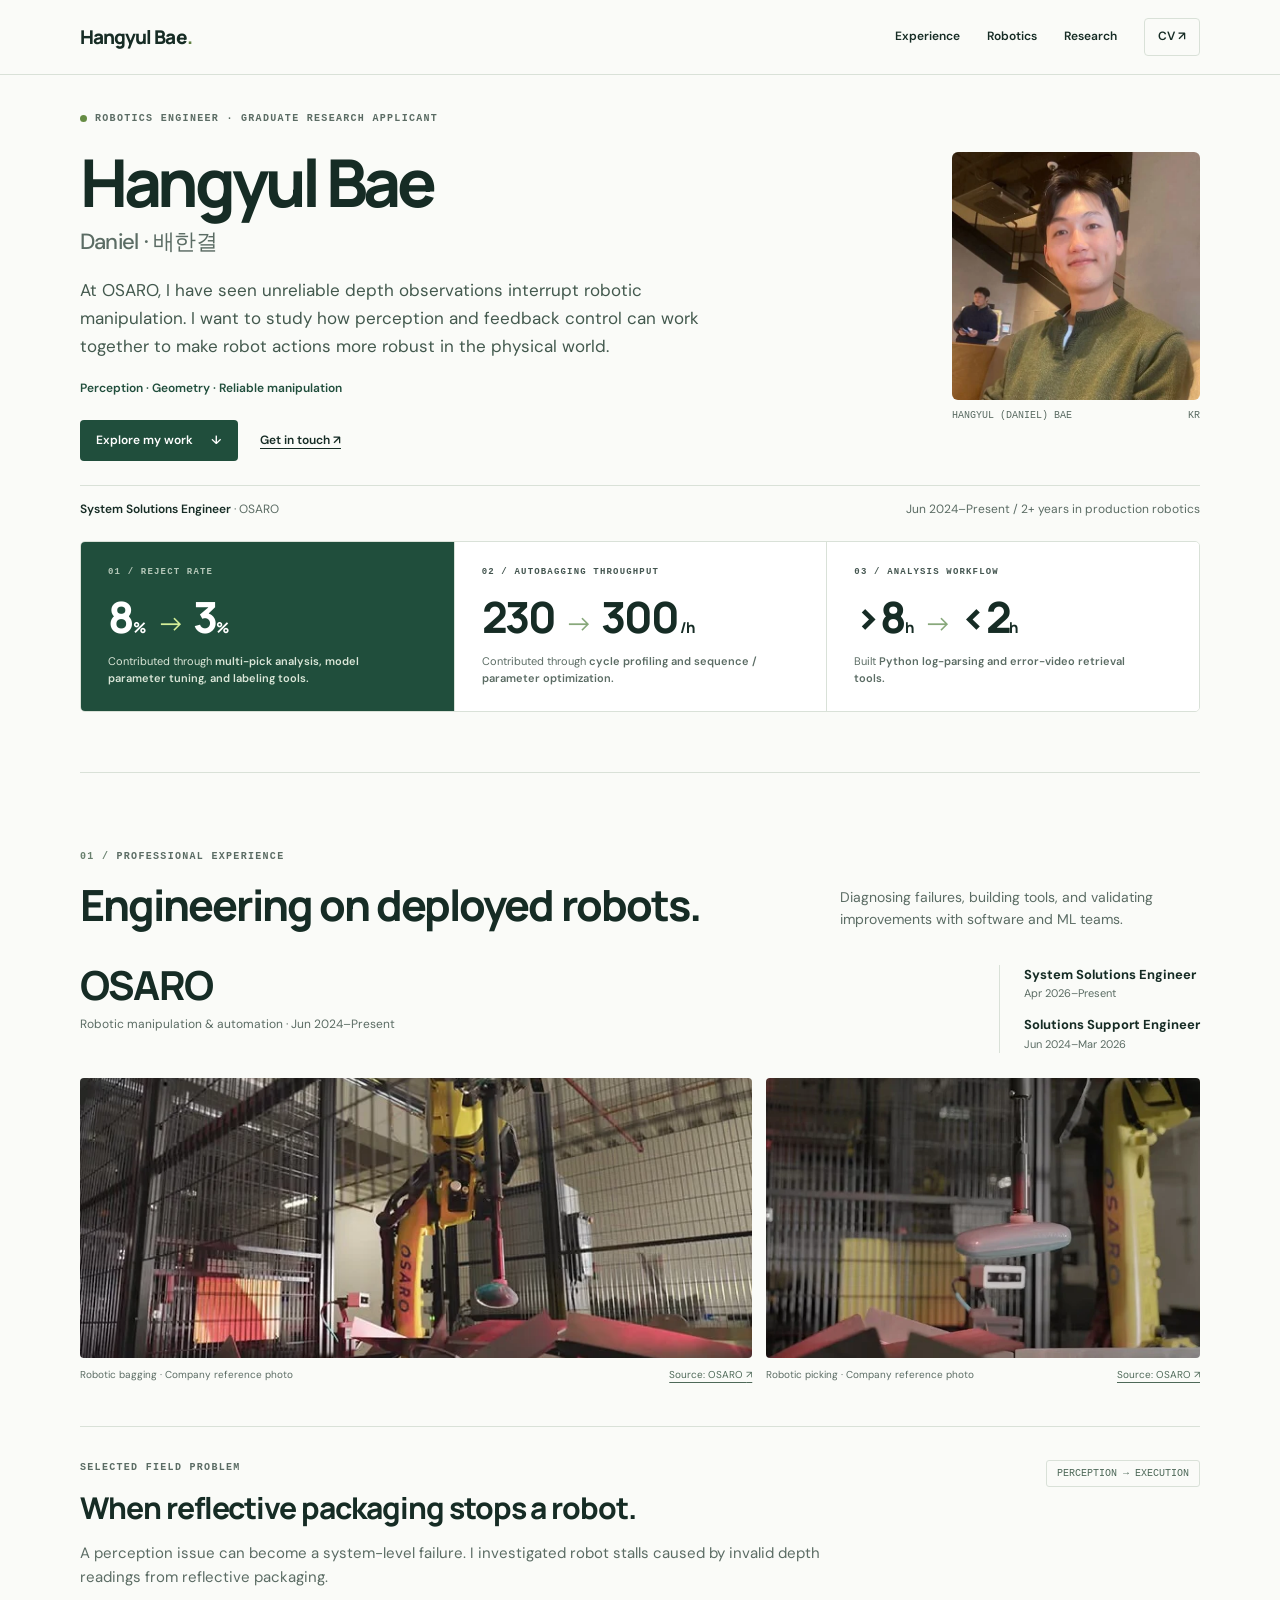
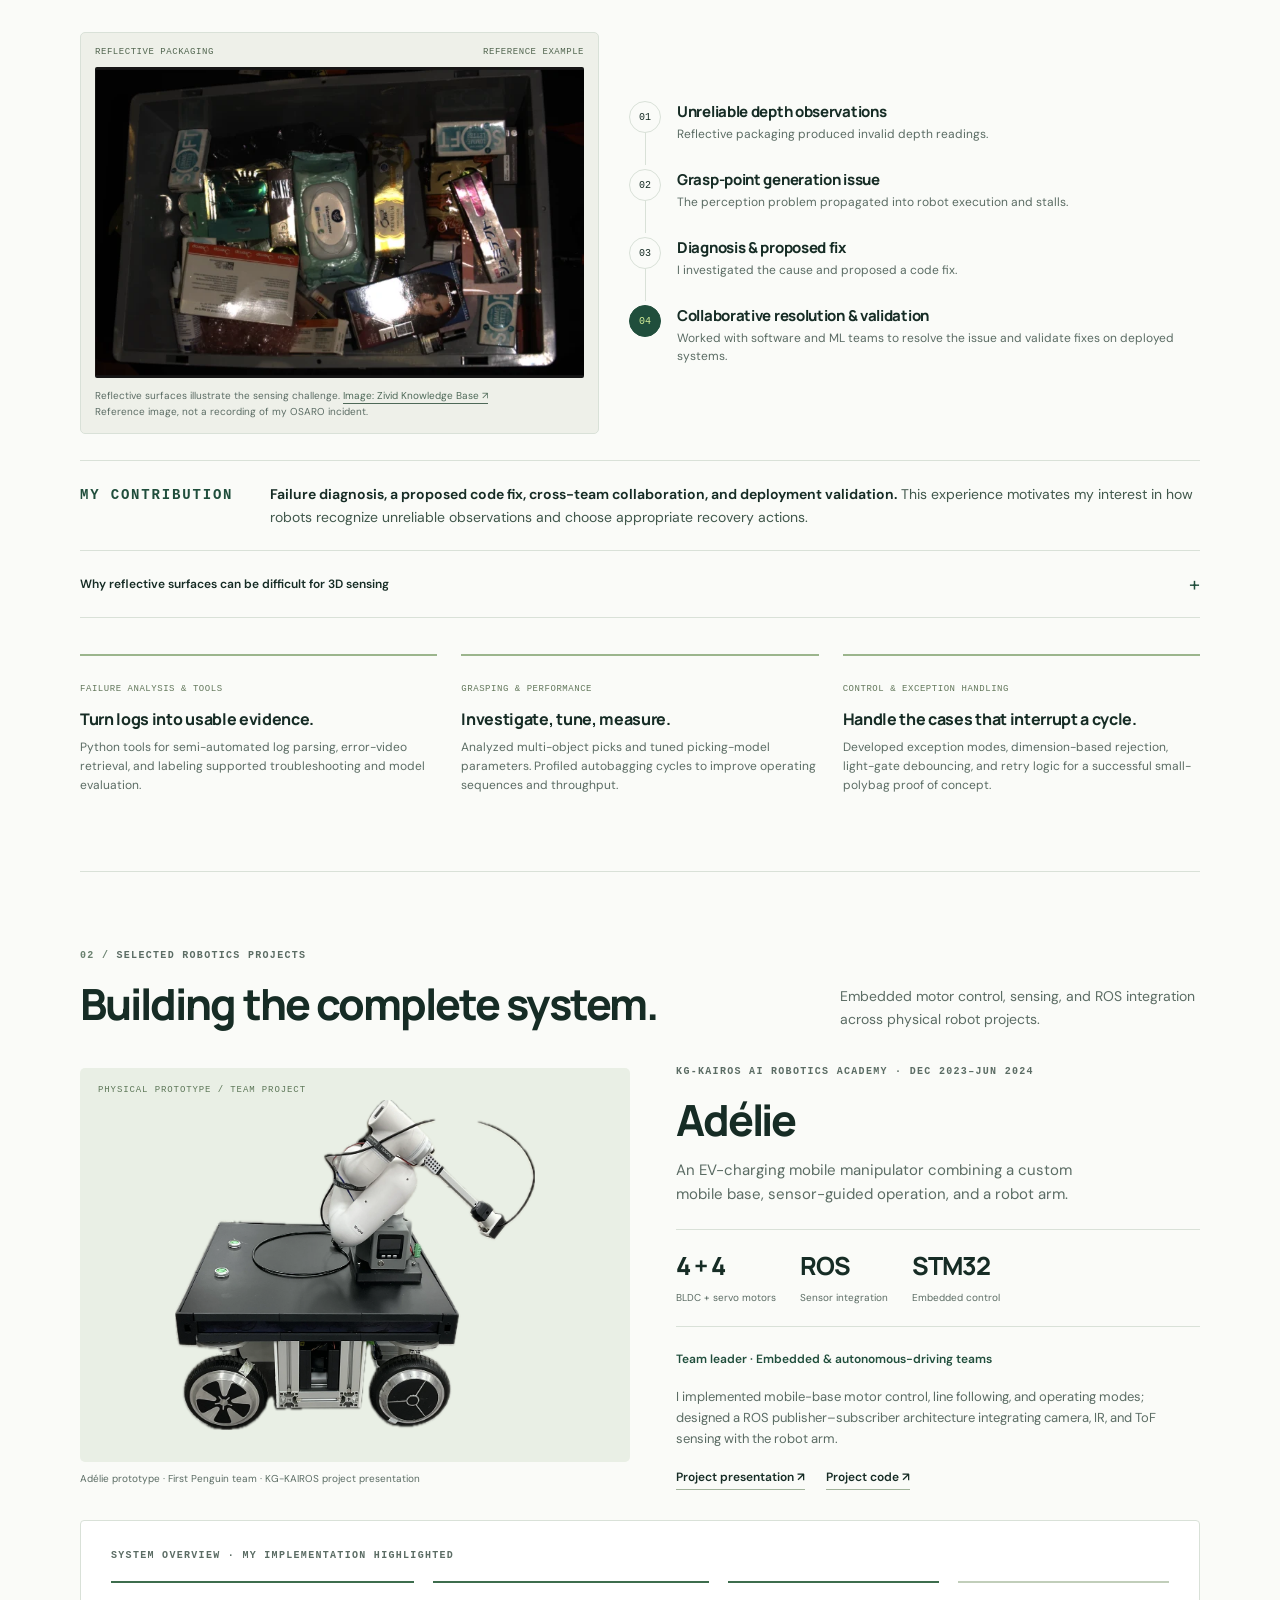
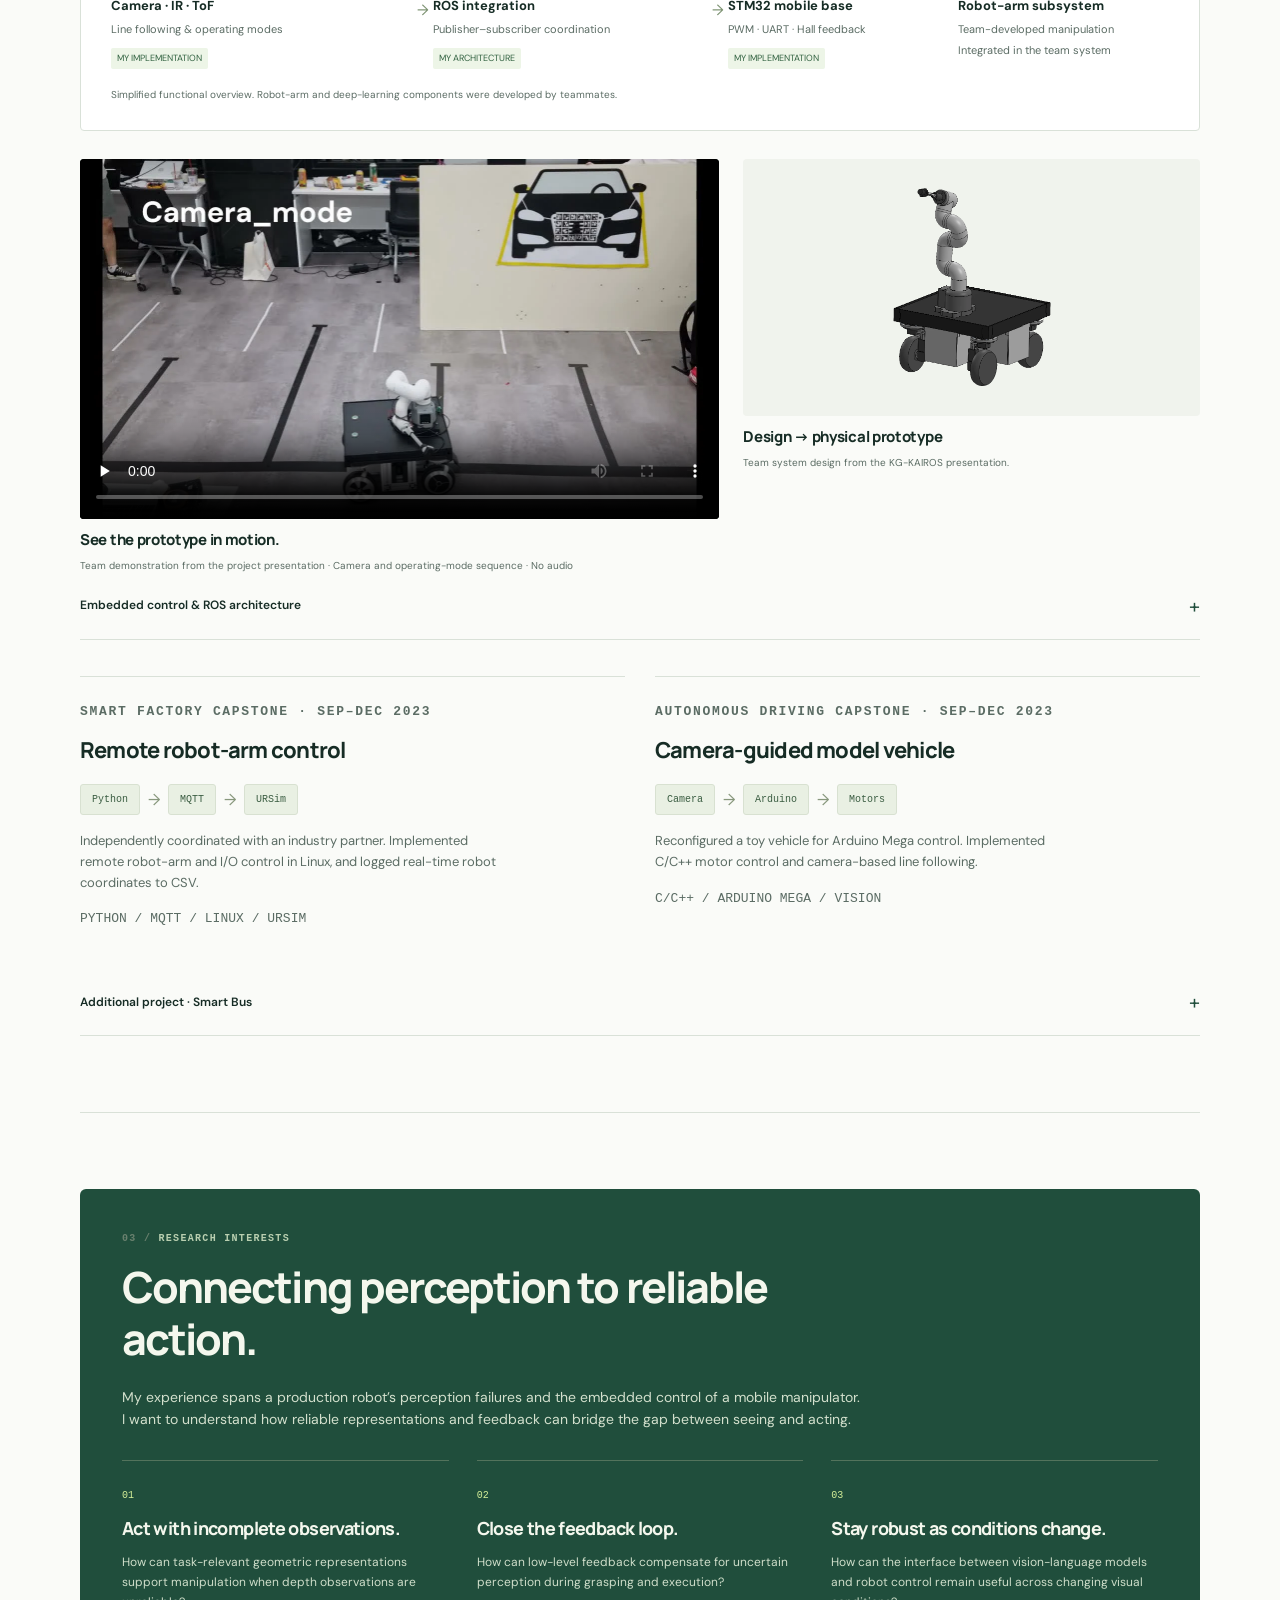
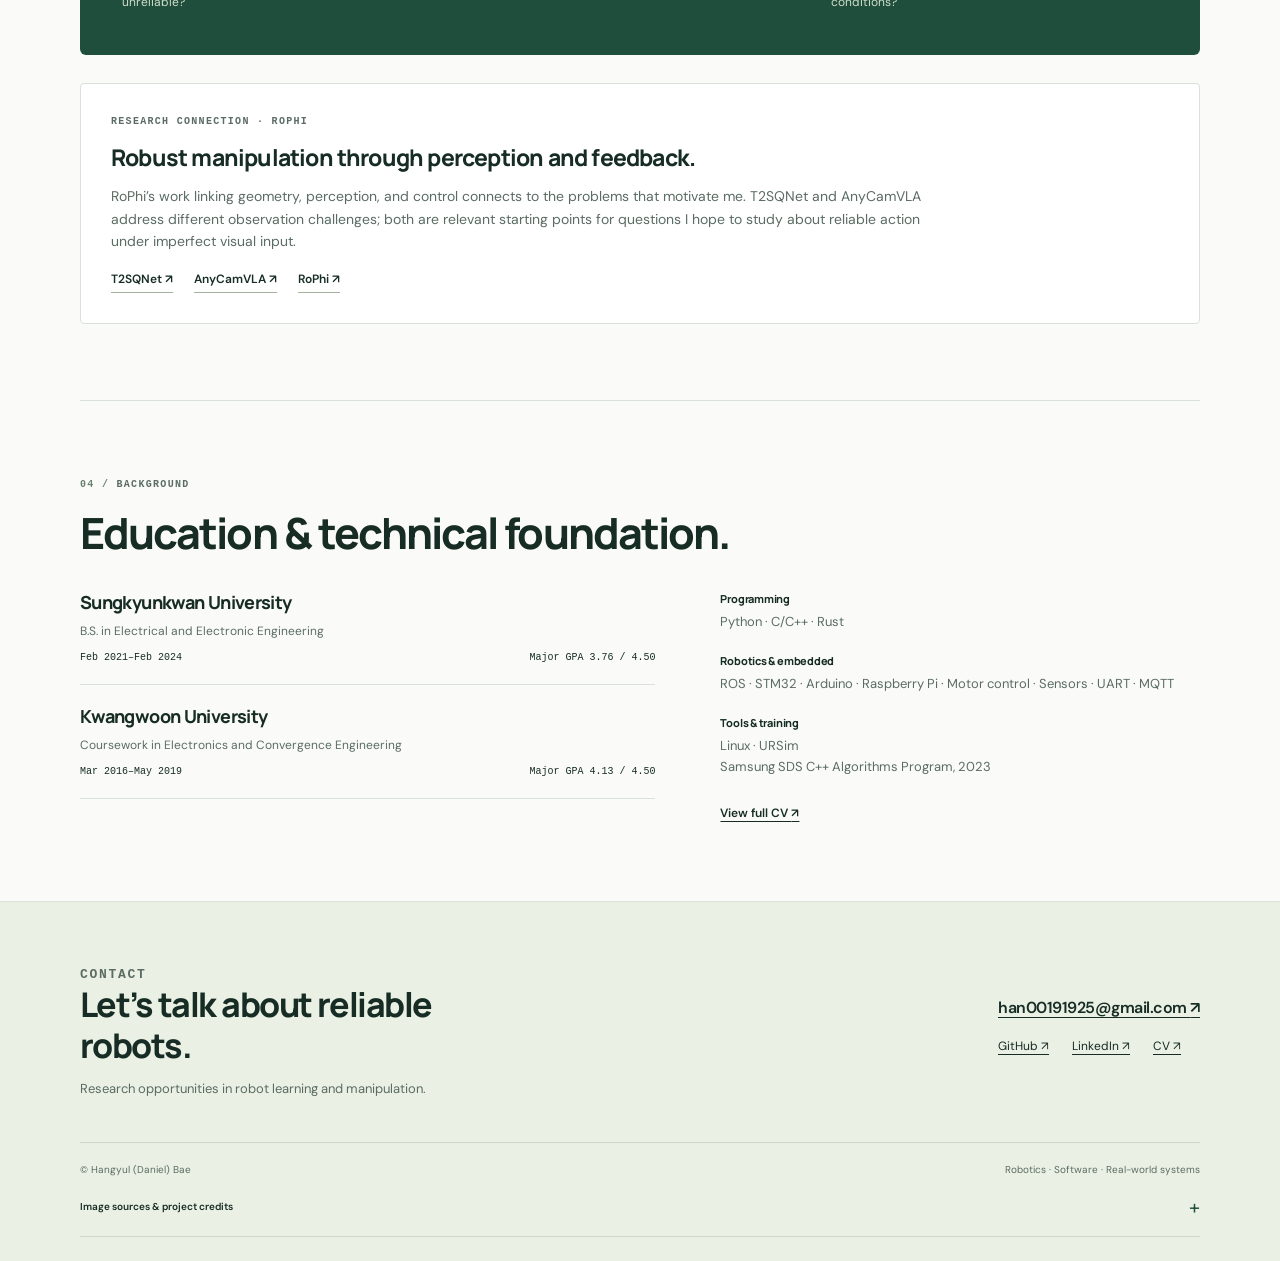
==== rophi/index.html @ 6e96961e "Present robotics experience visually with tailored SRL and RoPhi portfolios" ====
<!doctype html>
<html lang="en">
<head><meta charset="utf-8"><meta name="viewport" content="width=device-width, initial-scale=1">
<title>Hangyul (Daniel) Bae | Robotics &amp; Robot Learning</title>
<meta name="description" content="Robotics engineer at OSARO with experience in deployed manipulation, failure analysis, and embedded robotics. Research interests: Perception · Geometry · Reliable manipulation.">
<meta name="robots" content="noindex, nofollow"><link rel="canonical" href="https://daniel-bhg.github.io/rophi/">
<meta property="og:type" content="website"><meta property="og:title" content="Hangyul (Daniel) Bae — Robotics &amp; Robot Learning"><meta property="og:description" content="Production robotics experience. Measured engineering contributions. Research interests in reliable robot learning."><meta property="og:image" content="https://daniel-bhg.github.io/assets/portrait.webp"><meta property="og:url" content="https://daniel-bhg.github.io/rophi/">
<link rel="icon" href="../assets/favicon.svg" type="image/svg+xml"><link rel="stylesheet" href="../assets/style.css"><script defer src="../assets/main.js"></script></head>
<body><a class="skip" href="#main">Skip to content</a>
<header class="site-header"><nav class="wrap nav" aria-label="Main navigation"><a class="brand" href="#top">Hangyul Bae<span>.</span></a><div class="nav-links"><a href="#experience">Experience</a><a href="#projects">Robotics</a><a class="nav-research" href="#research">Research</a><a class="nav-cv" href="https://docs.google.com/document/d/1Lsef22eMFOwnUH5nZ8FyAiufPJwDx0nM/edit" target="_blank" rel="noopener noreferrer">CV <span aria-hidden="true">↗</span></a></div></nav></header>
<main id="main"><div class="wrap" id="top"><section class="hero" aria-labelledby="name"><div class="hero-main"><p class="kicker"><span class="status-dot" aria-hidden="true"></span>Robotics engineer · Graduate research applicant</p><h1 id="name">Hangyul Bae</h1><p class="name-note">Daniel · 배한결</p><p class="hero-intro">At OSARO, I have seen unreliable depth observations interrupt robotic manipulation. I want to study how perception and feedback control can work together to make robot actions more robust in the physical world.</p><p class="focus-line">Perception · Geometry · Reliable manipulation</p><div class="hero-actions"><a class="button" href="#experience">Explore my work <span aria-hidden="true">↓</span></a><a href="mailto:han00191925@gmail.com">Get in touch <span aria-hidden="true">↗</span></a></div></div><figure class="profile"><img class="profile-photo" src="../assets/portrait.webp" alt="Portrait of Hangyul (Daniel) Bae" width="512" height="512" fetchpriority="high"><figcaption><span>HANGYUL (DANIEL) BAE</span><span>KR</span></figcaption></figure></section>
<div class="hero-subline"><span><strong>System Solutions Engineer</strong> · OSARO</span><span>Jun 2024–Present <span aria-hidden="true">/</span> 2+ years in production robotics</span></div>
<section class="metrics" aria-label="Selected engineering contributions at OSARO"><article class="metric"><p class="kicker">01 / Reject rate</p><div class="metric-value" aria-label="Reject rate: eight percent to three percent">8<span class="unit">%</span> <span class="arrow" aria-hidden="true">→</span> 3<span class="unit">%</span></div><p>Contributed through <strong>multi-pick analysis, model parameter tuning, and labeling tools.</strong></p></article><article class="metric"><p class="kicker">02 / Autobagging throughput</p><div class="metric-value" aria-label="Throughput: 230 to 300 units per hour">230 <span class="arrow" aria-hidden="true">→</span> 300<span class="unit"> /h</span></div><p>Contributed through <strong>cycle profiling and sequence / parameter optimization.</strong></p></article><article class="metric"><p class="kicker">03 / Analysis workflow</p><div class="metric-value" aria-label="Analysis time: over eight hours to under two hours">&gt;8<span class="unit">h</span> <span class="arrow" aria-hidden="true">→</span> &lt;2<span class="unit">h</span></div><p>Built <strong>Python log-parsing and error-video retrieval tools.</strong></p></article></section>

<section class="section" id="experience"><div class="section-head"><div><p class="kicker"><span class="section-num">01 /</span> Professional experience</p><h2>Engineering on deployed robots.</h2></div><p>Diagnosing failures, building tools, and validating improvements with software and ML teams.</p></div>
<div class="company-top"><div><h3 class="company-name">OSARO</h3><p class="company-meta">Robotic manipulation &amp; automation · Jun 2024–Present</p></div><div class="roles"><p><strong>System Solutions Engineer</strong><span>Apr 2026–Present</span></p><p><strong>Solutions Support Engineer</strong><span>Jun 2024–Mar 2026</span></p></div></div>
<div class="company-photos"><figure><img src="../assets/osaro-zenni-bagging.webp" alt="OSARO robotic bagging system in a production cell at Zenni Optical" width="720" height="404" loading="lazy"><figcaption class="caption"><span>Robotic bagging · Company reference photo</span><a href="https://www.osaro.com/blog/how-do-robotic-bagging-systems-work" target="_blank" rel="noopener noreferrer">Source: OSARO <span aria-hidden="true">↗</span></a></figcaption></figure><figure><img src="../assets/osaro-zenni-picking.webp" alt="Close-up of an OSARO robot using suction to pick an item" width="720" height="407" loading="lazy"><figcaption class="caption"><span>Robotic picking · Company reference photo</span><a href="https://www.osaro.com/blog/what-to-look-for-in-flexible-robotic-picking-systems" target="_blank" rel="noopener noreferrer">Source: OSARO <span aria-hidden="true">↗</span></a></figcaption></figure></div>

<article class="case"><div class="case-title"><div><p class="kicker">Selected field problem</p><h3>When reflective packaging stops a robot.</h3><p class="case-intro">A perception issue can become a system-level failure. I investigated robot stalls caused by invalid depth readings from reflective packaging.</p></div><span class="case-tag">PERCEPTION → EXECUTION</span></div>
<div class="failure-layout"><figure class="reference-photo"><div class="reference-label"><span>REFLECTIVE PACKAGING</span><span>REFERENCE EXAMPLE</span></div><img src="../assets/zivid-reflective-packaging.webp" alt="Manufacturer reference showing glossy and reflective packages in a picking tote" width="709" height="452" loading="lazy"><figcaption class="caption">Reflective surfaces illustrate the sensing challenge. <a href="https://support.zivid.com/en/latest/camera/academy/applications/piece-picking/application-requirements.html" target="_blank" rel="noopener noreferrer">Image: Zivid Knowledge Base <span aria-hidden="true">↗</span></a><br>Reference image, not a recording of my OSARO incident.</figcaption></figure>
<div class="flow" aria-label="Failure mechanism and engineering response"><div class="flow-step"><span class="flow-n">01</span><div><h4>Unreliable depth observations</h4><p>Reflective packaging produced invalid depth readings.</p></div></div><div class="flow-step"><span class="flow-n">02</span><div><h4>Grasp-point generation issue</h4><p>The perception problem propagated into robot execution and stalls.</p></div></div><div class="flow-step"><span class="flow-n">03</span><div><h4>Diagnosis &amp; proposed fix</h4><p>I investigated the cause and proposed a code fix.</p></div></div><div class="flow-step"><span class="flow-n">04</span><div><h4>Collaborative resolution &amp; validation</h4><p>Worked with software and ML teams to resolve the issue and validate fixes on deployed systems.</p></div></div></div></div>
<div class="contribution"><p class="kicker">My contribution</p><p><strong>Failure diagnosis, a proposed code fix, cross-team collaboration, and deployment validation.</strong> This experience motivates my interest in how robots recognize unreliable observations and choose appropriate recovery actions.</p></div>
<details><summary>Why reflective surfaces can be difficult for 3D sensing</summary><div class="detail-body"><p>Reflections and bright spots can create incomplete or distorted 3D observations. This manufacturer example illustrates one sensing failure mechanism; it is not diagnostic data from the incident described above.</p><figure class="depth-reference"><img src="../assets/zivid-blooming-missing-depth.webp" alt="Zivid reference demonstration with a bright scene above and a point cloud containing missing depth data below" width="371" height="458" loading="lazy"><figcaption><h4>Missing observations, visible in the point cloud.</h4><p>The lower panel has a missing-data region in a separate manufacturer demonstration of blooming.</p><p class="caption"><a href="https://support.zivid.com/en/2026.09/camera/support/how-to-deal-with-blooming-bright-spots-in-the-point-cloud.html" target="_blank" rel="noopener noreferrer">Reference image and explanation: Zivid Knowledge Base <span aria-hidden="true">↗</span></a></p></figcaption></figure></div></details>
</article>
<div class="work-strip"><article><span class="small-label">Failure analysis &amp; tools</span><h4>Turn logs into usable evidence.</h4><p>Python tools for semi-automated log parsing, error-video retrieval, and labeling supported troubleshooting and model evaluation.</p></article><article><span class="small-label">Grasping &amp; performance</span><h4>Investigate, tune, measure.</h4><p>Analyzed multi-object picks and tuned picking-model parameters. Profiled autobagging cycles to improve operating sequences and throughput.</p></article><article><span class="small-label">Control &amp; exception handling</span><h4>Handle the cases that interrupt a cycle.</h4><p>Developed exception modes, dimension-based rejection, light-gate debouncing, and retry logic for a successful small-polybag proof of concept.</p></article></div></section>

<section class="section" id="projects"><div class="section-head"><div><p class="kicker"><span class="section-num">02 /</span> Selected robotics projects</p><h2>Building the complete system.</h2></div><p>Embedded motor control, sensing, and ROS integration across physical robot projects.</p></div>
<article><div class="project-hero"><figure><div class="project-image"><span class="image-corner">PHYSICAL PROTOTYPE / TEAM PROJECT</span><img src="../assets/adelie-robot.webp" alt="Adélie mobile robot prototype with a four-wheel mobile base and a robot arm for an EV-charging project" width="986" height="905" loading="lazy"></div><figcaption class="caption">Adélie prototype · First Penguin team · KG-KAIROS project presentation</figcaption></figure><div class="project-info"><p class="kicker">KG-KAIROS AI Robotics Academy · Dec 2023–Jun 2024</p><h3>Adélie</h3><p class="project-deck">An EV-charging mobile manipulator combining a custom mobile base, sensor-guided operation, and a robot arm.</p><div class="project-facts"><div><strong>4 + 4</strong><span>BLDC + servo motors</span></div><div><strong>ROS</strong><span>Sensor integration</span></div><div><strong>STM32</strong><span>Embedded control</span></div></div><p class="role-label">Team leader · Embedded &amp; autonomous-driving teams</p><p class="role-copy">I implemented mobile-base motor control, line following, and operating modes; designed a ROS publisher–subscriber architecture integrating camera, IR, and ToF sensing with the robot arm.</p><div class="text-links"><a href="https://docs.google.com/presentation/d/1Fp82x6R9tXRKJ5_VaKNEOsnwjA10qX60/edit" target="_blank" rel="noopener noreferrer">Project presentation <span aria-hidden="true">↗</span></a><a href="https://github.com/Daniel-BHG/KG-Kairos_1st" target="_blank" rel="noopener noreferrer">Project code <span aria-hidden="true">↗</span></a></div></div></div>
<div class="robot-system"><p class="kicker">System overview · My implementation highlighted</p><div class="system-row"><div class="system-node mine"><strong>Camera · IR · ToF</strong><span>Line following &amp; operating modes</span><span class="owned">MY IMPLEMENTATION</span></div><div class="system-node mine"><strong>ROS integration</strong><span>Publisher–subscriber coordination</span><span class="owned">MY ARCHITECTURE</span></div><div class="system-outputs"><div class="system-node mine"><strong>STM32 mobile base</strong><span>PWM · UART · Hall feedback</span><span class="owned">MY IMPLEMENTATION</span></div><div class="system-node"><strong>Robot-arm subsystem</strong><span>Team-developed manipulation</span><span>Integrated in the team system</span></div></div></div><p class="system-note">Simplified functional overview. Robot-arm and deep-learning components were developed by teammates.</p></div>
<div class="project-media"><figure><div class="video-shell"><video controls playsinline preload="none" poster="../assets/adelie-demo-poster.webp" aria-label="Adélie team demonstration of sensor-guided driving and operating modes"><source src="../assets/adelie-demo.mp4" type="video/mp4">Your browser does not support embedded video. <a href="../assets/adelie-demo.mp4">Open the project demonstration</a>.</video></div><h4>See the prototype in motion.</h4><figcaption class="caption">Team demonstration from the project presentation · Camera and operating-mode sequence · No audio</figcaption></figure><figure><div class="media-side"><img src="../assets/adelie-design.webp" alt="CAD design of the Adélie mobile manipulator" width="620" height="777" loading="lazy"></div><h4>Design → physical prototype</h4><figcaption class="caption">Team system design from the KG-KAIROS presentation.</figcaption></figure></div>
<details><summary>Embedded control &amp; ROS architecture</summary><div class="detail-body"><p><strong>Motor control:</strong> Four BLDC and four servo motors, using PWM, UART interrupts, Hall-sensor feedback, and proportional speed control for mobile-base maneuvers.</p><p><strong>Operating sequence:</strong> Camera → IR → zero-turn → ToF → robot-arm mode. The architecture coordinates separate operating modes.</p><figure class="architecture"><img src="../assets/adelie-ros.webp" alt="Original ROS architecture diagram from the Adélie project presentation, with the autonomous-driving components shown in blue" width="2110" height="1028" loading="lazy"><figcaption class="caption">Original team architecture diagram · Korean annotations retained from the project presentation.</figcaption></figure></div></details></article>
<div class="other-projects"><article class="other-project"><p class="kicker">Smart Factory Capstone · Sep–Dec 2023</p><h3>Remote robot-arm control</h3><div class="mini-flow" aria-label="System overview: Python commands through MQTT to URSim"><span>Python</span><i aria-hidden="true">→</i><span>MQTT</span><i aria-hidden="true">→</i><span>URSim</span></div><p>Independently coordinated with an industry partner. Implemented remote robot-arm and I/O control in Linux, and logged real-time robot coordinates to CSV.</p><p class="tech-line">PYTHON / MQTT / LINUX / URSIM</p></article><article class="other-project"><p class="kicker">Autonomous Driving Capstone · Sep–Dec 2023</p><h3>Camera-guided model vehicle</h3><div class="mini-flow" aria-label="System overview: camera input through Arduino to motor control"><span>Camera</span><i aria-hidden="true">→</i><span>Arduino</span><i aria-hidden="true">→</i><span>Motors</span></div><p>Reconfigured a toy vehicle for Arduino Mega control. Implemented C/C++ motor control and camera-based line following.</p><p class="tech-line">C/C++ / ARDUINO MEGA / VISION</p></article></div>
<details><summary>Additional project · Smart Bus</summary><div class="detail-body">Engineering Design Project · Mar–Jun 2023. Used a Raspberry Pi for face recognition and boarding records, and implemented automated email fare notifications.</div></details></section>

<section class="section" id="research"><div class="research"><p class="kicker"><span class="section-num">03 /</span> Research interests</p><h2>Connecting perception to reliable action.</h2><p class="research-intro">My experience spans a production robot’s perception failures and the embedded control of a mobile manipulator. I want to understand how reliable representations and feedback can bridge the gap between seeing and acting.</p><div class="research-questions"><article><span class="question-n">01</span><h3>Act with incomplete observations.</h3><p>How can task-relevant geometric representations support manipulation when depth observations are unreliable?</p></article><article><span class="question-n">02</span><h3>Close the feedback loop.</h3><p>How can low-level feedback compensate for uncertain perception during grasping and execution?</p></article><article><span class="question-n">03</span><h3>Stay robust as conditions change.</h3><p>How can the interface between vision-language models and robot control remain useful across changing visual conditions?</p></article></div></div><div class="fit"><p class="kicker">Research connection · RoPhi</p><h3>Robust manipulation through perception and feedback.</h3><p>RoPhi’s work linking geometry, perception, and control connects to the problems that motivate me. T2SQNet and AnyCamVLA address different observation challenges; both are relevant starting points for questions I hope to study about reliable action under imperfect visual input.</p><div class="text-links"><a href="https://t2sqnet.github.io/" target="_blank" rel="noopener noreferrer">T2SQNet <span aria-hidden="true">↗</span></a><a href="https://heo0224.github.io/AnyCamVLA/" target="_blank" rel="noopener noreferrer">AnyCamVLA <span aria-hidden="true">↗</span></a><a href="https://rophi-lab.github.io/research.html" target="_blank" rel="noopener noreferrer">RoPhi <span aria-hidden="true">↗</span></a></div></div></section>

<section class="section" id="education"><div class="section-head"><div><p class="kicker"><span class="section-num">04 /</span> Background</p><h2>Education &amp; technical foundation.</h2></div></div><div class="background-grid"><div><article class="education-item"><h3>Sungkyunkwan University</h3><p>B.S. in Electrical and Electronic Engineering</p><div class="school-meta"><span>Feb 2021–Feb 2024</span><span>Major GPA 3.76 / 4.50</span></div></article><article class="education-item"><h3>Kwangwoon University</h3><p>Coursework in Electronics and Convergence Engineering</p><div class="school-meta"><span>Mar 2016–May 2019</span><span>Major GPA 4.13 / 4.50</span></div></article></div><div><div class="skill-group"><h4>Programming</h4><p>Python · C/C++ · Rust</p></div><div class="skill-group"><h4>Robotics &amp; embedded</h4><p>ROS · STM32 · Arduino · Raspberry Pi · Motor control · Sensors · UART · MQTT</p></div><div class="skill-group"><h4>Tools &amp; training</h4><p>Linux · URSim<br>Samsung SDS C++ Algorithms Program, 2023</p></div><a class="text-link" style="font-size:12px;font-weight:600" href="https://docs.google.com/document/d/1Lsef22eMFOwnUH5nZ8FyAiufPJwDx0nM/edit" target="_blank" rel="noopener noreferrer">View full CV <span aria-hidden="true">↗</span></a></div></div></section></div></main>

<footer class="contact-section" id="contact"><div class="wrap"><div class="contact-row"><div><p class="kicker">Contact</p><h2>Let’s talk about reliable robots.</h2><p>Research opportunities in robot learning and manipulation.</p></div><div class="contact-info"><a class="contact-email" href="mailto:han00191925@gmail.com">han00191925@gmail.com <span aria-hidden="true">↗</span></a><div class="contact-links"><a href="https://github.com/Daniel-BHG" target="_blank" rel="noopener noreferrer">GitHub <span aria-hidden="true">↗</span></a><a href="https://www.linkedin.com/in/daniel-bae-68aa1a230/" target="_blank" rel="noopener noreferrer">LinkedIn <span aria-hidden="true">↗</span></a><a href="https://docs.google.com/document/d/1Lsef22eMFOwnUH5nZ8FyAiufPJwDx0nM/edit" target="_blank" rel="noopener noreferrer">CV <span aria-hidden="true">↗</span></a></div></div></div><div class="footer"><span>© Hangyul (Daniel) Bae</span><span>Robotics · Software · Real-world systems</span></div><details><summary class="credits-summary">Image sources &amp; project credits</summary><div class="credits-body"><ul><li>Profile photograph supplied by Hangyul Bae.</li><li>OSARO company reference photographs: <a href="https://www.osaro.com/blog/how-do-robotic-bagging-systems-work" target="_blank" rel="noopener noreferrer">robotic bagging</a> and <a href="https://www.osaro.com/blog/what-to-look-for-in-flexible-robotic-picking-systems" target="_blank" rel="noopener noreferrer">robotic picking</a>. These illustrate the company’s systems and are not presented as photographs of my specific deployment.</li><li>Reflective-packaging and missing-depth reference images: <a href="https://support.zivid.com/en/latest/camera/academy/applications/piece-picking/application-requirements.html" target="_blank" rel="noopener noreferrer">Zivid Knowledge Base</a> and <a href="https://support.zivid.com/en/2026.09/camera/support/how-to-deal-with-blooming-bright-spots-in-the-point-cloud.html" target="_blank" rel="noopener noreferrer">blooming demonstration</a>. © Zivid AS. Separate manufacturer examples, not incident data.</li><li>Adélie prototype, CAD, ROS diagram, and team video: First Penguin / KG-KAIROS <a href="https://docs.google.com/presentation/d/1Fp82x6R9tXRKJ5_VaKNEOsnwjA10qX60/edit" target="_blank" rel="noopener noreferrer">project presentation</a>. Team components and personal contributions are identified separately.</li></ul></div></details></div></footer></body></html>
---- assets/style.css ----
@import url('https://fonts.googleapis.com/css2?family=DM+Sans:wght@400;450;500;550;600;650;700&family=Manrope:wght@400;500;600;650;700;750;800&display=swap');
:root{--paper:#fafbf8;--white:#fff;--ink:#162c25;--muted:#5b6c64;--green:#204e3c;--lime:#d4ee98;--line:#d9e1d8;--soft:#edf2e9;--mono:ui-monospace,SFMono-Regular,Consolas,monospace;--title:'Manrope',Arial,sans-serif}
*{box-sizing:border-box}html{scroll-behavior:smooth;scroll-padding-top:100px}body{margin:0;background:var(--paper);color:var(--ink);font-family:'DM Sans',Arial,sans-serif;font-size:16px;line-height:1.6}a{color:inherit;text-underline-offset:4px}button,summary,a{-webkit-tap-highlight-color:transparent}a:focus-visible,button:focus-visible,summary:focus-visible{outline:3px solid #6e963e;outline-offset:5px}img{max-width:100%;display:block}button{font:inherit}figure{margin:0}p{margin:0 0 18px}h1,h2,h3,h4{font-family:var(--title);line-height:1.2;margin:0;font-weight:750}h2{font-size:clamp(30px,3.7vw,43px);letter-spacing:-.045em}h3{font-size:23px;letter-spacing:-.035em}h4{font-size:17px;letter-spacing:-.02em}.wrap{max-width:1120px;width:calc(100% - 80px);margin:auto}.kicker{font:600 10px/1.5 var(--mono);text-transform:uppercase;letter-spacing:.13em;color:var(--muted);margin:0 0 15px}.section{padding:76px 0;border-top:1px solid var(--line)}.section-head{display:flex;justify-content:space-between;gap:36px;align-items:end;margin-bottom:34px}.section-head>p{color:var(--muted);max-width:360px;font-size:14px;margin:0}.section-num{color:#69806e}.muted{color:var(--muted)}.skip{position:absolute;left:12px;top:-80px;background:white;padding:12px;z-index:100}.skip:focus{top:12px}
.site-header{position:sticky;top:0;background:rgba(250,251,248,.96);backdrop-filter:blur(12px);border-bottom:1px solid var(--line);z-index:20}.nav{height:74px;display:flex;align-items:center;justify-content:space-between;gap:24px}.brand{font:800 19px var(--title);letter-spacing:-.05em;text-decoration:none}.brand span{color:#608143}.nav-links{display:flex;align-items:center;gap:27px}.nav-links a{font-size:12px;font-weight:600;text-decoration:none}.nav-links a:hover{color:#538330}.nav-cv{border:1px solid var(--line);padding:8px 13px;border-radius:4px}.hero{padding:36px 0 24px;display:grid;grid-template-columns:minmax(0,1fr) 248px;gap:64px;align-items:center}.hero .kicker{display:flex;align-items:center;gap:8px;margin-bottom:20px}.status-dot{width:7px;height:7px;border-radius:50%;background:#658c43}.hero h1{font-size:clamp(42px,5.4vw,66px);letter-spacing:-.065em;line-height:1.1}.name-note{font-size:22px;font-weight:500;letter-spacing:-.035em;color:var(--muted);margin:5px 0 17px}.hero-intro{font-size:17px;line-height:1.65;max-width:670px;color:#43594e;margin:0}.focus-line{font-size:12px;color:var(--green);font-weight:600;margin:19px 0 0}.hero-actions{display:flex;gap:22px;margin-top:22px;align-items:center;font-size:12px;font-weight:600}.button{display:inline-flex;align-items:center;justify-content:center;gap:18px;padding:11px 16px;background:var(--green);color:white;border-radius:4px;text-decoration:none;border:0}.button:hover{background:#2f654f}.profile-photo{aspect-ratio:1;object-fit:cover;width:248px;height:auto;border-radius:6px}.profile figcaption{font:10px var(--mono);display:flex;justify-content:space-between;color:var(--muted);margin-top:10px}.hero-subline{border-top:1px solid var(--line);padding:14px 0 22px;display:flex;justify-content:space-between;gap:20px;font-size:12px;color:var(--muted)}.hero-subline strong{color:var(--ink);font-weight:600}
.metrics{display:grid;grid-template-columns:repeat(3,1fr);border:1px solid var(--line);border-radius:5px;overflow:hidden;margin:0 0 60px}.metric{padding:24px 27px;background:white}.metric+.metric{border-left:1px solid var(--line)}.metric:nth-child(1){background:var(--green);color:white}.metric .kicker{margin:0 0 12px;color:inherit;opacity:.8;font-size:9px}.metric-value{font:750 clamp(30px,3.5vw,43px)/1.15 var(--title);letter-spacing:-.055em;white-space:nowrap}.metric-value .arrow{font-weight:400;color:#88a87b;font-size:.65em;margin:0 4px}.metric:first-child .arrow{color:var(--lime)}.metric .unit{font-size:15px;letter-spacing:-.03em}.metric p{font-size:11px;line-height:1.55;margin:11px 0 0;max-width:280px;color:var(--muted)}.metric:first-child p{color:#dae6d8}.metric p strong{font-weight:600;color:inherit}
.company-top{display:grid;grid-template-columns:1fr auto;gap:30px;align-items:start;margin-bottom:25px}.company-name{font-size:40px;letter-spacing:-.045em;line-height:1;margin-bottom:10px}.company-meta{font-size:12px;color:var(--muted);margin:0}.roles{border-left:1px solid var(--line);padding-left:24px;font-size:12px}.roles p{margin:0 0 12px}.roles p:last-child{margin:0}.roles strong{display:block;font-size:13px;color:var(--ink)}.roles span{display:block;font-size:11px;color:var(--muted)}.company-photos{display:grid;grid-template-columns:1.55fr 1fr;gap:14px}.company-photos figure{min-width:0}.company-photos img{width:100%;height:280px;object-fit:cover;border-radius:4px}.caption{font-size:10px;line-height:1.55;color:var(--muted);margin-top:9px}.caption a{color:#4e6958}.company-photos .caption{display:flex;justify-content:space-between;gap:10px}.case{margin-top:43px;border-top:1px solid var(--line);padding-top:33px}.case-title{display:grid;grid-template-columns:1fr auto;gap:25px;align-items:start;margin-bottom:25px}.case-title h3{font-size:30px;max-width:670px}.case-tag{font:10px var(--mono);padding:7px 10px;border:1px solid var(--line);border-radius:3px;white-space:nowrap;color:#4d6858}.case-intro{max-width:760px;font-size:15px;color:var(--muted);margin-top:15px}.failure-layout{display:grid;grid-template-columns:1fr 1.1fr;gap:30px;align-items:stretch}.reference-photo{background:#eef0e9;padding:14px;border:1px solid var(--line);border-radius:5px}.reference-photo img{width:100%;height:auto;aspect-ratio:1.57;object-fit:cover;border-radius:2px}.reference-label{font:9px var(--mono);letter-spacing:.06em;color:#526650;margin-bottom:10px;display:flex;justify-content:space-between}.reference-photo .caption{margin:10px 0 0}.flow{display:flex;flex-direction:column;justify-content:center;gap:0}.flow-step{position:relative;display:grid;grid-template-columns:34px 1fr;gap:14px;padding:13px 0}.flow-step:not(:last-child):after{content:'';position:absolute;left:16px;top:44px;bottom:-9px;width:1px;background:var(--line)}.flow-n{height:32px;width:32px;display:flex;align-items:center;justify-content:center;border:1px solid var(--line);border-radius:50%;font:10px var(--mono);background:var(--paper);z-index:1}.flow-step:last-child .flow-n{background:var(--green);color:var(--lime);border-color:var(--green)}.flow-step h4{font-size:15px;margin-top:2px}.flow-step p{font-size:12px;color:var(--muted);margin:4px 0 0;line-height:1.5}.contribution{margin-top:26px;display:grid;grid-template-columns:170px 1fr;gap:20px;padding:22px 0;border-top:1px solid var(--line);border-bottom:1px solid var(--line)}.contribution .kicker{margin:2px 0 0;color:var(--green)}.contribution p{margin:0;font-size:14px;color:#40574b}.contribution strong{font-weight:650;color:var(--ink)}details{border-bottom:1px solid var(--line)}summary{cursor:pointer;list-style:none;padding:17px 0;font-size:12px;font-weight:600;display:flex;gap:25px;align-items:center;justify-content:space-between}summary::-webkit-details-marker{display:none}summary:after{content:'+';font-size:20px;color:var(--green);font-weight:400}details[open]>summary:after{content:'−'}.detail-body{padding:5px 0 25px;color:var(--muted);font-size:13px;max-width:900px}.detail-body p:last-child{margin:0}.depth-reference{display:grid;grid-template-columns:200px 1fr;gap:25px;align-items:center;background:var(--soft);padding:20px;margin-top:17px}.depth-reference img{width:200px;max-height:260px;object-fit:contain}.depth-reference h4{margin-bottom:10px}.depth-reference p{font-size:12px}.work-strip{display:grid;grid-template-columns:repeat(3,1fr);gap:24px;margin-top:36px}.work-strip article{border-top:2px solid #9bb58d;padding-top:17px}.work-strip h4{margin:11px 0 9px;font-size:16px}.work-strip p{font-size:12px;color:var(--muted);margin:0}.small-label{font:9px var(--mono);color:#63785c;text-transform:uppercase;letter-spacing:.06em}
.project-hero{display:grid;grid-template-columns:1.05fr 1fr;gap:46px;align-items:center}.project-image{position:relative;background:#e9efe5;border-radius:5px;padding:32px;min-height:390px;display:flex;align-items:center;justify-content:center}.project-image img{width:100%;height:330px;object-fit:contain}.image-corner{position:absolute;top:17px;left:18px;font:9px var(--mono);color:#5d7758;letter-spacing:.1em}.project-info h3{font-size:43px;letter-spacing:-.05em;margin:12px 0}.project-deck{color:var(--muted);font-size:15px;max-width:440px}.project-facts{display:flex;gap:24px;margin:23px 0;padding:18px 0;border-top:1px solid var(--line);border-bottom:1px solid var(--line)}.project-facts strong{font:750 25px var(--title);display:block;letter-spacing:-.04em}.project-facts span{font-size:10px;color:var(--muted)}.project-info .role-label{font-size:12px;font-weight:600;color:var(--green);margin-top:19px}.project-info .role-copy{font-size:13px;color:var(--muted)}.text-links{display:flex;gap:21px;flex-wrap:wrap;font-size:12px;font-weight:600}.text-links a{text-decoration:none;border-bottom:1px solid #a1b39a;padding-bottom:2px}.robot-system{margin-top:30px;padding:27px 30px;background:white;border:1px solid var(--line);border-radius:4px}.system-row{display:grid;grid-template-columns:1.1fr 1fr 1.6fr;gap:19px;margin-top:18px}.system-node{border-top:2px solid #c1ceba;padding-top:13px;position:relative}.system-node:not(:last-child):after{content:'→';position:absolute;right:-15px;top:15px;font-size:15px;color:#7c9271}.system-outputs{display:grid;grid-template-columns:1fr 1fr;gap:19px}.system-outputs .system-node:after{content:none}.system-node.mine{border-color:#3d6d4d}.system-node strong{font-size:13px;display:block}.system-node span{font-size:11px;color:var(--muted);display:block;margin-top:4px}.system-note{font-size:10px;color:var(--muted);margin-top:18px;margin-bottom:0}.owned{font-size:9px!important;display:inline-block!important;color:#336342!important;margin-top:10px!important;background:#edf5e7;padding:3px 6px;border-radius:2px}.project-media{display:grid;grid-template-columns:1.4fr 1fr;gap:24px;margin-top:28px;align-items:start}.video-shell{position:relative;background:#19271f;border-radius:4px;overflow:hidden;aspect-ratio:16/9}.video-shell video{width:100%;height:100%;display:block;object-fit:contain}.project-media h4{font-size:15px;margin:12px 0 0}.media-side{background:#f0f3ed;aspect-ratio:16/9;border-radius:4px;display:flex;justify-content:center;align-items:center;padding:20px}.media-side img{height:100%;max-height:198px;object-fit:contain}.architecture{padding:20px;background:white;border:1px solid var(--line);border-radius:4px;margin-top:10px}.architecture img{width:100%;height:auto}.other-projects{display:grid;grid-template-columns:1fr 1fr;gap:30px;margin-top:36px}.other-project{padding:25px 0;border-top:1px solid var(--line)}.other-project h3{font-size:22px;margin:11px 0}.other-project>p{font-size:13px;color:var(--muted);max-width:420px}.mini-flow{display:flex;gap:8px;align-items:center;margin:21px 0 16px}.mini-flow span{background:#e9f0e3;border:1px solid #d8e1d1;border-radius:3px;padding:9px 11px;font:10px var(--mono);color:#3b5d42}.mini-flow i{font-style:normal;color:#87977c}.tech-line{font:10px var(--mono);color:#607552}.research{background:var(--green);color:#f4f7ed;border-radius:6px;padding:42px}.research .kicker{color:#b9cfb0}.research h2{max-width:650px}.research-intro{max-width:740px;font-size:14px;color:#d3e0cd;margin:21px 0 30px}.research-questions{display:grid;grid-template-columns:repeat(3,1fr);gap:28px}.research-questions article{border-top:1px solid #53735c;padding-top:19px}.research-questions .question-n{font:10px var(--mono);color:var(--lime)}.research-questions h3{font-size:18px;margin:12px 0}.research-questions p{font-size:12px;color:#cfdeca;line-height:1.7;margin:0}.fit{margin-top:28px;padding:30px;border:1px solid var(--line);background:white;border-radius:4px}.fit h3{margin-bottom:14px}.fit>p:not(.kicker){font-size:14px;max-width:810px;color:var(--muted)}.background-grid{display:grid;grid-template-columns:1.2fr 1fr;gap:65px}.education-item{padding:21px 0;border-bottom:1px solid var(--line)}.education-item:first-child{padding-top:0}.education-item h3{font-size:18px}.education-item p{font-size:12px;color:var(--muted);margin:8px 0 0}.education-item .school-meta{display:flex;justify-content:space-between;gap:10px;font:10px var(--mono);margin-top:11px}.skill-group{margin-bottom:21px}.skill-group h4{font-size:11px;margin-bottom:7px}.skill-group p{font-size:13px;color:var(--muted);margin:0}.contact-section{background:#eaf0e3;border-top:1px solid var(--line);padding:50px 0 24px}.contact-row{display:flex;gap:40px;justify-content:space-between;align-items:center}.contact-row h2{font-size:34px;max-width:460px}.contact-row p{font-size:13px;color:var(--muted);margin:13px 0 0}.contact-email{font-size:16px;font-weight:600;letter-spacing:-.03em}.contact-links{display:flex;gap:23px;margin-top:17px;font-size:12px}.footer{display:flex;justify-content:space-between;gap:30px;border-top:1px solid #cdd9c6;margin-top:43px;padding-top:19px;font-size:10px;color:var(--muted)}.footer a{color:inherit}.credits-body{font-size:11px;line-height:1.8;padding-bottom:15px;max-width:800px}.credits-body ul{padding-left:18px;margin:0}.credits-summary{font-size:10px;padding:13px 0}.contact-section details{border-color:#cdd9c6}
@media(min-width:1600px){.hero{padding-top:65px;padding-bottom:52px}.hero h1{font-size:76px}}
@media(max-width:900px){.wrap{width:calc(100% - 48px)}.hero{gap:32px;grid-template-columns:1fr 210px}.profile-photo{width:210px}.hero h1{font-size:48px}.hero-intro{font-size:15px}.nav-links{gap:18px}.metric{padding:22px 20px}.metric-value{font-size:34px}.company-photos img{height:230px}.project-hero{gap:25px}.project-image{min-height:330px;padding:22px}.project-image img{height:290px}.project-info h3{font-size:36px}.system-row{gap:14px}.robot-system{padding:23px}.project-facts{gap:17px}.research{padding:32px}.research-questions{gap:20px}.background-grid{gap:35px}.failure-layout{gap:22px}.flow-step{padding:11px 0}.flow-step p{font-size:11px}.flow-step h4{font-size:14px}}
@media(max-width:650px){html{scroll-padding-top:90px}.wrap{width:calc(100% - 36px)}.nav{height:66px;gap:14px}.brand{font-size:17px}.nav-links{gap:15px}.nav-links a{font-size:10px}.nav-links .nav-research{display:none}.nav-cv{padding:6px 9px}.hero{position:relative;grid-template-columns:1fr 92px;gap:14px;align-items:start;padding:34px 0 25px}.hero-main{display:contents}.hero .kicker{grid-column:1;display:block;font-size:8px;letter-spacing:.06em;margin:0 0 14px;padding-right:0}.status-dot{display:none}.hero h1{grid-column:1;font-size:clamp(29px,9.2vw,36px);letter-spacing:-.065em;padding-right:0}.name-note{grid-column:1;font-size:16px;margin:0 0 7px}.profile{position:absolute;top:35px;right:0;width:90px}.profile-photo{width:90px;border-radius:4px}.profile figcaption{display:none}.hero-intro{grid-column:1/-1;font-size:14px;margin-top:6px;line-height:1.65}.focus-line{grid-column:1/-1;font-size:10px;margin:0}.hero-actions{grid-column:1/-1;margin-top:3px;gap:20px;font-size:11px}.button{padding:10px 14px}.hero-subline{display:block;font-size:10px;padding:12px 0 19px}.hero-subline>span{display:block}.hero-subline>span+span{margin-top:4px}.metrics{grid-template-columns:1fr;margin-bottom:38px}.metric{padding:17px 20px;display:grid;grid-template-columns:1fr 1fr;gap:4px 15px;align-items:center}.metric+.metric{border-left:0;border-top:1px solid var(--line)}.metric .kicker{grid-column:1;font-size:8px;margin:0}.metric-value{grid-column:1;font-size:31px;margin-top:4px}.metric p{grid-column:2;grid-row:1/3;font-size:10px;line-height:1.6;margin:0}.metric .unit{font-size:13px}.section{padding:45px 0}.section-head{display:block;margin-bottom:26px}.section-head>p{margin-top:16px;font-size:13px;max-width:100%}.kicker{font-size:9px;margin-bottom:11px}h2{font-size:31px}.company-top{grid-template-columns:1fr;gap:20px}.company-name{font-size:35px}.roles{display:grid;grid-template-columns:1fr 1fr;gap:14px;padding-left:14px}.roles p{margin:0}.roles strong{font-size:11px}.roles span{font-size:10px}.company-photos{gap:10px;grid-template-columns:1.25fr 1fr}.company-photos img{height:145px}.company-photos .caption{display:block;font-size:8px}.company-photos .caption>a{display:block}.case{margin-top:30px;padding-top:24px}.case-title{display:block;margin-bottom:20px}.case-title h3{font-size:26px}.case-tag{display:inline-block;margin-top:15px;font-size:8px}.case-intro{font-size:13px}.failure-layout{grid-template-columns:1fr;gap:15px}.reference-photo{padding:12px}.reference-label{font-size:8px}.flow-step h4{font-size:15px}.flow-step p{font-size:12px}.flow-step{padding:12px 0}.contribution{grid-template-columns:1fr;gap:12px;padding:20px 0;margin-top:18px}.contribution p{font-size:13px}.depth-reference{grid-template-columns:1fr;gap:15px;padding:15px}.depth-reference img{height:230px;margin:auto}.work-strip{grid-template-columns:1fr;gap:22px;margin-top:28px}.work-strip h4{margin:7px 0;font-size:17px}.work-strip p{font-size:13px}.project-hero{grid-template-columns:1fr;gap:24px}.project-image{min-height:0;padding:28px 25px 20px}.project-image img{height:295px}.project-info h3{font-size:39px}.project-deck{font-size:14px}.project-facts{justify-content:space-between}.project-facts strong{font-size:26px}.project-info .role-copy{font-size:13px}.robot-system{padding:21px;margin-top:25px}.system-row{grid-template-columns:1fr;gap:14px}.system-node{padding-top:12px;padding-bottom:6px}.system-node:not(:last-child):after{content:'↓';top:auto;bottom:-14px;right:6px}.system-node strong{font-size:13px}.system-node span{font-size:11px}.owned{margin-top:7px!important}.project-media{grid-template-columns:1fr;gap:24px}.media-side{aspect-ratio:1.7}.media-side img{max-height:190px}.other-projects{grid-template-columns:1fr;gap:0;margin-top:25px}.other-project{padding:24px 0 8px}.other-project h3{font-size:22px}.mini-flow{gap:7px}.mini-flow span{padding:9px;font-size:9px}.research{padding:27px 23px}.research h2{font-size:29px}.research-intro{font-size:13px;margin:20px 0 26px}.research-questions{grid-template-columns:1fr;gap:24px}.research-questions h3{font-size:19px;margin:10px 0}.research-questions p{font-size:13px}.fit{padding:23px}.fit h3{font-size:23px}.fit>p:not(.kicker){font-size:13px}.background-grid{grid-template-columns:1fr;gap:30px}.education-item h3{font-size:17px}.contact-row{display:block}.contact-row h2{font-size:31px}.contact-info{margin-top:27px}.contact-email{font-size:18px}.footer{margin-top:30px;font-size:9px;gap:20px}.contact-section{padding-top:35px}.credits-body{font-size:10px}.text-links{font-size:11px;gap:18px}}
@media(prefers-reduced-motion:reduce){html{scroll-behavior:auto}*{animation:none!important;transition:none!important}}
@media print{.site-header{position:static}.nav-links,.hero-actions,.contact-section details,video{display:none}.wrap{width:100%}.section{padding:25px 0}.hero{padding:20px 0}.metrics{margin-bottom:25px}.research{background:#eee;color:#111}.research p,.research .kicker,.research-questions p{color:#333}body{font-size:11px}a{text-decoration:none}.section,.case,.project-hero{break-inside:avoid}}
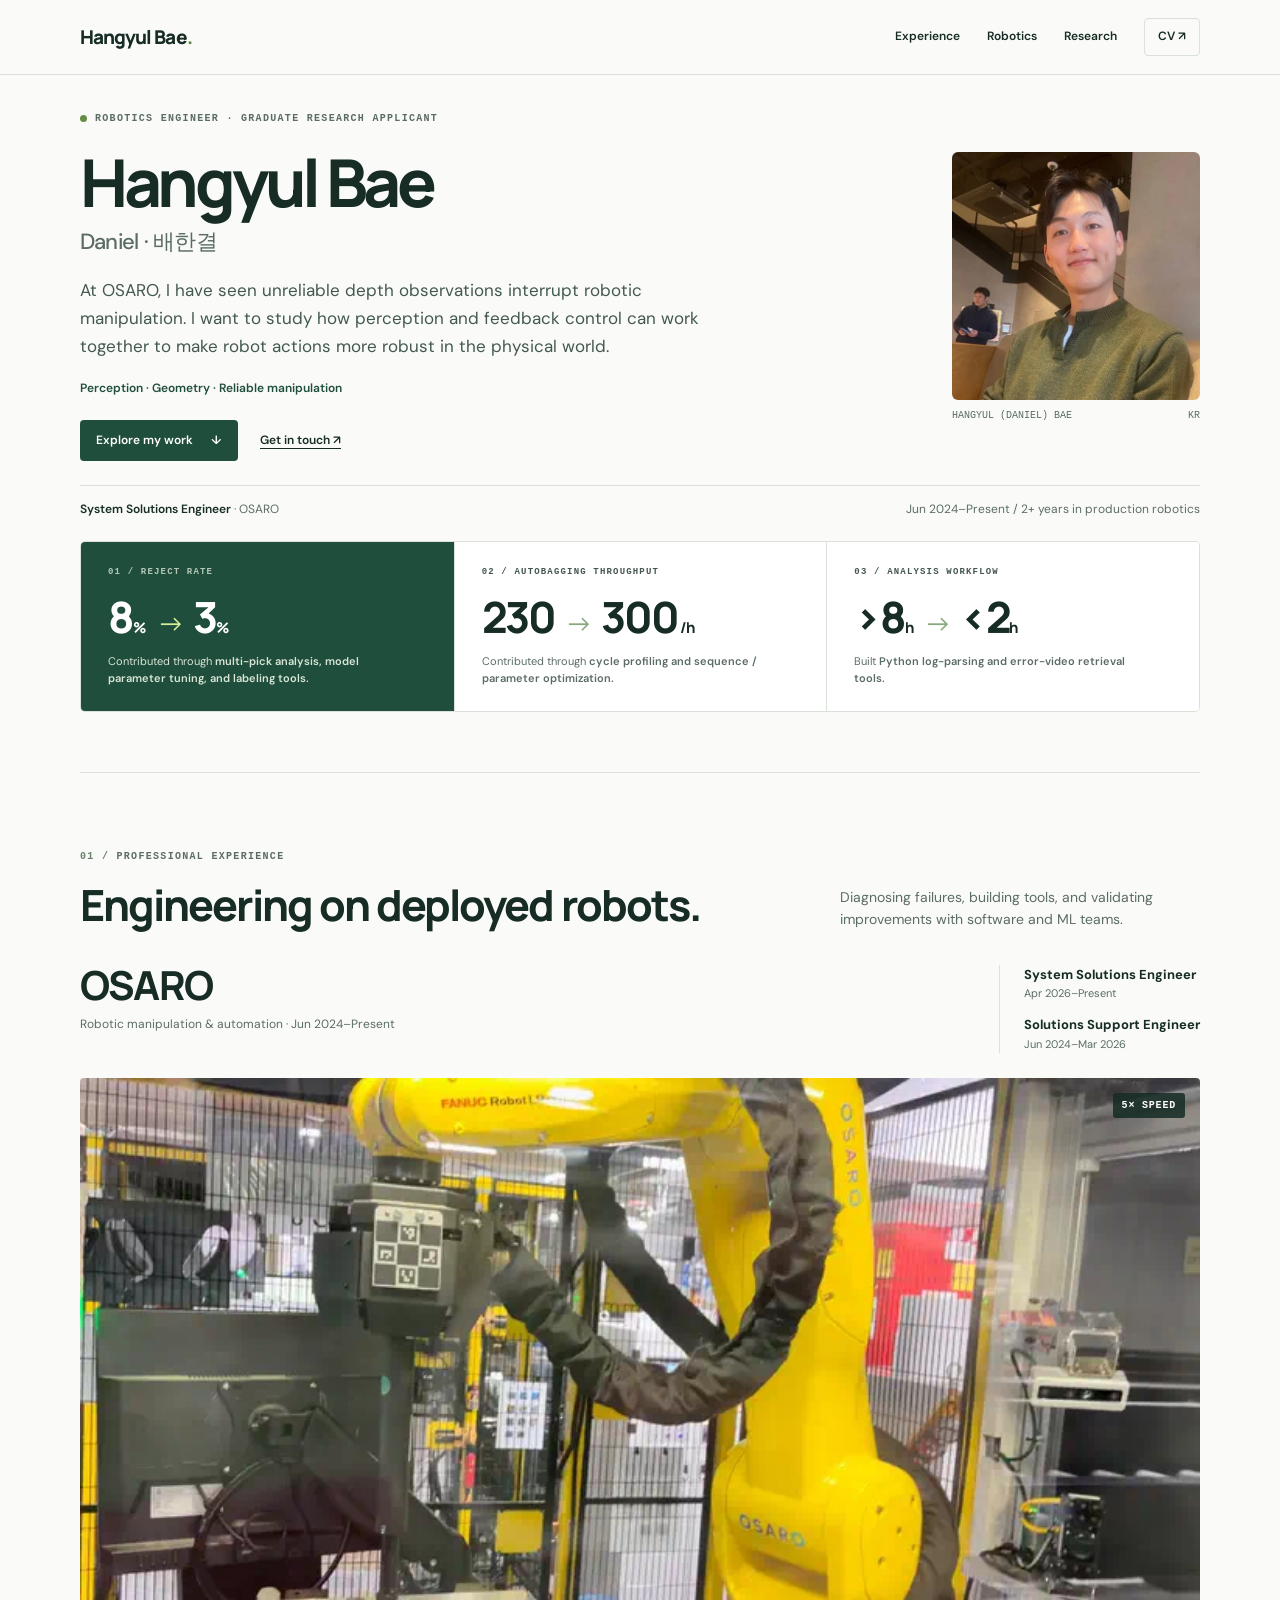
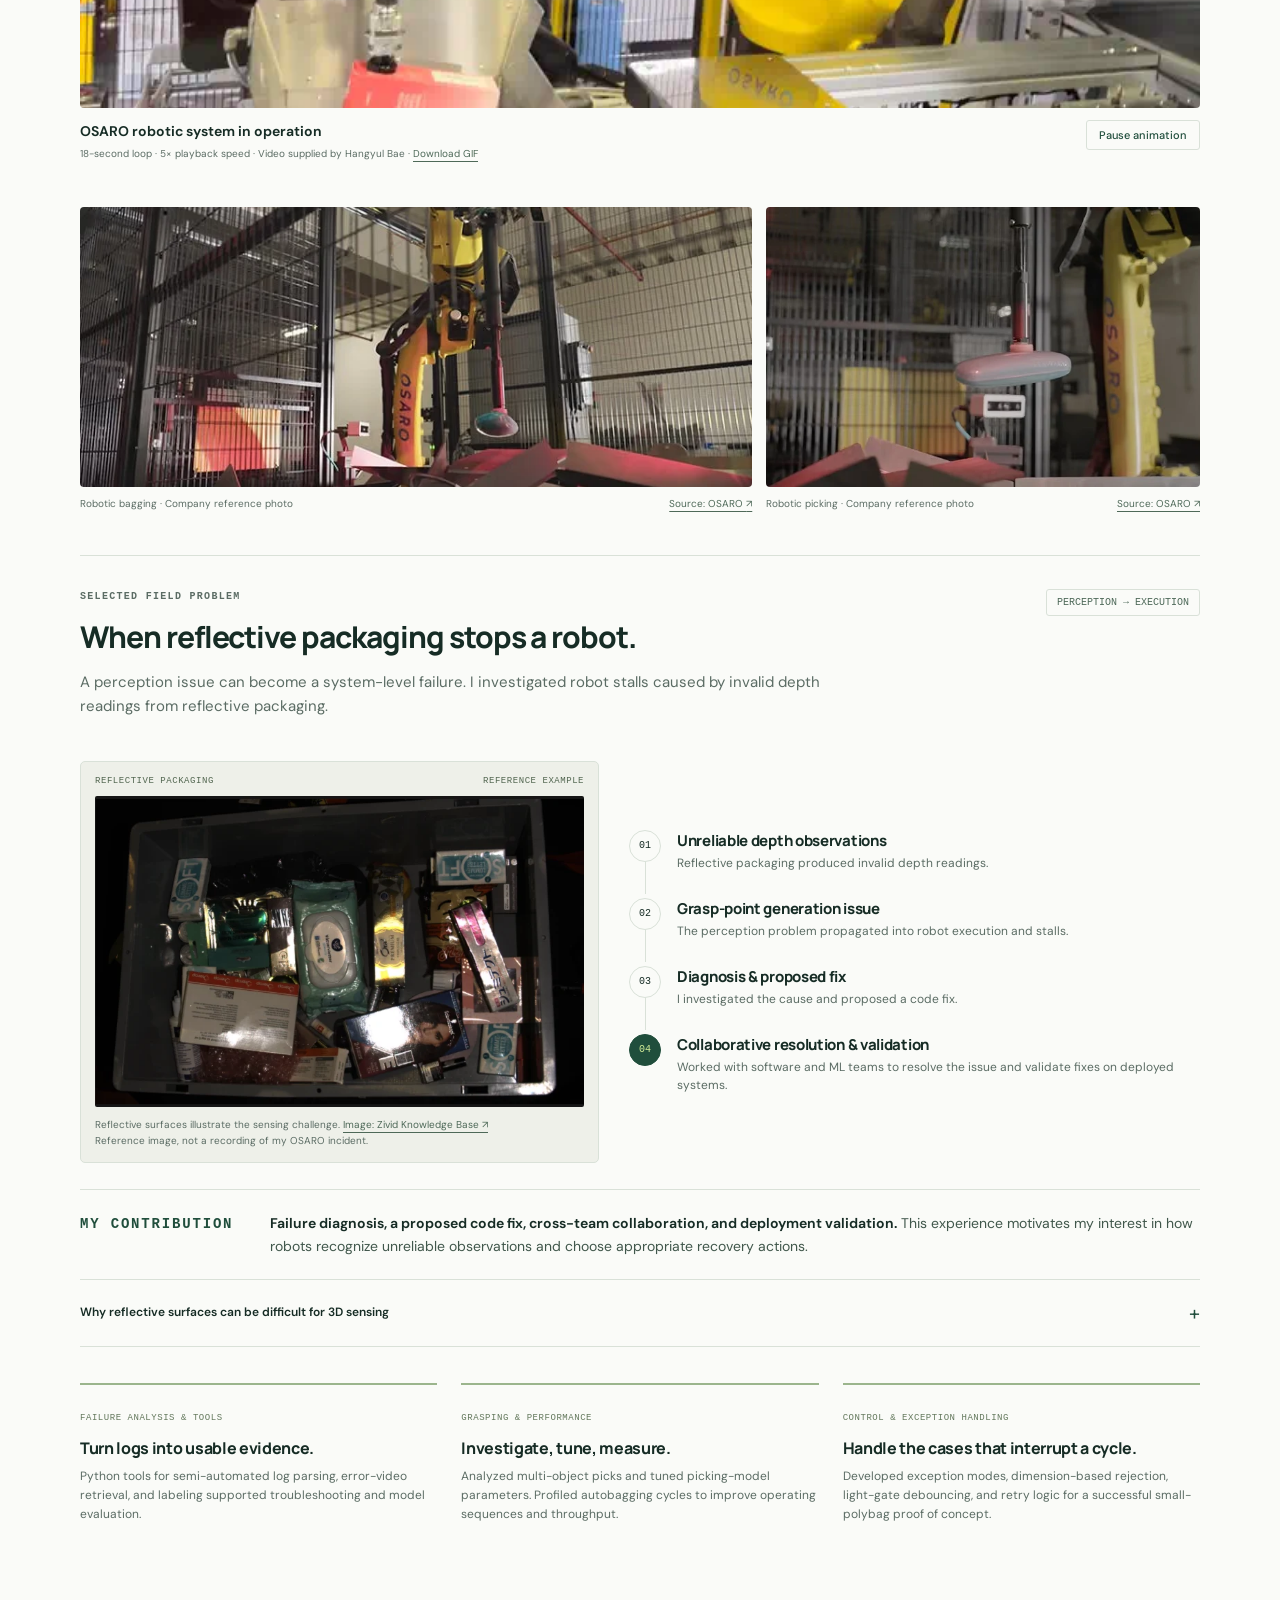
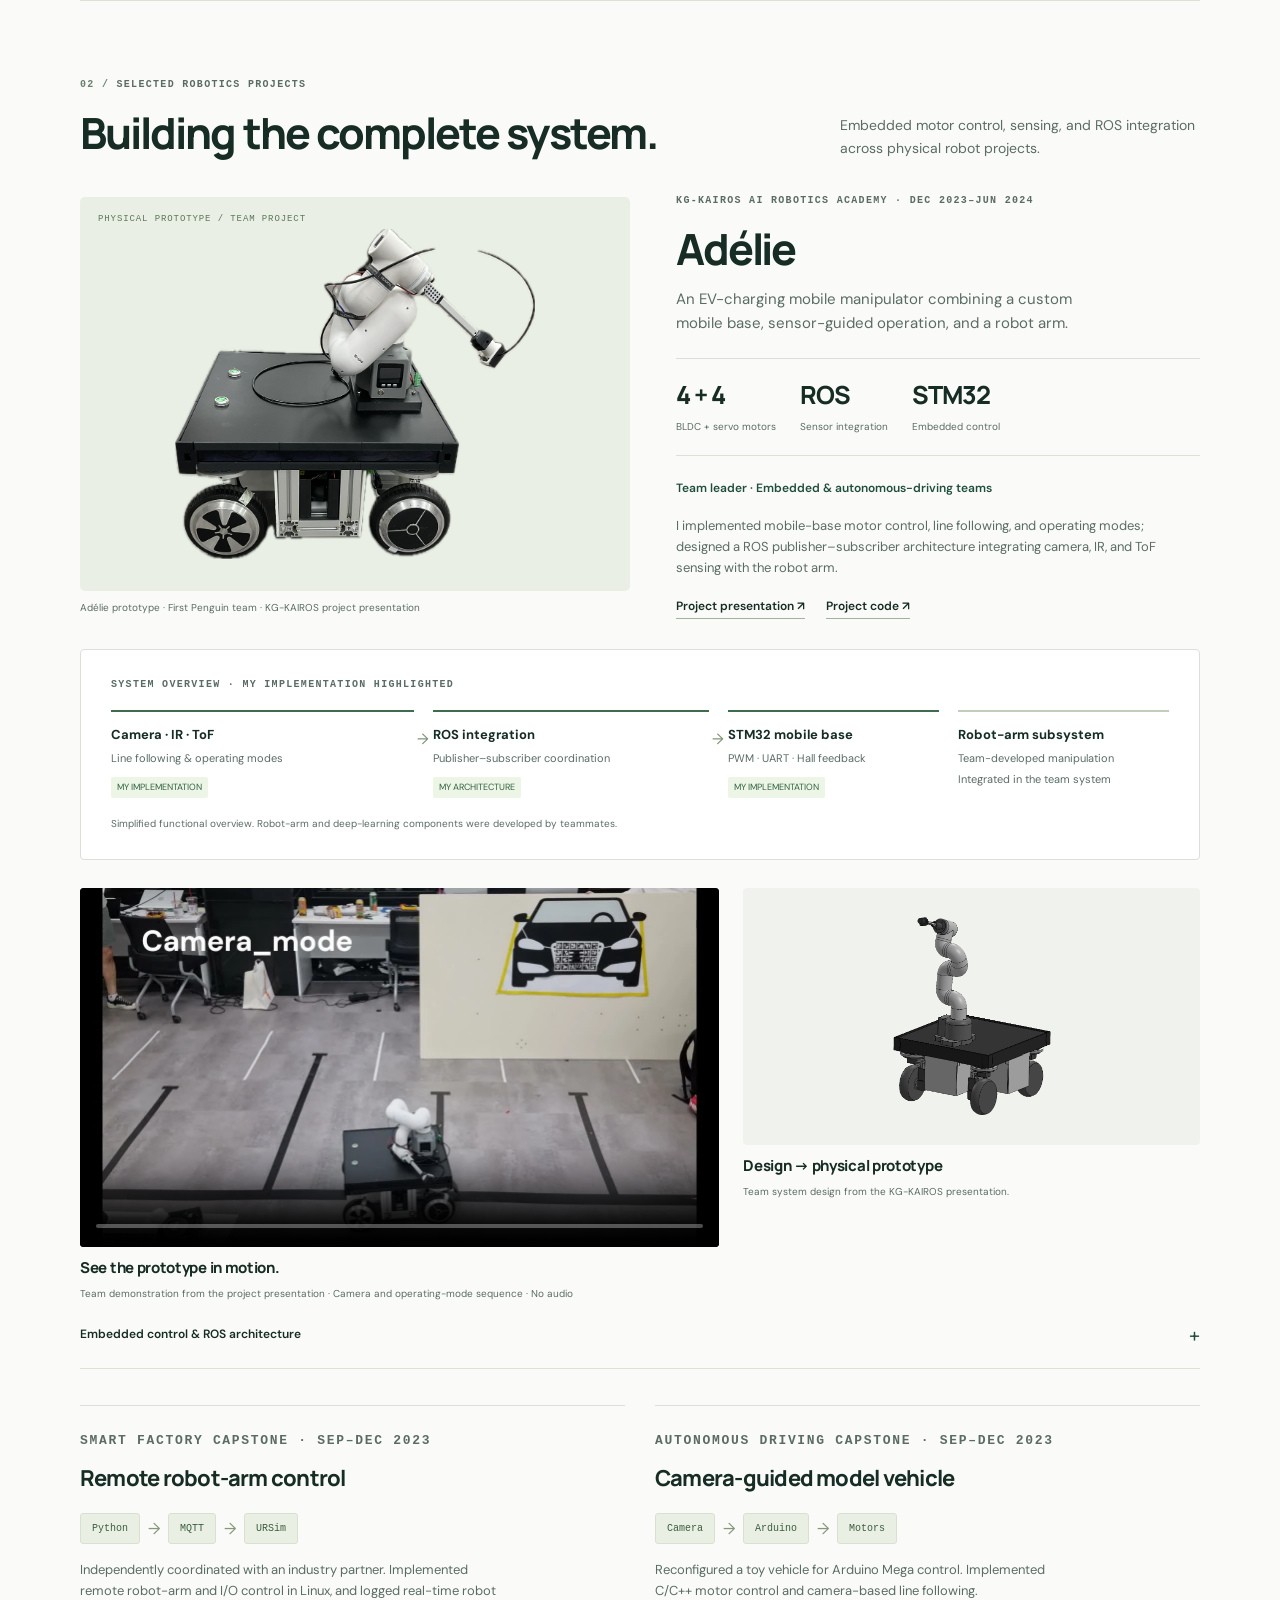
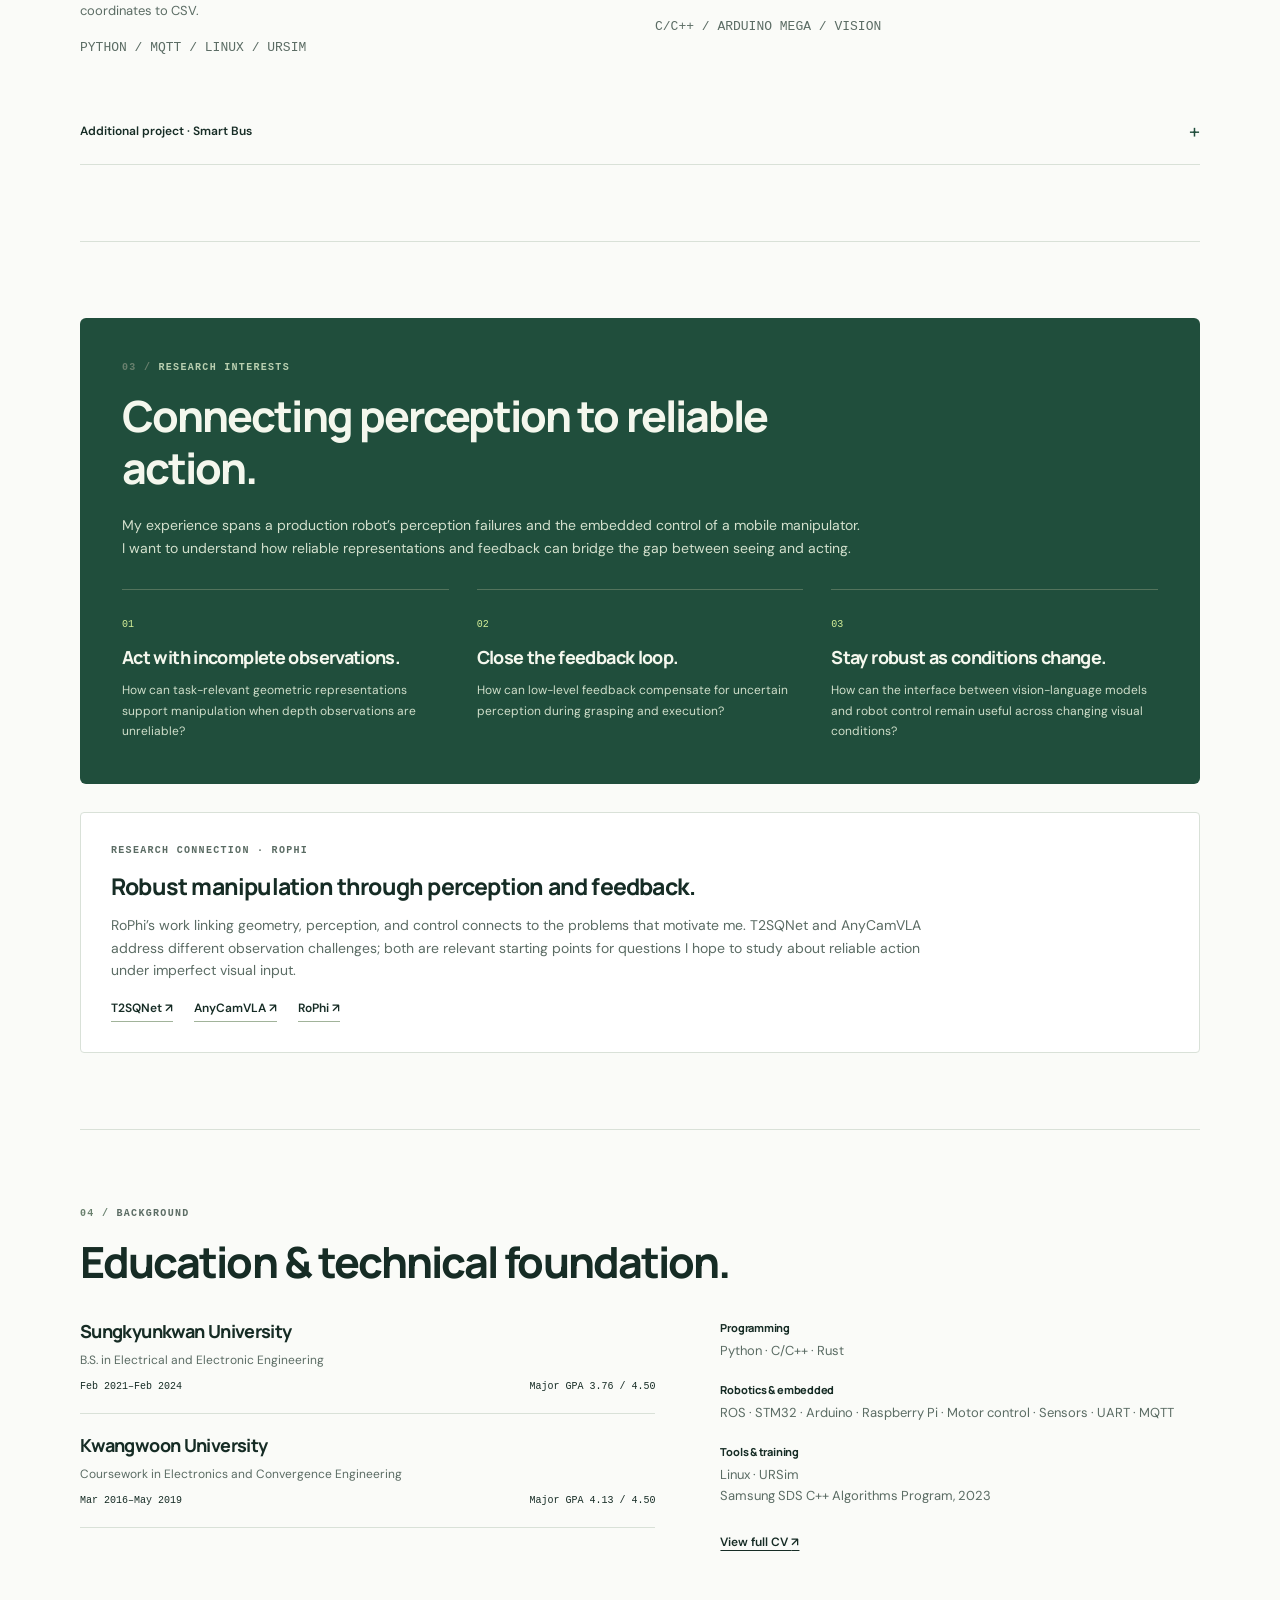
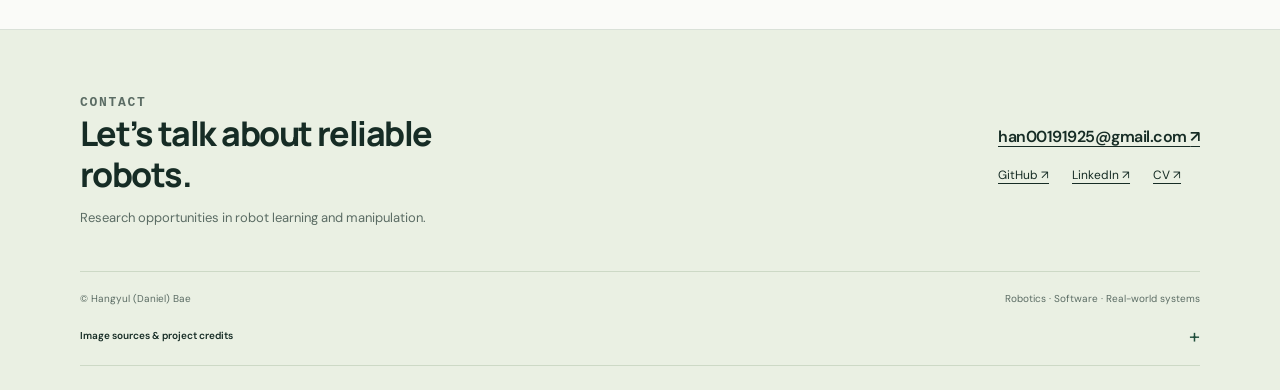
==== commit 5138d491: "Add 18-second OSARO introduction animation with playback controls" ====
--- a/rophi/index.html
+++ b/rophi/index.html
@@ -14,6 +14,7 @@
 
 <section class="section" id="experience"><div class="section-head"><div><p class="kicker"><span class="section-num">01 /</span> Professional experience</p><h2>Engineering on deployed robots.</h2></div><p>Diagnosing failures, building tools, and validating improvements with software and ML teams.</p></div>
 <div class="company-top"><div><h3 class="company-name">OSARO</h3><p class="company-meta">Robotic manipulation &amp; automation · Jun 2024–Present</p></div><div class="roles"><p><strong>System Solutions Engineer</strong><span>Apr 2026–Present</span></p><p><strong>Solutions Support Engineer</strong><span>Jun 2024–Mar 2026</span></p></div></div>
+<figure class="osaro-intro" data-gif-intro><div class="osaro-intro-visual"><picture><source type="image/webp" srcset="../assets/osaro-intro-poster.webp" data-animated-src="../assets/osaro-intro.webp"><img src="../assets/osaro-intro-poster.webp" data-animated-src="../assets/osaro-intro.gif" alt="OSARO robotic system repeatedly picking and transferring items inside an automated production cell" width="720" height="406" loading="lazy"></picture><span class="intro-speed">5× SPEED</span></div><figcaption class="osaro-intro-meta"><div><p class="intro-heading">OSARO robotic system in operation</p><p class="caption">18-second loop · 5× playback speed · Video supplied by Hangyul Bae · <a href="../assets/osaro-intro.gif" download>Download GIF</a></p></div><button class="intro-toggle" type="button" aria-pressed="false" hidden>Play animation</button></figcaption></figure>
 <div class="company-photos"><figure><img src="../assets/osaro-zenni-bagging.webp" alt="OSARO robotic bagging system in a production cell at Zenni Optical" width="720" height="404" loading="lazy"><figcaption class="caption"><span>Robotic bagging · Company reference photo</span><a href="https://www.osaro.com/blog/how-do-robotic-bagging-systems-work" target="_blank" rel="noopener noreferrer">Source: OSARO <span aria-hidden="true">↗</span></a></figcaption></figure><figure><img src="../assets/osaro-zenni-picking.webp" alt="Close-up of an OSARO robot using suction to pick an item" width="720" height="407" loading="lazy"><figcaption class="caption"><span>Robotic picking · Company reference photo</span><a href="https://www.osaro.com/blog/what-to-look-for-in-flexible-robotic-picking-systems" target="_blank" rel="noopener noreferrer">Source: OSARO <span aria-hidden="true">↗</span></a></figcaption></figure></div>
 
 <article class="case"><div class="case-title"><div><p class="kicker">Selected field problem</p><h3>When reflective packaging stops a robot.</h3><p class="case-intro">A perception issue can become a system-level failure. I investigated robot stalls caused by invalid depth readings from reflective packaging.</p></div><span class="case-tag">PERCEPTION → EXECUTION</span></div>
@@ -36,4 +37,4 @@
 
 <section class="section" id="education"><div class="section-head"><div><p class="kicker"><span class="section-num">04 /</span> Background</p><h2>Education &amp; technical foundation.</h2></div></div><div class="background-grid"><div><article class="education-item"><h3>Sungkyunkwan University</h3><p>B.S. in Electrical and Electronic Engineering</p><div class="school-meta"><span>Feb 2021–Feb 2024</span><span>Major GPA 3.76 / 4.50</span></div></article><article class="education-item"><h3>Kwangwoon University</h3><p>Coursework in Electronics and Convergence Engineering</p><div class="school-meta"><span>Mar 2016–May 2019</span><span>Major GPA 4.13 / 4.50</span></div></article></div><div><div class="skill-group"><h4>Programming</h4><p>Python · C/C++ · Rust</p></div><div class="skill-group"><h4>Robotics &amp; embedded</h4><p>ROS · STM32 · Arduino · Raspberry Pi · Motor control · Sensors · UART · MQTT</p></div><div class="skill-group"><h4>Tools &amp; training</h4><p>Linux · URSim<br>Samsung SDS C++ Algorithms Program, 2023</p></div><a class="text-link" style="font-size:12px;font-weight:600" href="https://docs.google.com/document/d/1Lsef22eMFOwnUH5nZ8FyAiufPJwDx0nM/edit" target="_blank" rel="noopener noreferrer">View full CV <span aria-hidden="true">↗</span></a></div></div></section></div></main>
 
-<footer class="contact-section" id="contact"><div class="wrap"><div class="contact-row"><div><p class="kicker">Contact</p><h2>Let’s talk about reliable robots.</h2><p>Research opportunities in robot learning and manipulation.</p></div><div class="contact-info"><a class="contact-email" href="mailto:han00191925@gmail.com">han00191925@gmail.com <span aria-hidden="true">↗</span></a><div class="contact-links"><a href="https://github.com/Daniel-BHG" target="_blank" rel="noopener noreferrer">GitHub <span aria-hidden="true">↗</span></a><a href="https://www.linkedin.com/in/daniel-bae-68aa1a230/" target="_blank" rel="noopener noreferrer">LinkedIn <span aria-hidden="true">↗</span></a><a href="https://docs.google.com/document/d/1Lsef22eMFOwnUH5nZ8FyAiufPJwDx0nM/edit" target="_blank" rel="noopener noreferrer">CV <span aria-hidden="true">↗</span></a></div></div></div><div class="footer"><span>© Hangyul (Daniel) Bae</span><span>Robotics · Software · Real-world systems</span></div><details><summary class="credits-summary">Image sources &amp; project credits</summary><div class="credits-body"><ul><li>Profile photograph supplied by Hangyul Bae.</li><li>OSARO company reference photographs: <a href="https://www.osaro.com/blog/how-do-robotic-bagging-systems-work" target="_blank" rel="noopener noreferrer">robotic bagging</a> and <a href="https://www.osaro.com/blog/what-to-look-for-in-flexible-robotic-picking-systems" target="_blank" rel="noopener noreferrer">robotic picking</a>. These illustrate the company’s systems and are not presented as photographs of my specific deployment.</li><li>Reflective-packaging and missing-depth reference images: <a href="https://support.zivid.com/en/latest/camera/academy/applications/piece-picking/application-requirements.html" target="_blank" rel="noopener noreferrer">Zivid Knowledge Base</a> and <a href="https://support.zivid.com/en/2026.09/camera/support/how-to-deal-with-blooming-bright-spots-in-the-point-cloud.html" target="_blank" rel="noopener noreferrer">blooming demonstration</a>. © Zivid AS. Separate manufacturer examples, not incident data.</li><li>Adélie prototype, CAD, ROS diagram, and team video: First Penguin / KG-KAIROS <a href="https://docs.google.com/presentation/d/1Fp82x6R9tXRKJ5_VaKNEOsnwjA10qX60/edit" target="_blank" rel="noopener noreferrer">project presentation</a>. Team components and personal contributions are identified separately.</li></ul></div></details></div></footer></body></html>+<footer class="contact-section" id="contact"><div class="wrap"><div class="contact-row"><div><p class="kicker">Contact</p><h2>Let’s talk about reliable robots.</h2><p>Research opportunities in robot learning and manipulation.</p></div><div class="contact-info"><a class="contact-email" href="mailto:han00191925@gmail.com">han00191925@gmail.com <span aria-hidden="true">↗</span></a><div class="contact-links"><a href="https://github.com/Daniel-BHG" target="_blank" rel="noopener noreferrer">GitHub <span aria-hidden="true">↗</span></a><a href="https://www.linkedin.com/in/daniel-bae-68aa1a230/" target="_blank" rel="noopener noreferrer">LinkedIn <span aria-hidden="true">↗</span></a><a href="https://docs.google.com/document/d/1Lsef22eMFOwnUH5nZ8FyAiufPJwDx0nM/edit" target="_blank" rel="noopener noreferrer">CV <span aria-hidden="true">↗</span></a></div></div></div><div class="footer"><span>© Hangyul (Daniel) Bae</span><span>Robotics · Software · Real-world systems</span></div><details><summary class="credits-summary">Image sources &amp; project credits</summary><div class="credits-body"><ul><li>Profile photograph supplied by Hangyul Bae.</li><li>OSARO introduction animation: video supplied by Hangyul Bae, accelerated to 5× speed for an approximately 18-second loop.</li><li>OSARO company reference photographs: <a href="https://www.osaro.com/blog/how-do-robotic-bagging-systems-work" target="_blank" rel="noopener noreferrer">robotic bagging</a> and <a href="https://www.osaro.com/blog/what-to-look-for-in-flexible-robotic-picking-systems" target="_blank" rel="noopener noreferrer">robotic picking</a>. These illustrate the company’s systems and are not presented as photographs of my specific deployment.</li><li>Reflective-packaging and missing-depth reference images: <a href="https://support.zivid.com/en/latest/camera/academy/applications/piece-picking/application-requirements.html" target="_blank" rel="noopener noreferrer">Zivid Knowledge Base</a> and <a href="https://support.zivid.com/en/2026.09/camera/support/how-to-deal-with-blooming-bright-spots-in-the-point-cloud.html" target="_blank" rel="noopener noreferrer">blooming demonstration</a>. © Zivid AS. Separate manufacturer examples, not incident data.</li><li>Adélie prototype, CAD, ROS diagram, and team video: First Penguin / KG-KAIROS <a href="https://docs.google.com/presentation/d/1Fp82x6R9tXRKJ5_VaKNEOsnwjA10qX60/edit" target="_blank" rel="noopener noreferrer">project presentation</a>. Team components and personal contributions are identified separately.</li></ul></div></details></div></footer></body></html>
--- a/assets/style.css
+++ b/assets/style.css
@@ -11,3 +11,4 @@
 @media(max-width:650px){html{scroll-padding-top:90px}.wrap{width:calc(100% - 36px)}.nav{height:66px;gap:14px}.brand{font-size:17px}.nav-links{gap:15px}.nav-links a{font-size:10px}.nav-links .nav-research{display:none}.nav-cv{padding:6px 9px}.hero{position:relative;grid-template-columns:1fr 92px;gap:14px;align-items:start;padding:34px 0 25px}.hero-main{display:contents}.hero .kicker{grid-column:1;display:block;font-size:8px;letter-spacing:.06em;margin:0 0 14px;padding-right:0}.status-dot{display:none}.hero h1{grid-column:1;font-size:clamp(29px,9.2vw,36px);letter-spacing:-.065em;padding-right:0}.name-note{grid-column:1;font-size:16px;margin:0 0 7px}.profile{position:absolute;top:35px;right:0;width:90px}.profile-photo{width:90px;border-radius:4px}.profile figcaption{display:none}.hero-intro{grid-column:1/-1;font-size:14px;margin-top:6px;line-height:1.65}.focus-line{grid-column:1/-1;font-size:10px;margin:0}.hero-actions{grid-column:1/-1;margin-top:3px;gap:20px;font-size:11px}.button{padding:10px 14px}.hero-subline{display:block;font-size:10px;padding:12px 0 19px}.hero-subline>span{display:block}.hero-subline>span+span{margin-top:4px}.metrics{grid-template-columns:1fr;margin-bottom:38px}.metric{padding:17px 20px;display:grid;grid-template-columns:1fr 1fr;gap:4px 15px;align-items:center}.metric+.metric{border-left:0;border-top:1px solid var(--line)}.metric .kicker{grid-column:1;font-size:8px;margin:0}.metric-value{grid-column:1;font-size:31px;margin-top:4px}.metric p{grid-column:2;grid-row:1/3;font-size:10px;line-height:1.6;margin:0}.metric .unit{font-size:13px}.section{padding:45px 0}.section-head{display:block;margin-bottom:26px}.section-head>p{margin-top:16px;font-size:13px;max-width:100%}.kicker{font-size:9px;margin-bottom:11px}h2{font-size:31px}.company-top{grid-template-columns:1fr;gap:20px}.company-name{font-size:35px}.roles{display:grid;grid-template-columns:1fr 1fr;gap:14px;padding-left:14px}.roles p{margin:0}.roles strong{font-size:11px}.roles span{font-size:10px}.company-photos{gap:10px;grid-template-columns:1.25fr 1fr}.company-photos img{height:145px}.company-photos .caption{display:block;font-size:8px}.company-photos .caption>a{display:block}.case{margin-top:30px;padding-top:24px}.case-title{display:block;margin-bottom:20px}.case-title h3{font-size:26px}.case-tag{display:inline-block;margin-top:15px;font-size:8px}.case-intro{font-size:13px}.failure-layout{grid-template-columns:1fr;gap:15px}.reference-photo{padding:12px}.reference-label{font-size:8px}.flow-step h4{font-size:15px}.flow-step p{font-size:12px}.flow-step{padding:12px 0}.contribution{grid-template-columns:1fr;gap:12px;padding:20px 0;margin-top:18px}.contribution p{font-size:13px}.depth-reference{grid-template-columns:1fr;gap:15px;padding:15px}.depth-reference img{height:230px;margin:auto}.work-strip{grid-template-columns:1fr;gap:22px;margin-top:28px}.work-strip h4{margin:7px 0;font-size:17px}.work-strip p{font-size:13px}.project-hero{grid-template-columns:1fr;gap:24px}.project-image{min-height:0;padding:28px 25px 20px}.project-image img{height:295px}.project-info h3{font-size:39px}.project-deck{font-size:14px}.project-facts{justify-content:space-between}.project-facts strong{font-size:26px}.project-info .role-copy{font-size:13px}.robot-system{padding:21px;margin-top:25px}.system-row{grid-template-columns:1fr;gap:14px}.system-node{padding-top:12px;padding-bottom:6px}.system-node:not(:last-child):after{content:'↓';top:auto;bottom:-14px;right:6px}.system-node strong{font-size:13px}.system-node span{font-size:11px}.owned{margin-top:7px!important}.project-media{grid-template-columns:1fr;gap:24px}.media-side{aspect-ratio:1.7}.media-side img{max-height:190px}.other-projects{grid-template-columns:1fr;gap:0;margin-top:25px}.other-project{padding:24px 0 8px}.other-project h3{font-size:22px}.mini-flow{gap:7px}.mini-flow span{padding:9px;font-size:9px}.research{padding:27px 23px}.research h2{font-size:29px}.research-intro{font-size:13px;margin:20px 0 26px}.research-questions{grid-template-columns:1fr;gap:24px}.research-questions h3{font-size:19px;margin:10px 0}.research-questions p{font-size:13px}.fit{padding:23px}.fit h3{font-size:23px}.fit>p:not(.kicker){font-size:13px}.background-grid{grid-template-columns:1fr;gap:30px}.education-item h3{font-size:17px}.contact-row{display:block}.contact-row h2{font-size:31px}.contact-info{margin-top:27px}.contact-email{font-size:18px}.footer{margin-top:30px;font-size:9px;gap:20px}.contact-section{padding-top:35px}.credits-body{font-size:10px}.text-links{font-size:11px;gap:18px}}
 @media(prefers-reduced-motion:reduce){html{scroll-behavior:auto}*{animation:none!important;transition:none!important}}
 @media print{.site-header{position:static}.nav-links,.hero-actions,.contact-section details,video{display:none}.wrap{width:100%}.section{padding:25px 0}.hero{padding:20px 0}.metrics{margin-bottom:25px}.research{background:#eee;color:#111}.research p,.research .kicker,.research-questions p{color:#333}body{font-size:11px}a{text-decoration:none}.section,.case,.project-hero{break-inside:avoid}}
+.osaro-intro{margin:8px 0 28px}.osaro-intro-visual{position:relative;background:#e9eee6;border-radius:4px;overflow:hidden}.osaro-intro img{display:block;width:100%;height:auto;aspect-ratio:16/9;object-fit:cover}.intro-speed{position:absolute;top:15px;right:15px;background:rgba(22,44,37,.86);color:#fff;font:600 10px var(--mono);padding:7px 9px;letter-spacing:.08em;border-radius:3px}.osaro-intro-meta{display:flex;justify-content:space-between;align-items:start;gap:18px;margin-top:12px}.intro-heading{font-size:14px;font-weight:650;margin:0}.osaro-intro-meta .caption{margin-top:3px}.intro-toggle{background:transparent;border:1px solid var(--line);padding:7px 12px;border-radius:3px;font:500 11px 'DM Sans',Arial,sans-serif;color:var(--green);cursor:pointer;white-space:nowrap}.intro-toggle:hover{background:var(--soft)}.intro-toggle[hidden]{display:none}@media(max-width:650px){.intro-speed{top:10px;right:10px;font-size:8px;padding:5px 7px}.intro-heading{font-size:12px}.osaro-intro-meta .caption{font-size:9px}.intro-toggle{font-size:10px;padding:6px 8px}.osaro-intro-meta{gap:10px}}
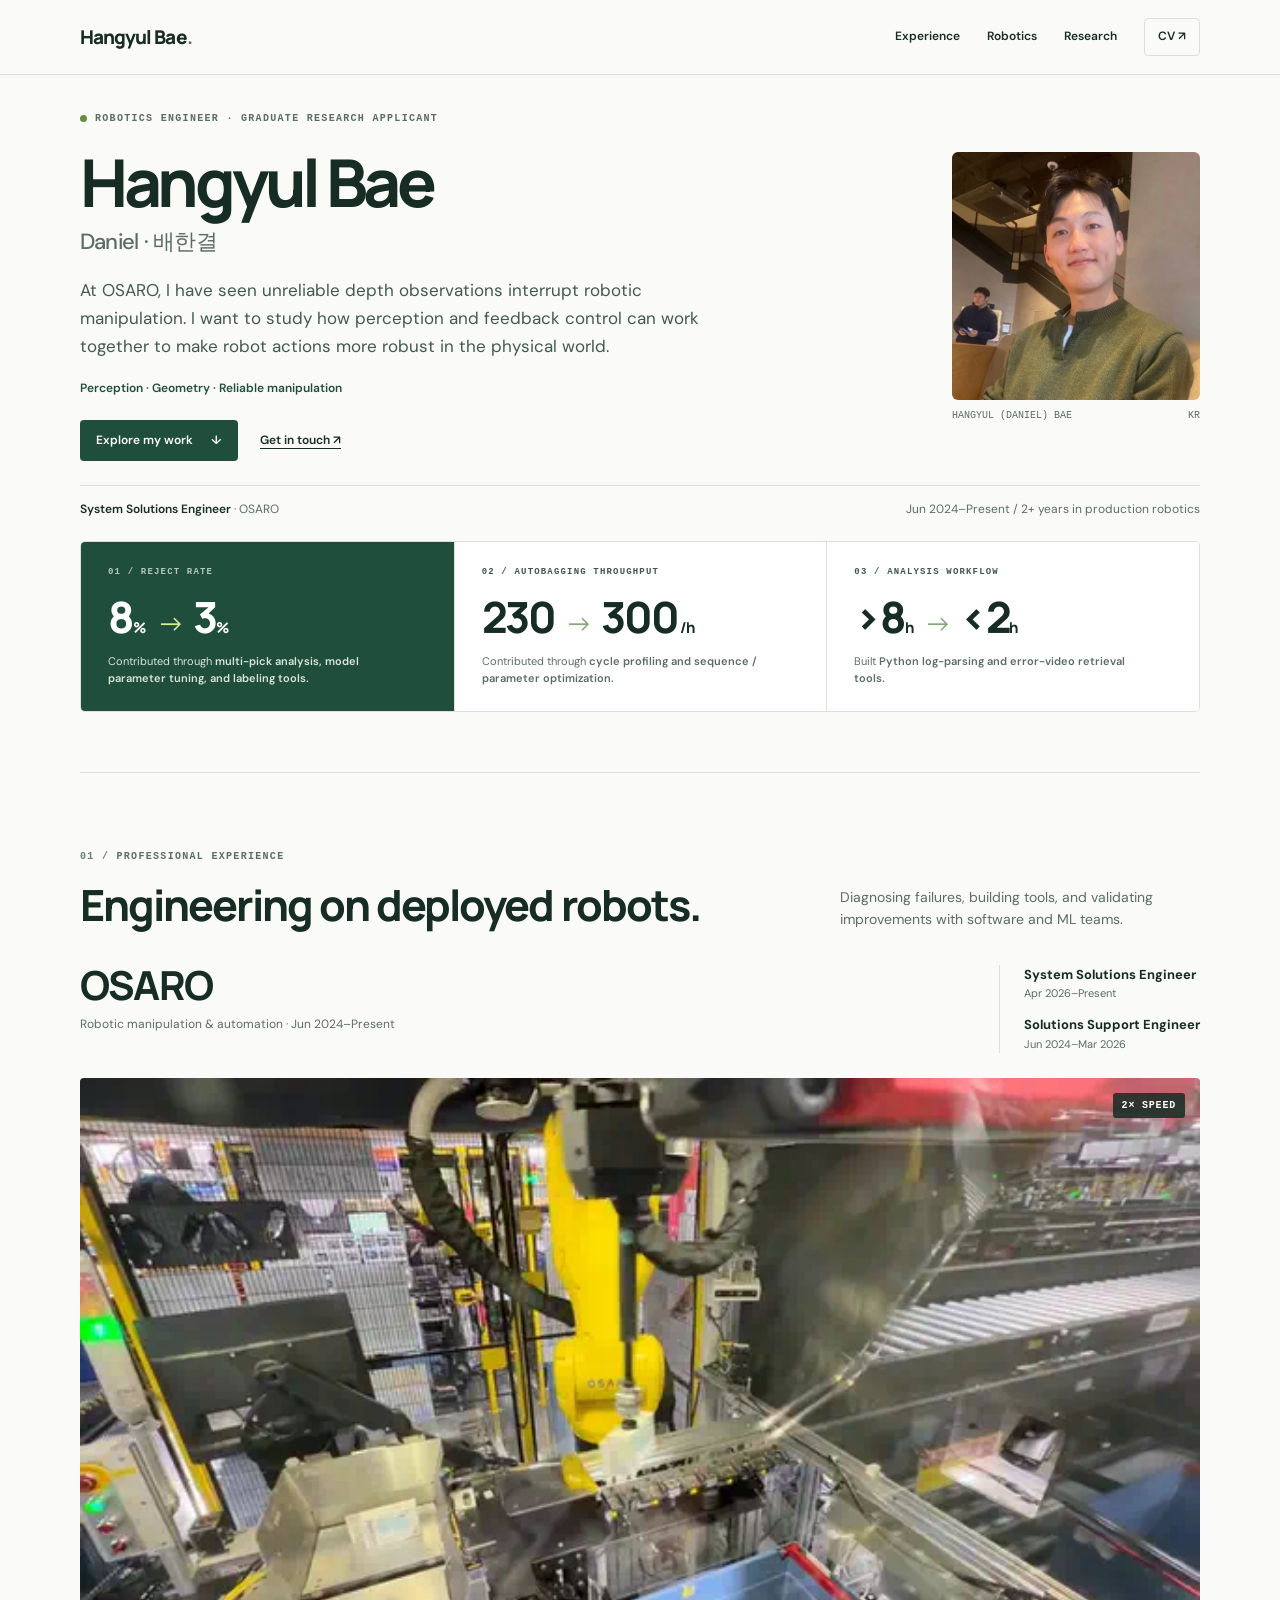
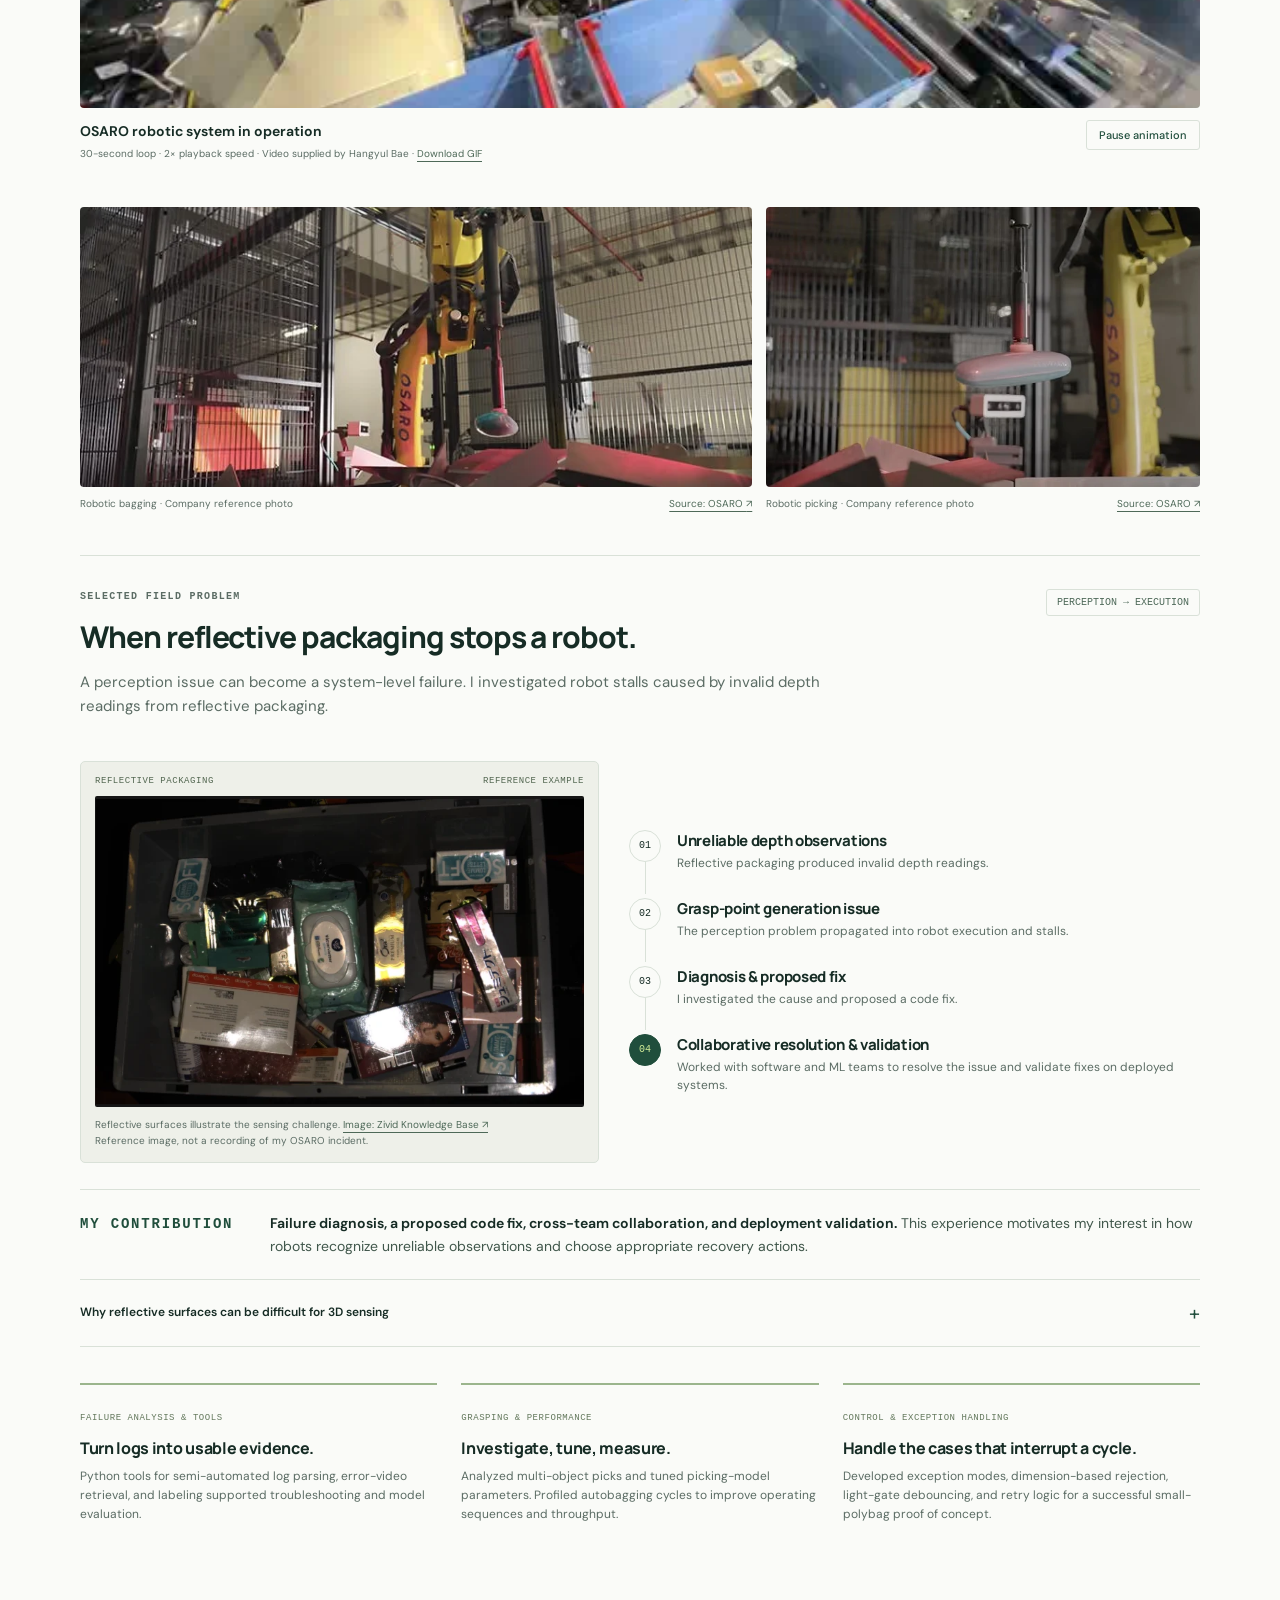
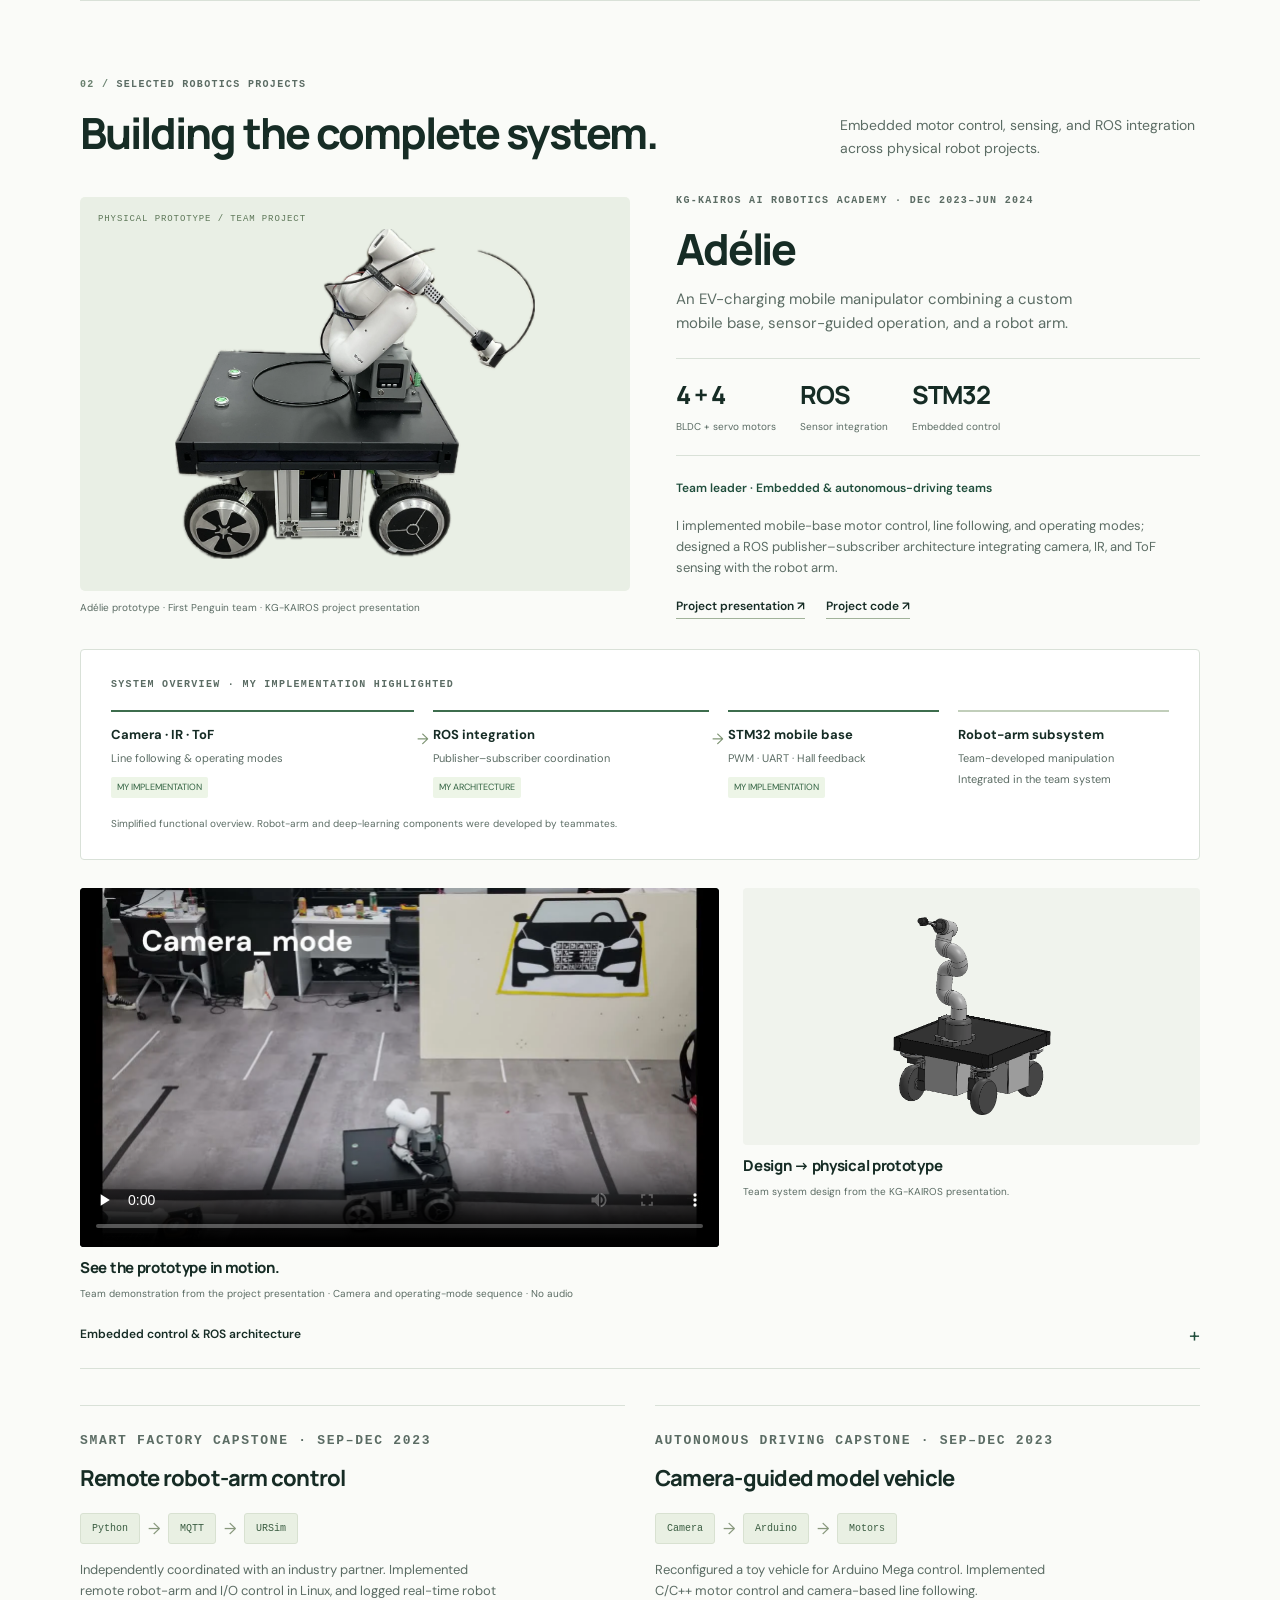
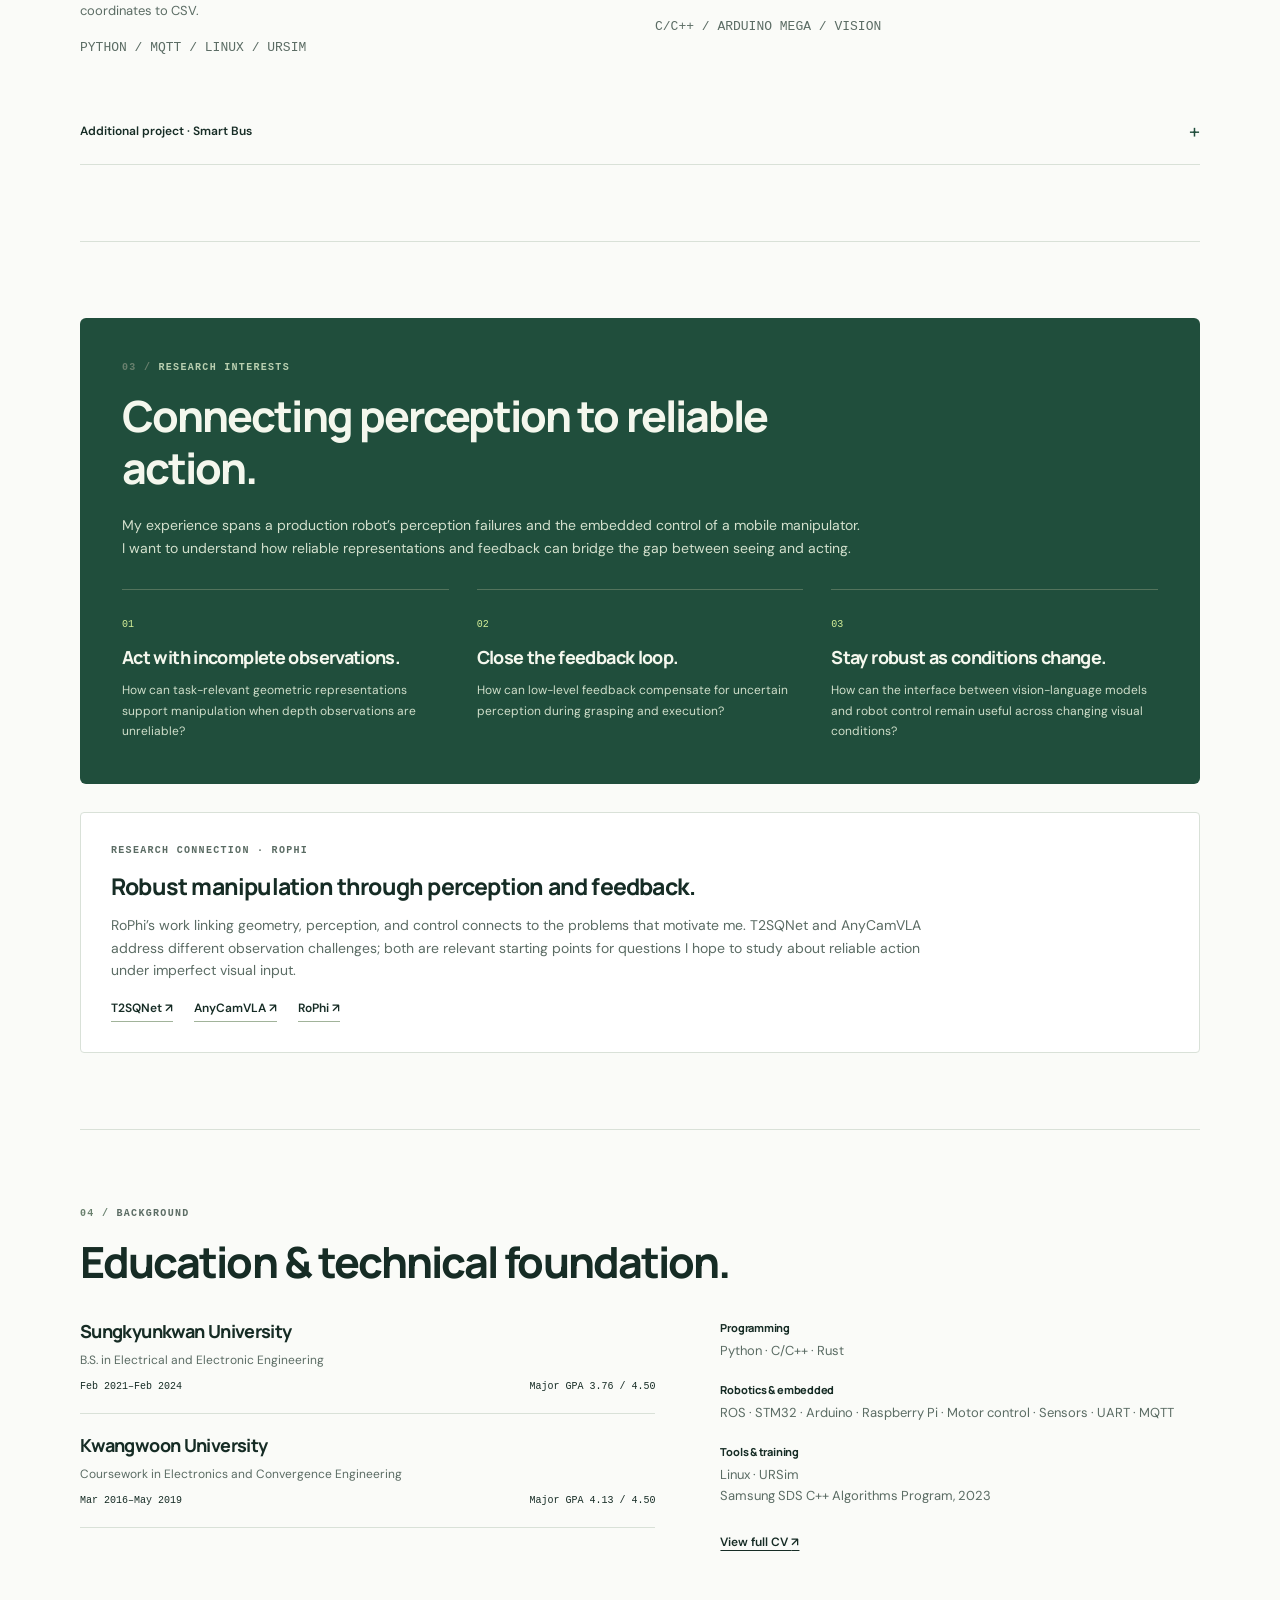
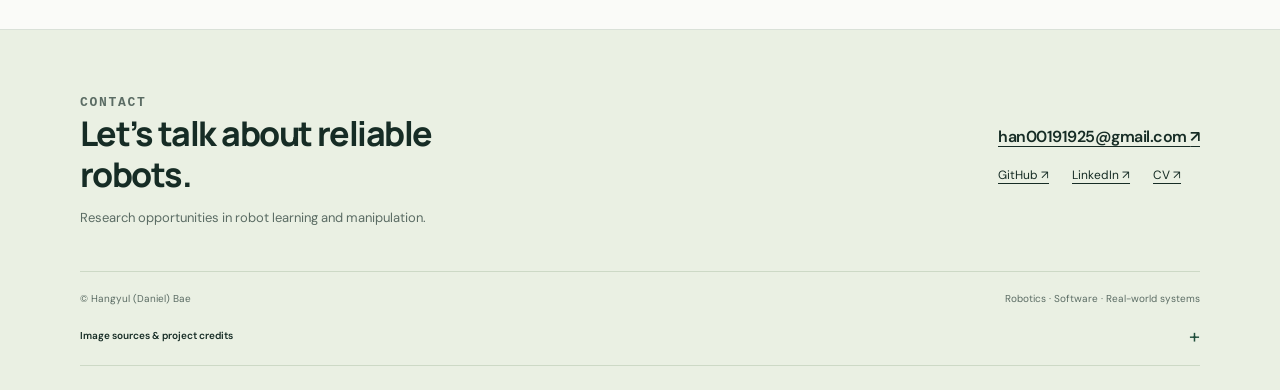
==== commit b5a3cce2: "Replace OSARO introduction with new 2x-speed footage" ====
--- a/rophi/index.html
+++ b/rophi/index.html
@@ -14,7 +14,7 @@
 
 <section class="section" id="experience"><div class="section-head"><div><p class="kicker"><span class="section-num">01 /</span> Professional experience</p><h2>Engineering on deployed robots.</h2></div><p>Diagnosing failures, building tools, and validating improvements with software and ML teams.</p></div>
 <div class="company-top"><div><h3 class="company-name">OSARO</h3><p class="company-meta">Robotic manipulation &amp; automation · Jun 2024–Present</p></div><div class="roles"><p><strong>System Solutions Engineer</strong><span>Apr 2026–Present</span></p><p><strong>Solutions Support Engineer</strong><span>Jun 2024–Mar 2026</span></p></div></div>
-<figure class="osaro-intro" data-gif-intro><div class="osaro-intro-visual"><picture><source type="image/webp" srcset="../assets/osaro-intro-poster.webp" data-animated-src="../assets/osaro-intro.webp"><img src="../assets/osaro-intro-poster.webp" data-animated-src="../assets/osaro-intro.gif" alt="OSARO robotic system repeatedly picking and transferring items inside an automated production cell" width="720" height="406" loading="lazy"></picture><span class="intro-speed">5× SPEED</span></div><figcaption class="osaro-intro-meta"><div><p class="intro-heading">OSARO robotic system in operation</p><p class="caption">18-second loop · 5× playback speed · Video supplied by Hangyul Bae · <a href="../assets/osaro-intro.gif" download>Download GIF</a></p></div><button class="intro-toggle" type="button" aria-pressed="false" hidden>Play animation</button></figcaption></figure>
+<figure class="osaro-intro" data-gif-intro><div class="osaro-intro-visual"><picture><source type="image/webp" srcset="../assets/osaro-intro-poster.webp?v=2" data-animated-src="../assets/osaro-intro.webp?v=2"><img src="../assets/osaro-intro-poster.webp?v=2" data-animated-src="../assets/osaro-intro.gif?v=2" alt="OSARO robotic system repeatedly picking and transferring items inside an automated production cell" width="720" height="406" loading="lazy"></picture><span class="intro-speed">2× SPEED</span></div><figcaption class="osaro-intro-meta"><div><p class="intro-heading">OSARO robotic system in operation</p><p class="caption">30-second loop · 2× playback speed · Video supplied by Hangyul Bae · <a href="../assets/osaro-intro.gif?v=2" download>Download GIF</a></p></div><button class="intro-toggle" type="button" aria-pressed="false" hidden>Play animation</button></figcaption></figure>
 <div class="company-photos"><figure><img src="../assets/osaro-zenni-bagging.webp" alt="OSARO robotic bagging system in a production cell at Zenni Optical" width="720" height="404" loading="lazy"><figcaption class="caption"><span>Robotic bagging · Company reference photo</span><a href="https://www.osaro.com/blog/how-do-robotic-bagging-systems-work" target="_blank" rel="noopener noreferrer">Source: OSARO <span aria-hidden="true">↗</span></a></figcaption></figure><figure><img src="../assets/osaro-zenni-picking.webp" alt="Close-up of an OSARO robot using suction to pick an item" width="720" height="407" loading="lazy"><figcaption class="caption"><span>Robotic picking · Company reference photo</span><a href="https://www.osaro.com/blog/what-to-look-for-in-flexible-robotic-picking-systems" target="_blank" rel="noopener noreferrer">Source: OSARO <span aria-hidden="true">↗</span></a></figcaption></figure></div>
 
 <article class="case"><div class="case-title"><div><p class="kicker">Selected field problem</p><h3>When reflective packaging stops a robot.</h3><p class="case-intro">A perception issue can become a system-level failure. I investigated robot stalls caused by invalid depth readings from reflective packaging.</p></div><span class="case-tag">PERCEPTION → EXECUTION</span></div>
@@ -37,4 +37,4 @@
 
 <section class="section" id="education"><div class="section-head"><div><p class="kicker"><span class="section-num">04 /</span> Background</p><h2>Education &amp; technical foundation.</h2></div></div><div class="background-grid"><div><article class="education-item"><h3>Sungkyunkwan University</h3><p>B.S. in Electrical and Electronic Engineering</p><div class="school-meta"><span>Feb 2021–Feb 2024</span><span>Major GPA 3.76 / 4.50</span></div></article><article class="education-item"><h3>Kwangwoon University</h3><p>Coursework in Electronics and Convergence Engineering</p><div class="school-meta"><span>Mar 2016–May 2019</span><span>Major GPA 4.13 / 4.50</span></div></article></div><div><div class="skill-group"><h4>Programming</h4><p>Python · C/C++ · Rust</p></div><div class="skill-group"><h4>Robotics &amp; embedded</h4><p>ROS · STM32 · Arduino · Raspberry Pi · Motor control · Sensors · UART · MQTT</p></div><div class="skill-group"><h4>Tools &amp; training</h4><p>Linux · URSim<br>Samsung SDS C++ Algorithms Program, 2023</p></div><a class="text-link" style="font-size:12px;font-weight:600" href="https://docs.google.com/document/d/1Lsef22eMFOwnUH5nZ8FyAiufPJwDx0nM/edit" target="_blank" rel="noopener noreferrer">View full CV <span aria-hidden="true">↗</span></a></div></div></section></div></main>
 
-<footer class="contact-section" id="contact"><div class="wrap"><div class="contact-row"><div><p class="kicker">Contact</p><h2>Let’s talk about reliable robots.</h2><p>Research opportunities in robot learning and manipulation.</p></div><div class="contact-info"><a class="contact-email" href="mailto:han00191925@gmail.com">han00191925@gmail.com <span aria-hidden="true">↗</span></a><div class="contact-links"><a href="https://github.com/Daniel-BHG" target="_blank" rel="noopener noreferrer">GitHub <span aria-hidden="true">↗</span></a><a href="https://www.linkedin.com/in/daniel-bae-68aa1a230/" target="_blank" rel="noopener noreferrer">LinkedIn <span aria-hidden="true">↗</span></a><a href="https://docs.google.com/document/d/1Lsef22eMFOwnUH5nZ8FyAiufPJwDx0nM/edit" target="_blank" rel="noopener noreferrer">CV <span aria-hidden="true">↗</span></a></div></div></div><div class="footer"><span>© Hangyul (Daniel) Bae</span><span>Robotics · Software · Real-world systems</span></div><details><summary class="credits-summary">Image sources &amp; project credits</summary><div class="credits-body"><ul><li>Profile photograph supplied by Hangyul Bae.</li><li>OSARO introduction animation: video supplied by Hangyul Bae, accelerated to 5× speed for an approximately 18-second loop.</li><li>OSARO company reference photographs: <a href="https://www.osaro.com/blog/how-do-robotic-bagging-systems-work" target="_blank" rel="noopener noreferrer">robotic bagging</a> and <a href="https://www.osaro.com/blog/what-to-look-for-in-flexible-robotic-picking-systems" target="_blank" rel="noopener noreferrer">robotic picking</a>. These illustrate the company’s systems and are not presented as photographs of my specific deployment.</li><li>Reflective-packaging and missing-depth reference images: <a href="https://support.zivid.com/en/latest/camera/academy/applications/piece-picking/application-requirements.html" target="_blank" rel="noopener noreferrer">Zivid Knowledge Base</a> and <a href="https://support.zivid.com/en/2026.09/camera/support/how-to-deal-with-blooming-bright-spots-in-the-point-cloud.html" target="_blank" rel="noopener noreferrer">blooming demonstration</a>. © Zivid AS. Separate manufacturer examples, not incident data.</li><li>Adélie prototype, CAD, ROS diagram, and team video: First Penguin / KG-KAIROS <a href="https://docs.google.com/presentation/d/1Fp82x6R9tXRKJ5_VaKNEOsnwjA10qX60/edit" target="_blank" rel="noopener noreferrer">project presentation</a>. Team components and personal contributions are identified separately.</li></ul></div></details></div></footer></body></html>+<footer class="contact-section" id="contact"><div class="wrap"><div class="contact-row"><div><p class="kicker">Contact</p><h2>Let’s talk about reliable robots.</h2><p>Research opportunities in robot learning and manipulation.</p></div><div class="contact-info"><a class="contact-email" href="mailto:han00191925@gmail.com">han00191925@gmail.com <span aria-hidden="true">↗</span></a><div class="contact-links"><a href="https://github.com/Daniel-BHG" target="_blank" rel="noopener noreferrer">GitHub <span aria-hidden="true">↗</span></a><a href="https://www.linkedin.com/in/daniel-bae-68aa1a230/" target="_blank" rel="noopener noreferrer">LinkedIn <span aria-hidden="true">↗</span></a><a href="https://docs.google.com/document/d/1Lsef22eMFOwnUH5nZ8FyAiufPJwDx0nM/edit" target="_blank" rel="noopener noreferrer">CV <span aria-hidden="true">↗</span></a></div></div></div><div class="footer"><span>© Hangyul (Daniel) Bae</span><span>Robotics · Software · Real-world systems</span></div><details><summary class="credits-summary">Image sources &amp; project credits</summary><div class="credits-body"><ul><li>Profile photograph supplied by Hangyul Bae.</li><li>OSARO introduction animation: video supplied by Hangyul Bae, accelerated to 2× speed for an approximately 30-second loop.</li><li>OSARO company reference photographs: <a href="https://www.osaro.com/blog/how-do-robotic-bagging-systems-work" target="_blank" rel="noopener noreferrer">robotic bagging</a> and <a href="https://www.osaro.com/blog/what-to-look-for-in-flexible-robotic-picking-systems" target="_blank" rel="noopener noreferrer">robotic picking</a>. These illustrate the company’s systems and are not presented as photographs of my specific deployment.</li><li>Reflective-packaging and missing-depth reference images: <a href="https://support.zivid.com/en/latest/camera/academy/applications/piece-picking/application-requirements.html" target="_blank" rel="noopener noreferrer">Zivid Knowledge Base</a> and <a href="https://support.zivid.com/en/2026.09/camera/support/how-to-deal-with-blooming-bright-spots-in-the-point-cloud.html" target="_blank" rel="noopener noreferrer">blooming demonstration</a>. © Zivid AS. Separate manufacturer examples, not incident data.</li><li>Adélie prototype, CAD, ROS diagram, and team video: First Penguin / KG-KAIROS <a href="https://docs.google.com/presentation/d/1Fp82x6R9tXRKJ5_VaKNEOsnwjA10qX60/edit" target="_blank" rel="noopener noreferrer">project presentation</a>. Team components and personal contributions are identified separately.</li></ul></div></details></div></footer></body></html>
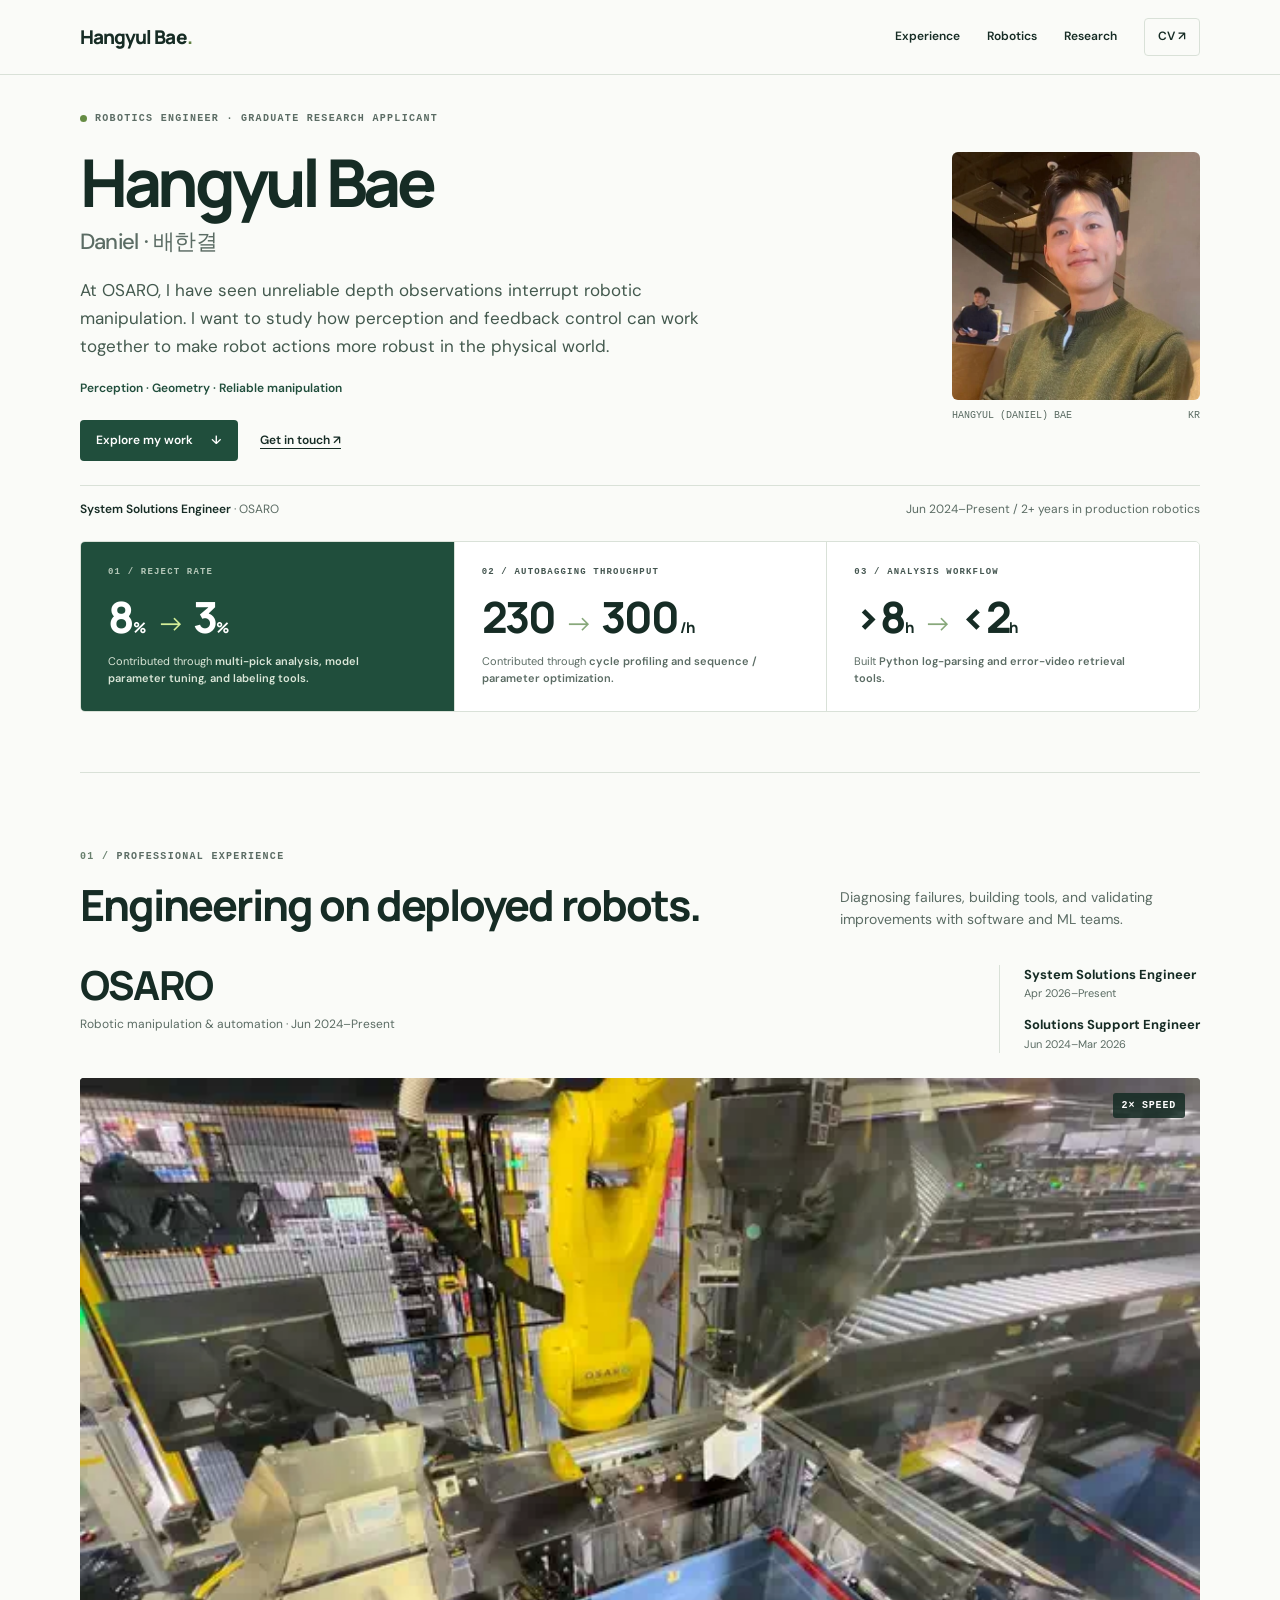
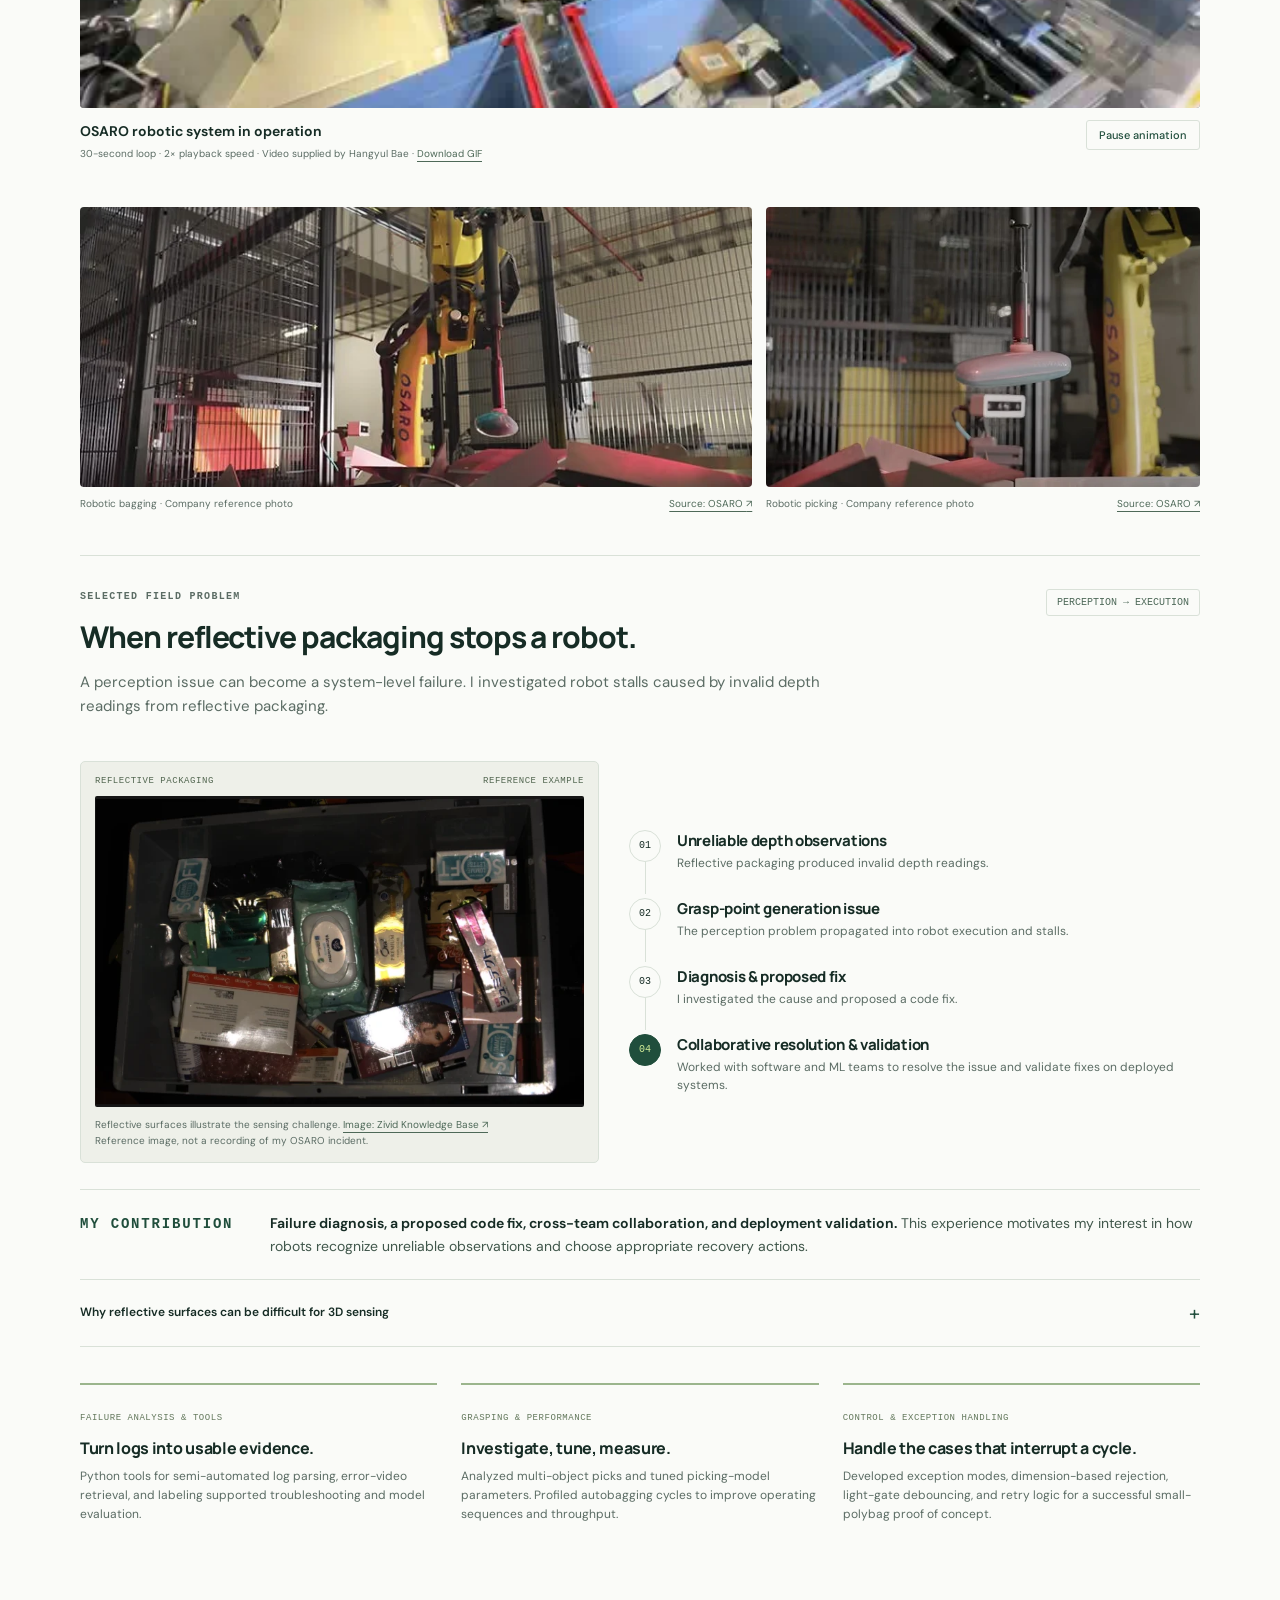
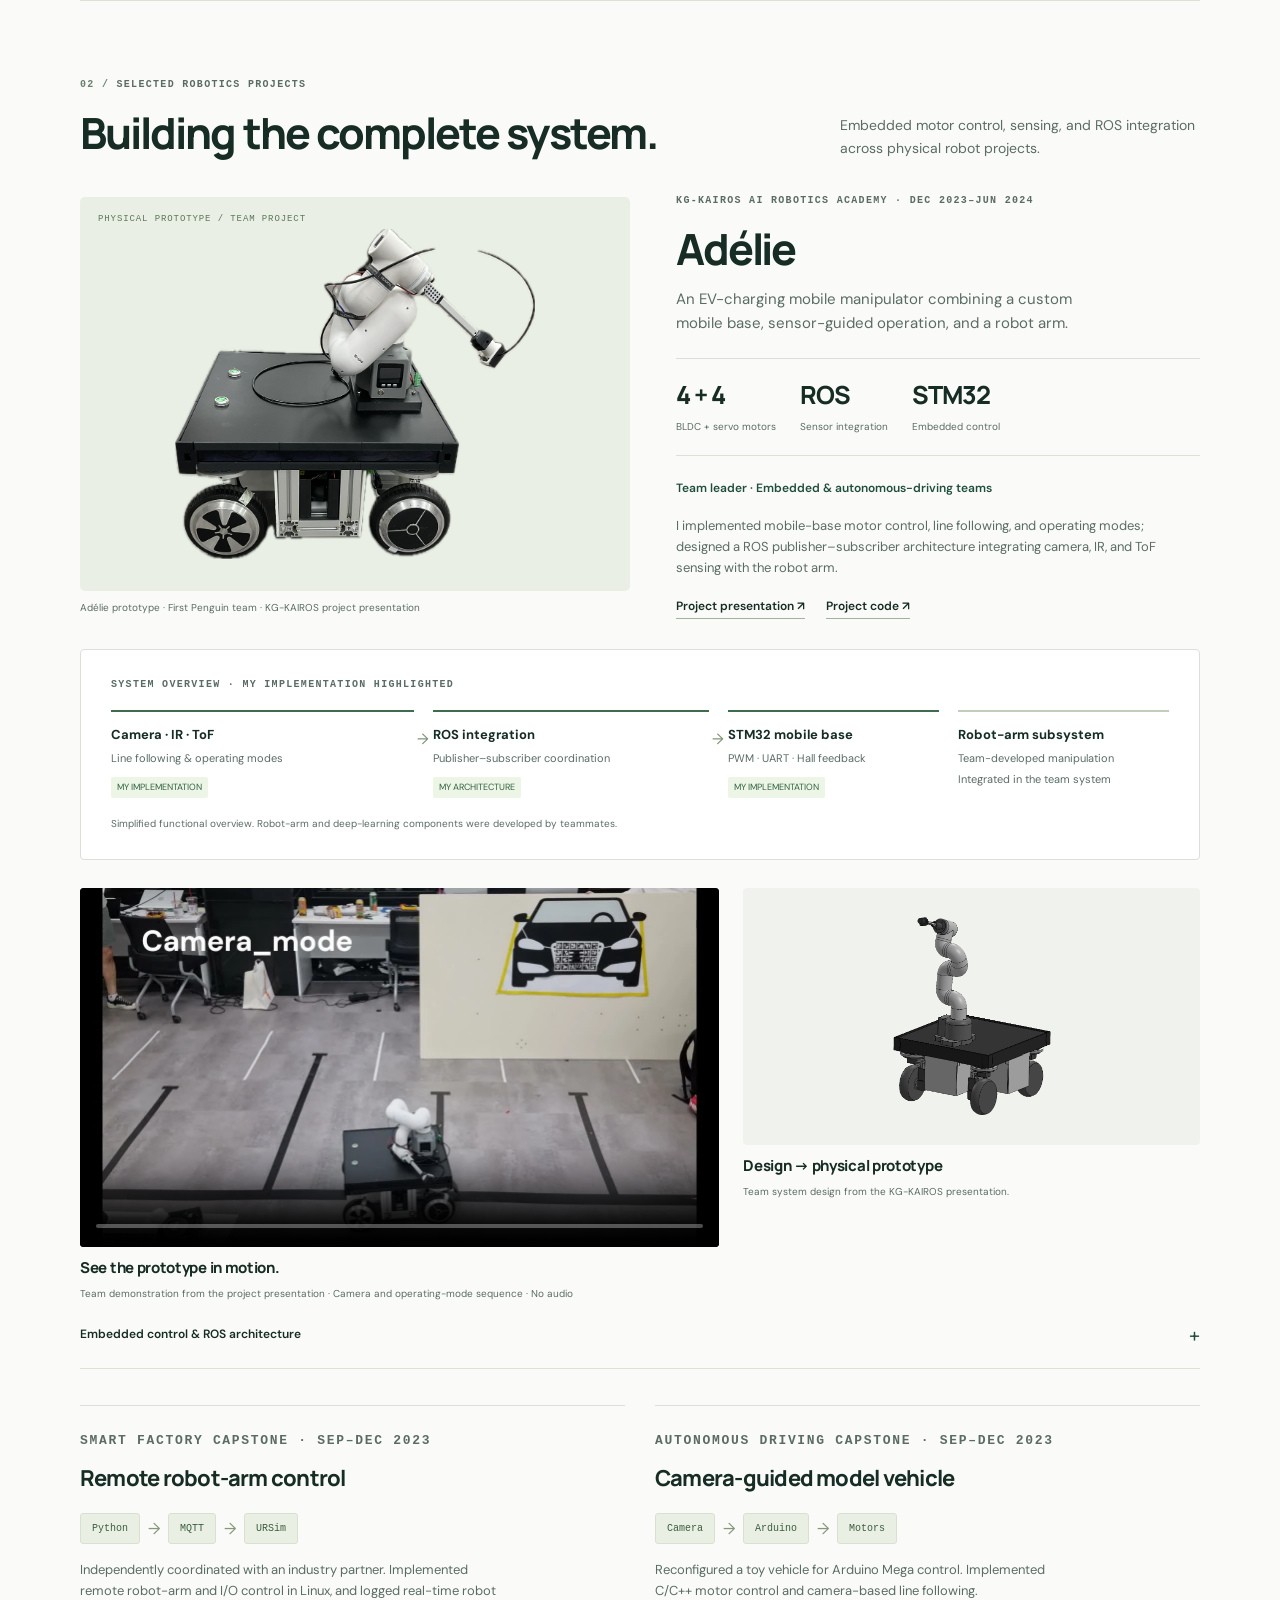
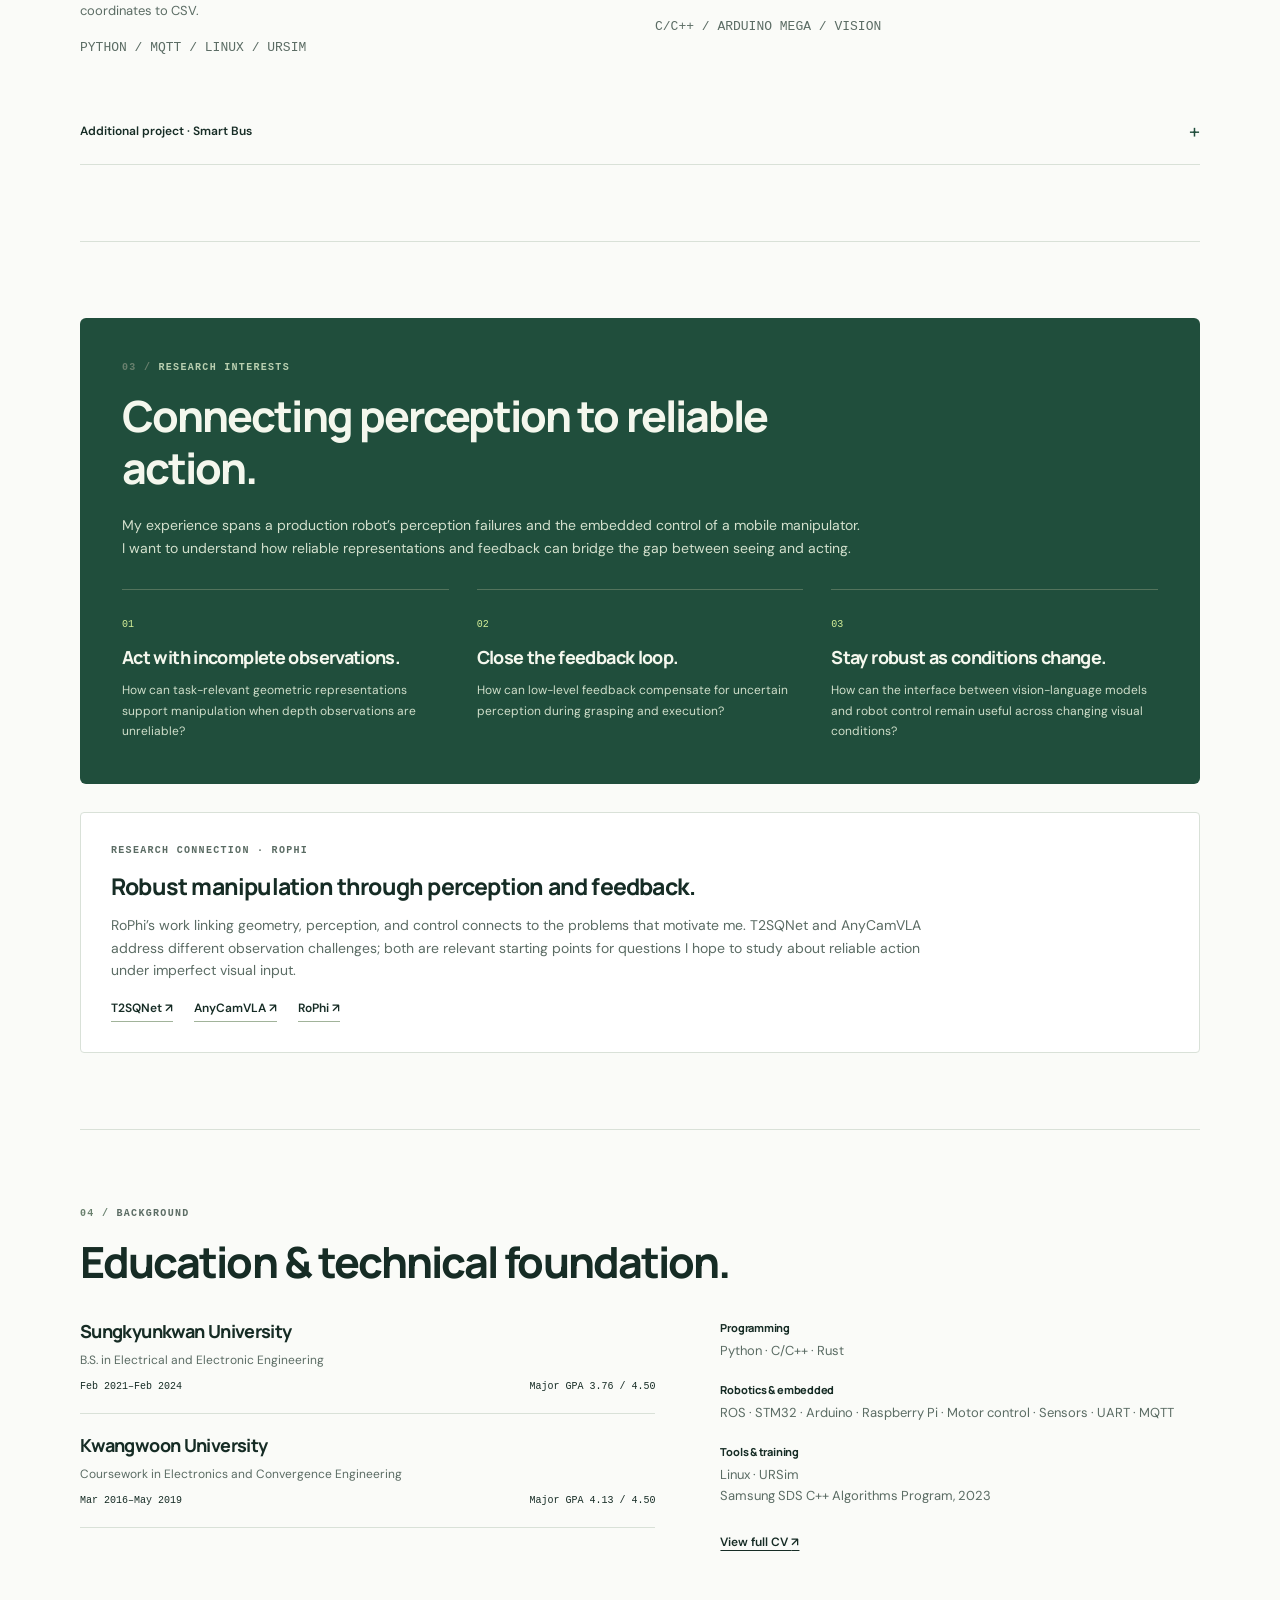
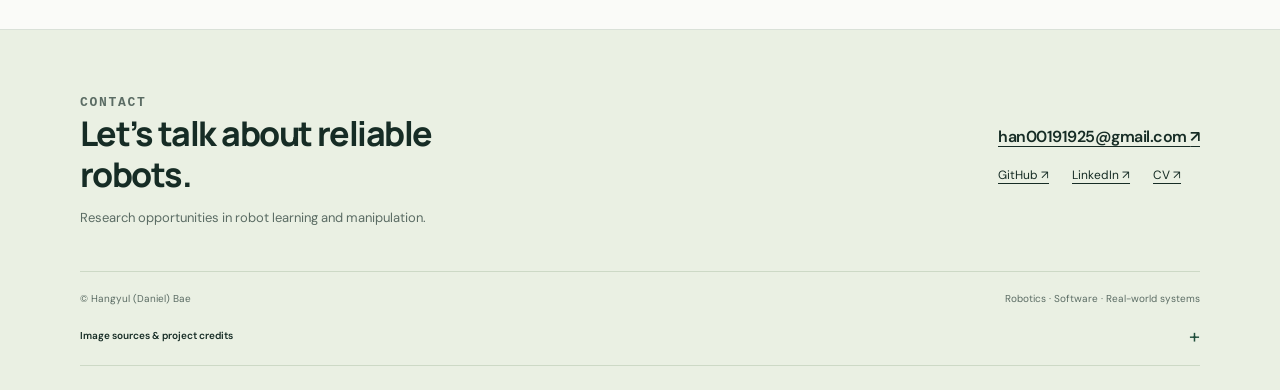
==== commit 9ac070c6: "Keep OSARO poster visible while the introduction animation loads" ====
--- a/rophi/index.html
+++ b/rophi/index.html
@@ -14,7 +14,7 @@
 
 <section class="section" id="experience"><div class="section-head"><div><p class="kicker"><span class="section-num">01 /</span> Professional experience</p><h2>Engineering on deployed robots.</h2></div><p>Diagnosing failures, building tools, and validating improvements with software and ML teams.</p></div>
 <div class="company-top"><div><h3 class="company-name">OSARO</h3><p class="company-meta">Robotic manipulation &amp; automation · Jun 2024–Present</p></div><div class="roles"><p><strong>System Solutions Engineer</strong><span>Apr 2026–Present</span></p><p><strong>Solutions Support Engineer</strong><span>Jun 2024–Mar 2026</span></p></div></div>
-<figure class="osaro-intro" data-gif-intro><div class="osaro-intro-visual"><picture><source type="image/webp" srcset="../assets/osaro-intro-poster.webp?v=2" data-animated-src="../assets/osaro-intro.webp?v=2"><img src="../assets/osaro-intro-poster.webp?v=2" data-animated-src="../assets/osaro-intro.gif?v=2" alt="OSARO robotic system repeatedly picking and transferring items inside an automated production cell" width="720" height="406" loading="lazy"></picture><span class="intro-speed">2× SPEED</span></div><figcaption class="osaro-intro-meta"><div><p class="intro-heading">OSARO robotic system in operation</p><p class="caption">30-second loop · 2× playback speed · Video supplied by Hangyul Bae · <a href="../assets/osaro-intro.gif?v=2" download>Download GIF</a></p></div><button class="intro-toggle" type="button" aria-pressed="false" hidden>Play animation</button></figcaption></figure>
+<figure class="osaro-intro" data-gif-intro><div class="osaro-intro-visual" style="background-image:url('../assets/osaro-intro-poster.webp?v=2');background-size:cover;background-position:center"><picture><source type="image/webp" srcset="../assets/osaro-intro-poster.webp?v=2" data-animated-src="../assets/osaro-intro.webp?v=2"><img src="../assets/osaro-intro-poster.webp?v=2" data-animated-src="../assets/osaro-intro.gif?v=2" alt="OSARO robotic system repeatedly picking and transferring items inside an automated production cell" width="720" height="406" loading="lazy"></picture><span class="intro-speed">2× SPEED</span></div><figcaption class="osaro-intro-meta"><div><p class="intro-heading">OSARO robotic system in operation</p><p class="caption">30-second loop · 2× playback speed · Video supplied by Hangyul Bae · <a href="../assets/osaro-intro.gif?v=2" download>Download GIF</a></p></div><button class="intro-toggle" type="button" aria-pressed="false" hidden>Play animation</button></figcaption></figure>
 <div class="company-photos"><figure><img src="../assets/osaro-zenni-bagging.webp" alt="OSARO robotic bagging system in a production cell at Zenni Optical" width="720" height="404" loading="lazy"><figcaption class="caption"><span>Robotic bagging · Company reference photo</span><a href="https://www.osaro.com/blog/how-do-robotic-bagging-systems-work" target="_blank" rel="noopener noreferrer">Source: OSARO <span aria-hidden="true">↗</span></a></figcaption></figure><figure><img src="../assets/osaro-zenni-picking.webp" alt="Close-up of an OSARO robot using suction to pick an item" width="720" height="407" loading="lazy"><figcaption class="caption"><span>Robotic picking · Company reference photo</span><a href="https://www.osaro.com/blog/what-to-look-for-in-flexible-robotic-picking-systems" target="_blank" rel="noopener noreferrer">Source: OSARO <span aria-hidden="true">↗</span></a></figcaption></figure></div>
 
 <article class="case"><div class="case-title"><div><p class="kicker">Selected field problem</p><h3>When reflective packaging stops a robot.</h3><p class="case-intro">A perception issue can become a system-level failure. I investigated robot stalls caused by invalid depth readings from reflective packaging.</p></div><span class="case-tag">PERCEPTION → EXECUTION</span></div>
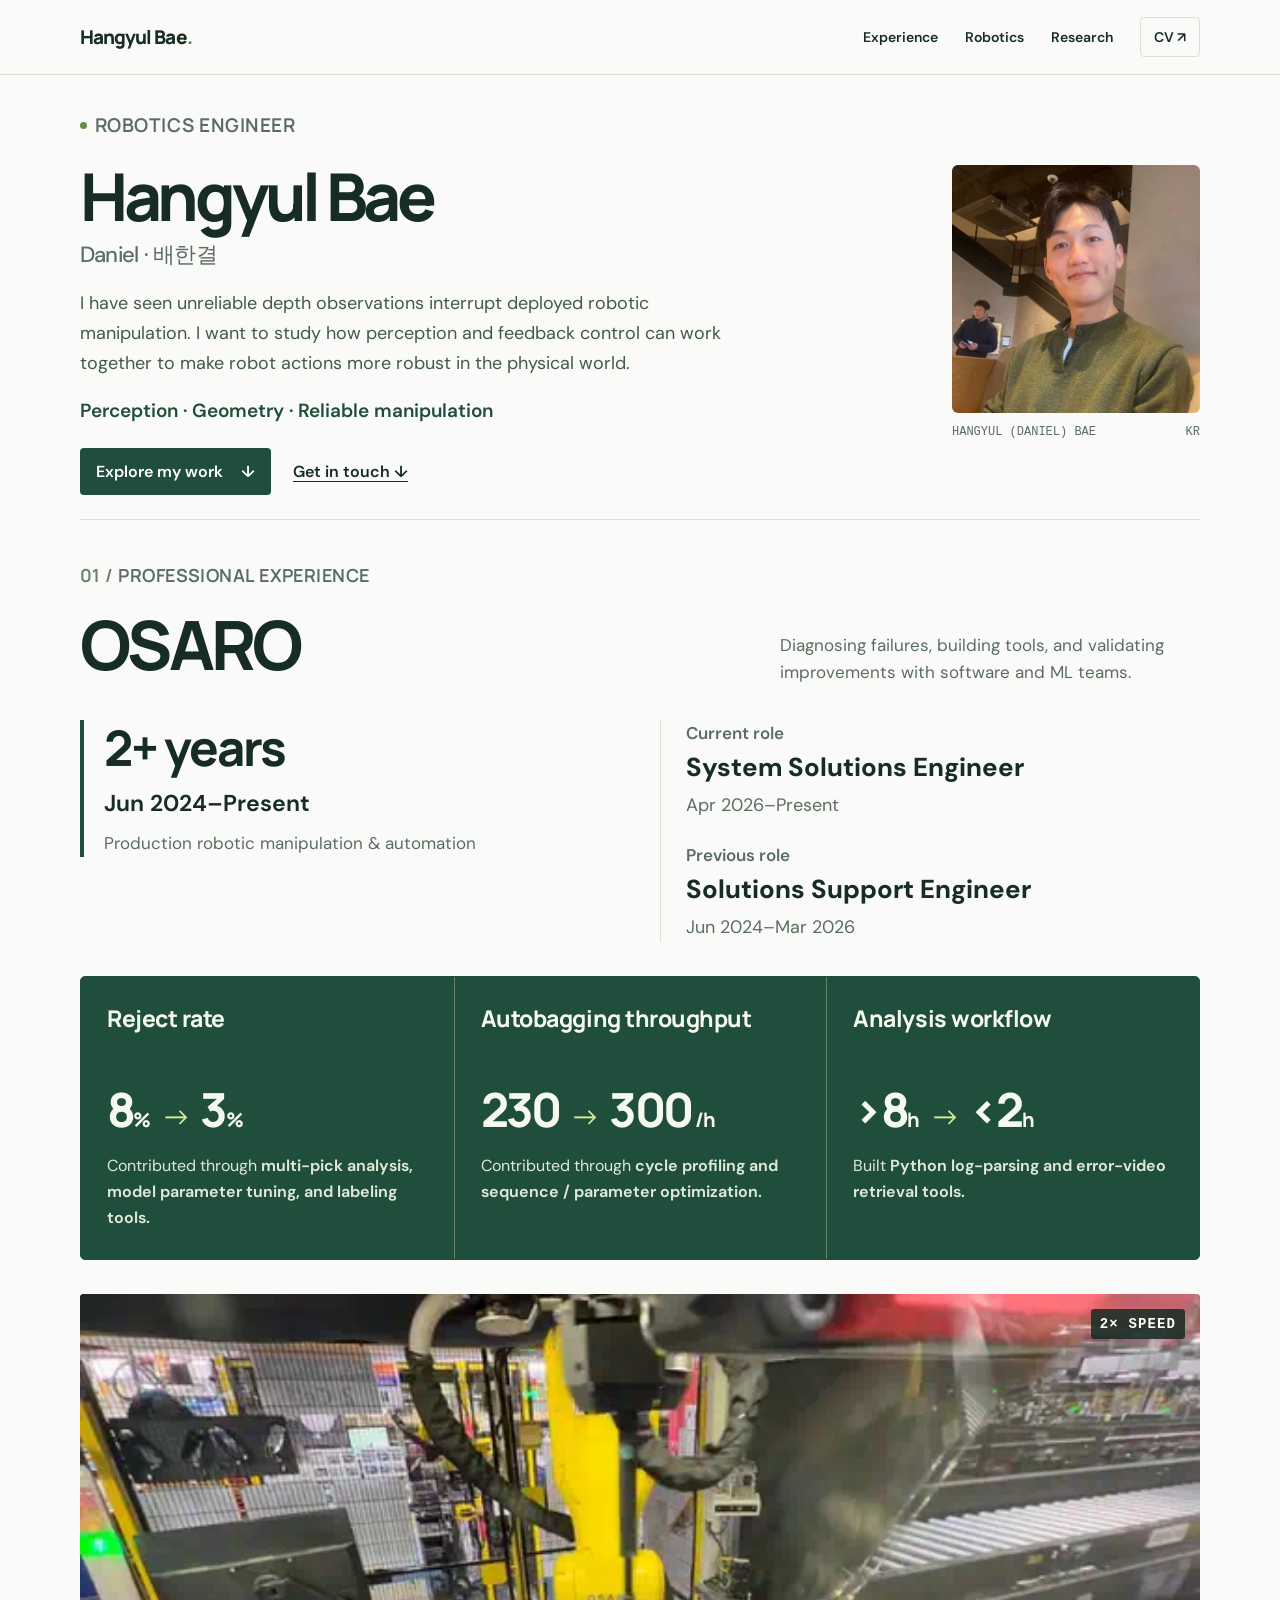
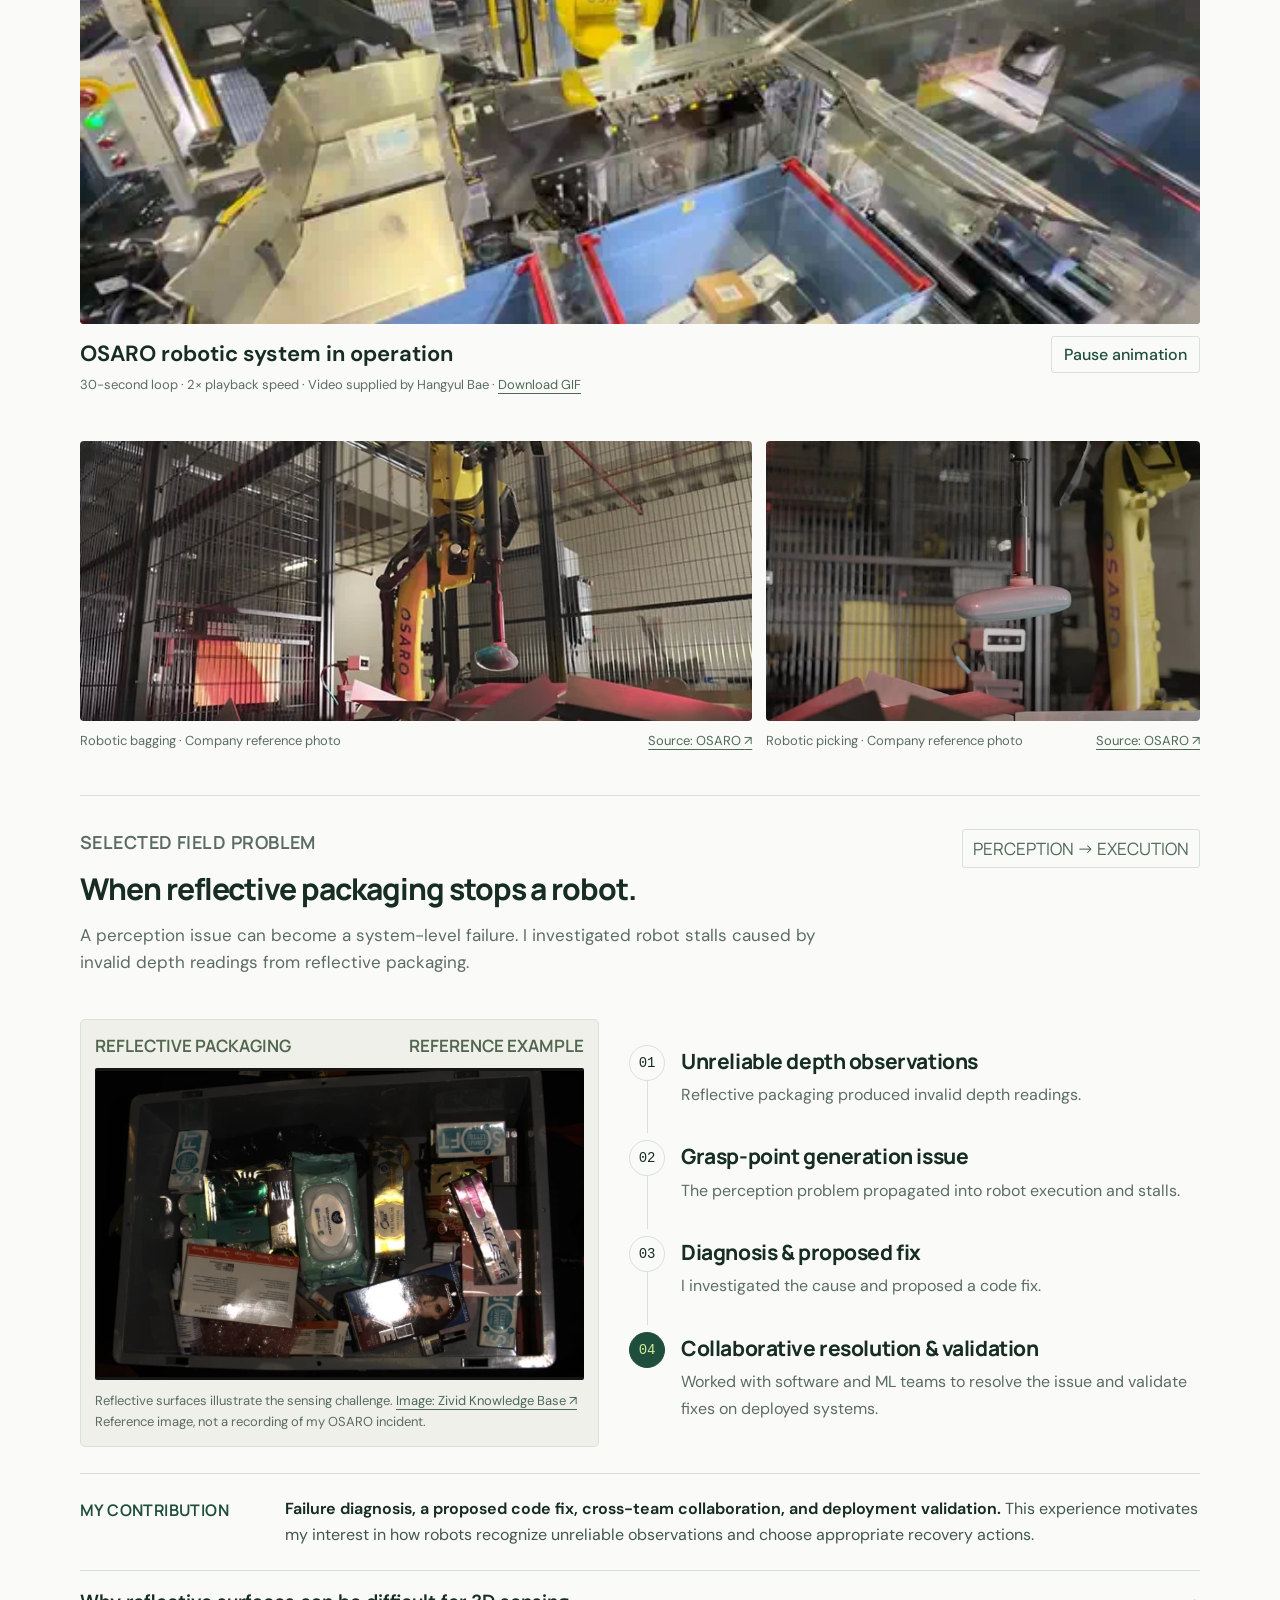
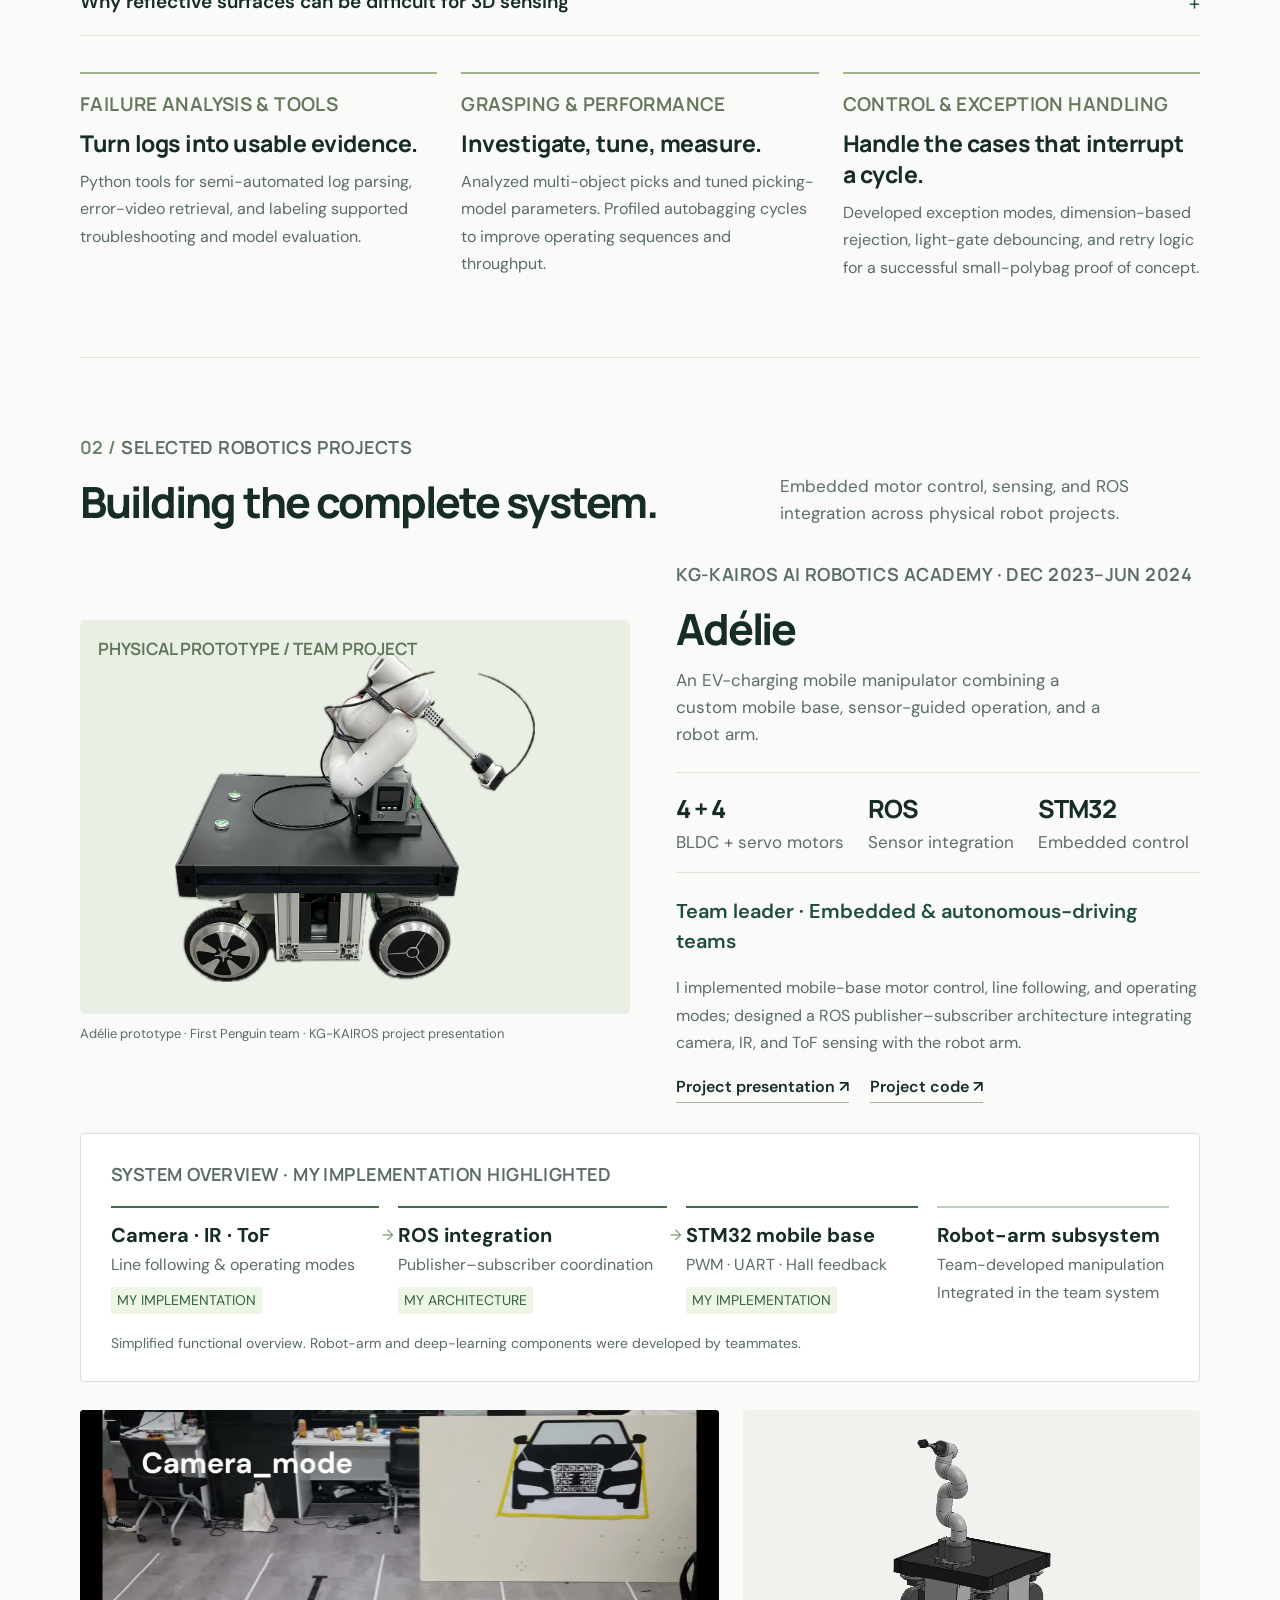
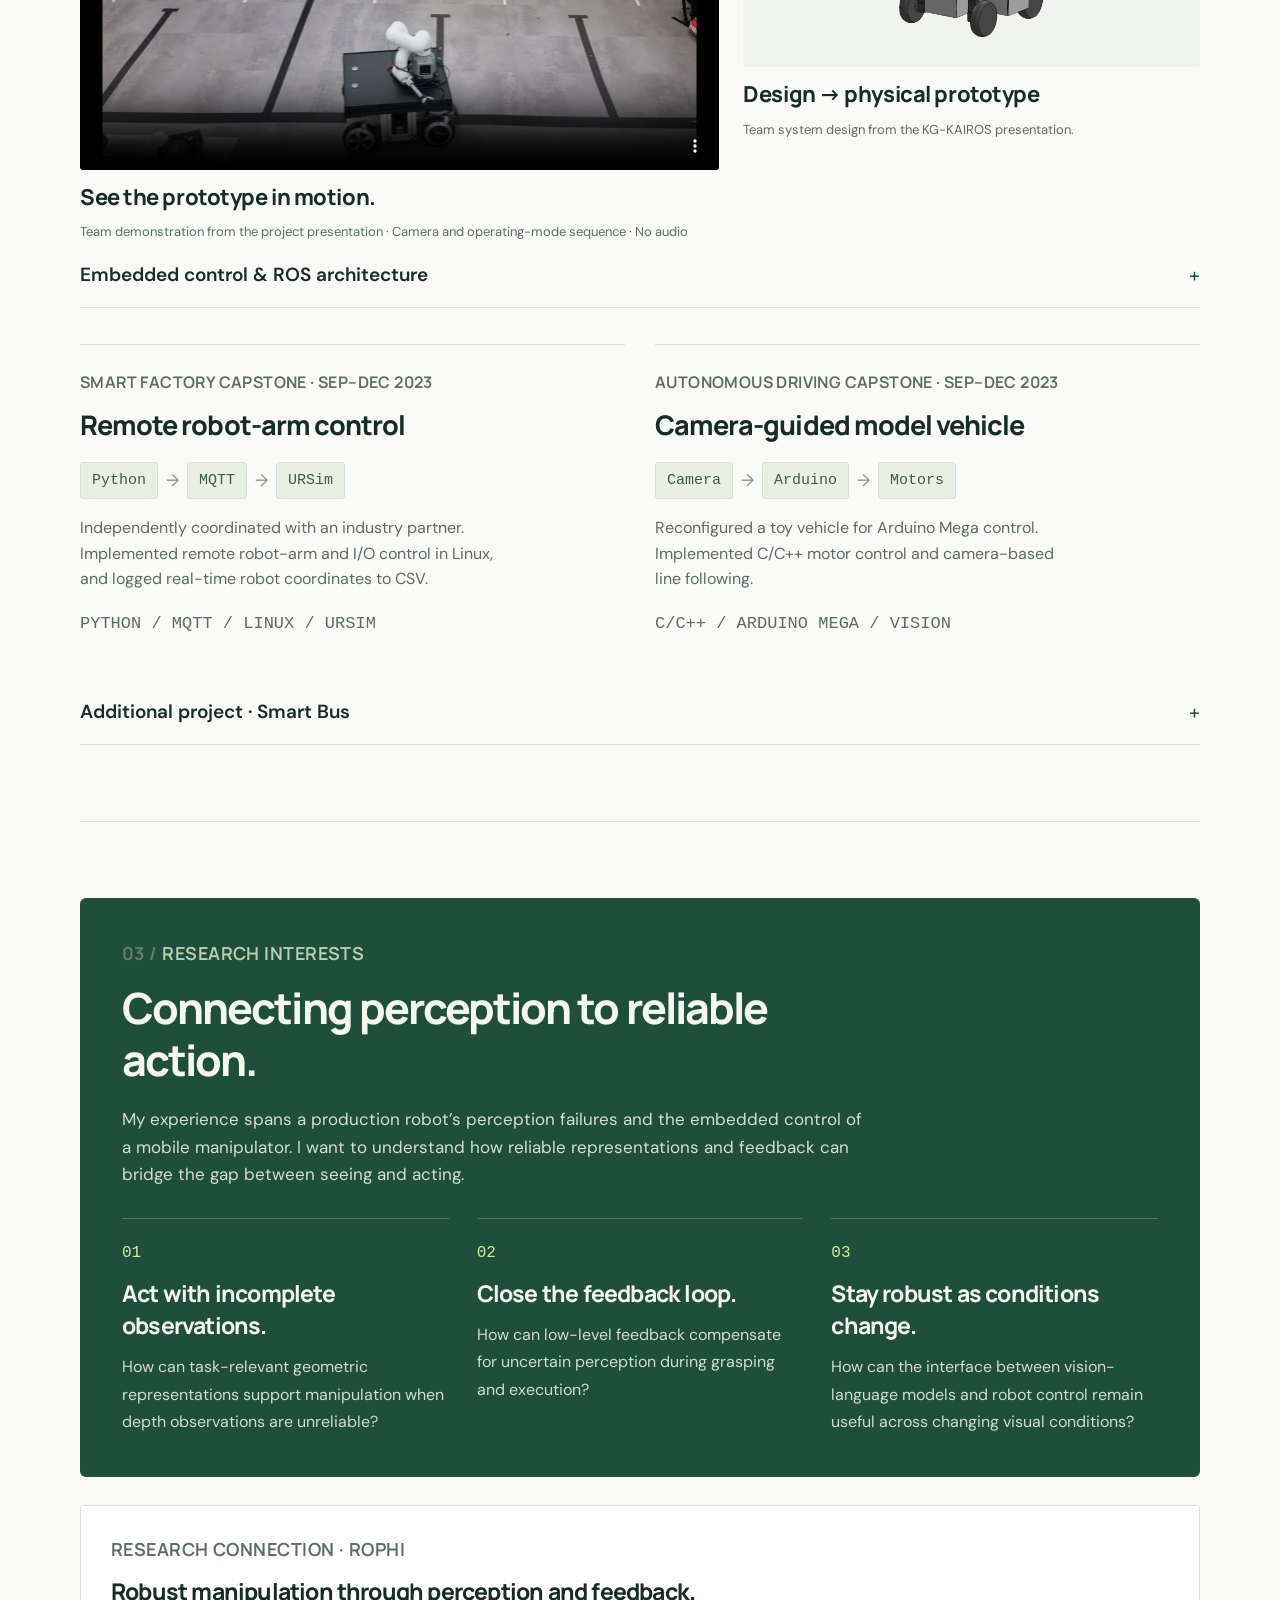
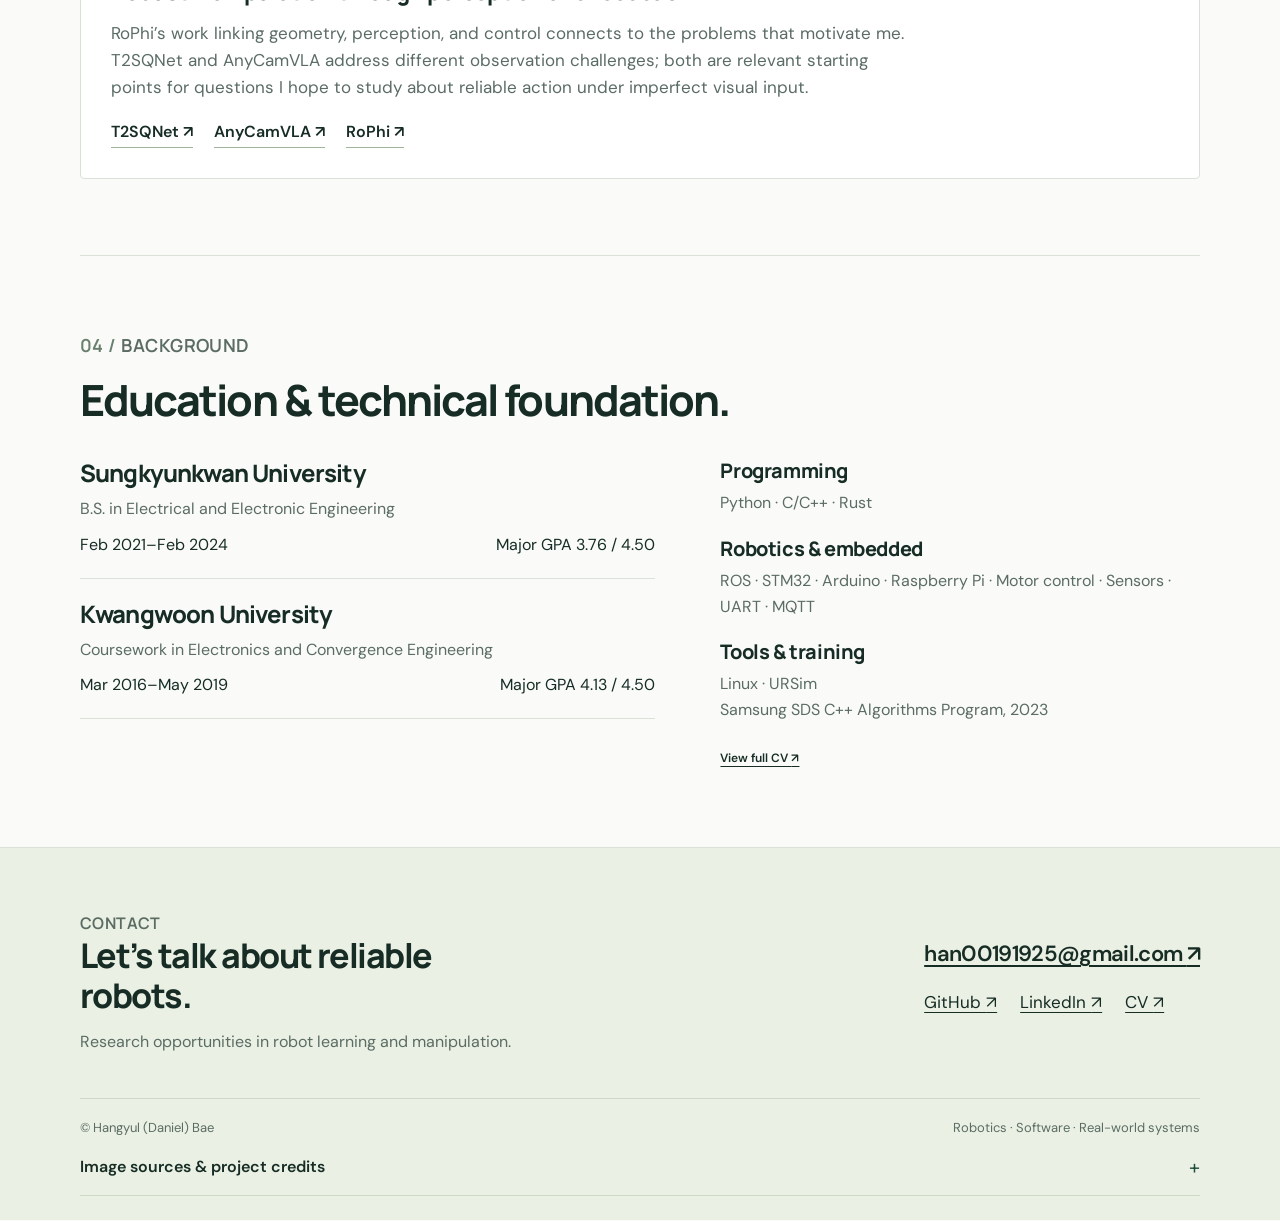
==== commit 37b21f1e: "Group OSARO experience, improve typography, and fix contact navigation" ====
--- a/rophi/index.html
+++ b/rophi/index.html
@@ -8,12 +8,12 @@
 <link rel="icon" href="../assets/favicon.svg" type="image/svg+xml"><link rel="stylesheet" href="../assets/style.css"><script defer src="../assets/main.js"></script></head>
 <body><a class="skip" href="#main">Skip to content</a>
 <header class="site-header"><nav class="wrap nav" aria-label="Main navigation"><a class="brand" href="#top">Hangyul Bae<span>.</span></a><div class="nav-links"><a href="#experience">Experience</a><a href="#projects">Robotics</a><a class="nav-research" href="#research">Research</a><a class="nav-cv" href="https://docs.google.com/document/d/1Lsef22eMFOwnUH5nZ8FyAiufPJwDx0nM/edit" target="_blank" rel="noopener noreferrer">CV <span aria-hidden="true">↗</span></a></div></nav></header>
-<main id="main"><div class="wrap" id="top"><section class="hero" aria-labelledby="name"><div class="hero-main"><p class="kicker"><span class="status-dot" aria-hidden="true"></span>Robotics engineer · Graduate research applicant</p><h1 id="name">Hangyul Bae</h1><p class="name-note">Daniel · 배한결</p><p class="hero-intro">At OSARO, I have seen unreliable depth observations interrupt robotic manipulation. I want to study how perception and feedback control can work together to make robot actions more robust in the physical world.</p><p class="focus-line">Perception · Geometry · Reliable manipulation</p><div class="hero-actions"><a class="button" href="#experience">Explore my work <span aria-hidden="true">↓</span></a><a href="mailto:han00191925@gmail.com">Get in touch <span aria-hidden="true">↗</span></a></div></div><figure class="profile"><img class="profile-photo" src="../assets/portrait.webp" alt="Portrait of Hangyul (Daniel) Bae" width="512" height="512" fetchpriority="high"><figcaption><span>HANGYUL (DANIEL) BAE</span><span>KR</span></figcaption></figure></section>
-<div class="hero-subline"><span><strong>System Solutions Engineer</strong> · OSARO</span><span>Jun 2024–Present <span aria-hidden="true">/</span> 2+ years in production robotics</span></div>
-<section class="metrics" aria-label="Selected engineering contributions at OSARO"><article class="metric"><p class="kicker">01 / Reject rate</p><div class="metric-value" aria-label="Reject rate: eight percent to three percent">8<span class="unit">%</span> <span class="arrow" aria-hidden="true">→</span> 3<span class="unit">%</span></div><p>Contributed through <strong>multi-pick analysis, model parameter tuning, and labeling tools.</strong></p></article><article class="metric"><p class="kicker">02 / Autobagging throughput</p><div class="metric-value" aria-label="Throughput: 230 to 300 units per hour">230 <span class="arrow" aria-hidden="true">→</span> 300<span class="unit"> /h</span></div><p>Contributed through <strong>cycle profiling and sequence / parameter optimization.</strong></p></article><article class="metric"><p class="kicker">03 / Analysis workflow</p><div class="metric-value" aria-label="Analysis time: over eight hours to under two hours">&gt;8<span class="unit">h</span> <span class="arrow" aria-hidden="true">→</span> &lt;2<span class="unit">h</span></div><p>Built <strong>Python log-parsing and error-video retrieval tools.</strong></p></article></section>
+<main id="main"><div class="wrap" id="top"><section class="hero" aria-labelledby="name"><div class="hero-main"><p class="kicker"><span class="status-dot" aria-hidden="true"></span>Robotics engineer</p><h1 id="name">Hangyul Bae</h1><p class="name-note">Daniel · 배한결</p><p class="hero-intro">I have seen unreliable depth observations interrupt deployed robotic manipulation. I want to study how perception and feedback control can work together to make robot actions more robust in the physical world.</p><p class="focus-line">Perception · Geometry · Reliable manipulation</p><div class="hero-actions"><a class="button" href="#experience">Explore my work <span aria-hidden="true">↓</span></a><a href="#contact">Get in touch <span aria-hidden="true">↓</span></a></div></div><figure class="profile"><img class="profile-photo" src="../assets/portrait.webp" alt="Portrait of Hangyul (Daniel) Bae" width="512" height="512" fetchpriority="high"><figcaption><span>HANGYUL (DANIEL) BAE</span><span>KR</span></figcaption></figure></section>
 
-<section class="section" id="experience"><div class="section-head"><div><p class="kicker"><span class="section-num">01 /</span> Professional experience</p><h2>Engineering on deployed robots.</h2></div><p>Diagnosing failures, building tools, and validating improvements with software and ML teams.</p></div>
-<div class="company-top"><div><h3 class="company-name">OSARO</h3><p class="company-meta">Robotic manipulation &amp; automation · Jun 2024–Present</p></div><div class="roles"><p><strong>System Solutions Engineer</strong><span>Apr 2026–Present</span></p><p><strong>Solutions Support Engineer</strong><span>Jun 2024–Mar 2026</span></p></div></div>
+
+<section class="section" id="experience"><div class="section-head"><div><p class="kicker"><span class="section-num">01 /</span> Professional experience</p><h2 class="experience-title">OSARO</h2></div><p>Diagnosing failures, building tools, and validating improvements with software and ML teams.</p></div>
+<div class="company-top"><div class="company-tenure"><strong class="tenure-value">2+ years</strong><p class="company-dates">Jun 2024–Present</p><p class="company-meta">Production robotic manipulation &amp; automation</p></div><div class="roles"><p><span class="role-label">Current role</span><strong>System Solutions Engineer</strong><span class="role-date">Apr 2026–Present</span></p><p><span class="role-label">Previous role</span><strong>Solutions Support Engineer</strong><span class="role-date">Jun 2024–Mar 2026</span></p></div></div>
+<section class="metrics" aria-label="Selected engineering contributions at OSARO"><article class="metric"><h3 class="metric-title">Reject rate</h3><div class="metric-value" aria-label="Reject rate: eight percent to three percent">8<span class="unit">%</span> <span class="arrow" aria-hidden="true">→</span> 3<span class="unit">%</span></div><p>Contributed through <strong>multi-pick analysis, model parameter tuning, and labeling tools.</strong></p></article><article class="metric"><h3 class="metric-title">Autobagging throughput</h3><div class="metric-value" aria-label="Throughput: 230 to 300 units per hour">230 <span class="arrow" aria-hidden="true">→</span> 300<span class="unit"> /h</span></div><p>Contributed through <strong>cycle profiling and sequence / parameter optimization.</strong></p></article><article class="metric"><h3 class="metric-title">Analysis workflow</h3><div class="metric-value" aria-label="Analysis time: over eight hours to under two hours">&gt;8<span class="unit">h</span> <span class="arrow" aria-hidden="true">→</span> &lt;2<span class="unit">h</span></div><p>Built <strong>Python log-parsing and error-video retrieval tools.</strong></p></article></section>
 <figure class="osaro-intro" data-gif-intro><div class="osaro-intro-visual" style="background-image:url('../assets/osaro-intro-poster.webp?v=2');background-size:cover;background-position:center"><picture><source type="image/webp" srcset="../assets/osaro-intro-poster.webp?v=2" data-animated-src="../assets/osaro-intro.webp?v=2"><img src="../assets/osaro-intro-poster.webp?v=2" data-animated-src="../assets/osaro-intro.gif?v=2" alt="OSARO robotic system repeatedly picking and transferring items inside an automated production cell" width="720" height="406" loading="lazy"></picture><span class="intro-speed">2× SPEED</span></div><figcaption class="osaro-intro-meta"><div><p class="intro-heading">OSARO robotic system in operation</p><p class="caption">30-second loop · 2× playback speed · Video supplied by Hangyul Bae · <a href="../assets/osaro-intro.gif?v=2" download>Download GIF</a></p></div><button class="intro-toggle" type="button" aria-pressed="false" hidden>Play animation</button></figcaption></figure>
 <div class="company-photos"><figure><img src="../assets/osaro-zenni-bagging.webp" alt="OSARO robotic bagging system in a production cell at Zenni Optical" width="720" height="404" loading="lazy"><figcaption class="caption"><span>Robotic bagging · Company reference photo</span><a href="https://www.osaro.com/blog/how-do-robotic-bagging-systems-work" target="_blank" rel="noopener noreferrer">Source: OSARO <span aria-hidden="true">↗</span></a></figcaption></figure><figure><img src="../assets/osaro-zenni-picking.webp" alt="Close-up of an OSARO robot using suction to pick an item" width="720" height="407" loading="lazy"><figcaption class="caption"><span>Robotic picking · Company reference photo</span><a href="https://www.osaro.com/blog/what-to-look-for-in-flexible-robotic-picking-systems" target="_blank" rel="noopener noreferrer">Source: OSARO <span aria-hidden="true">↗</span></a></figcaption></figure></div>
 
--- a/assets/style.css
+++ b/assets/style.css
@@ -12,3 +12,132 @@
 @media(prefers-reduced-motion:reduce){html{scroll-behavior:auto}*{animation:none!important;transition:none!important}}
 @media print{.site-header{position:static}.nav-links,.hero-actions,.contact-section details,video{display:none}.wrap{width:100%}.section{padding:25px 0}.hero{padding:20px 0}.metrics{margin-bottom:25px}.research{background:#eee;color:#111}.research p,.research .kicker,.research-questions p{color:#333}body{font-size:11px}a{text-decoration:none}.section,.case,.project-hero{break-inside:avoid}}
 .osaro-intro{margin:8px 0 28px}.osaro-intro-visual{position:relative;background:#e9eee6;border-radius:4px;overflow:hidden}.osaro-intro img{display:block;width:100%;height:auto;aspect-ratio:16/9;object-fit:cover}.intro-speed{position:absolute;top:15px;right:15px;background:rgba(22,44,37,.86);color:#fff;font:600 10px var(--mono);padding:7px 9px;letter-spacing:.08em;border-radius:3px}.osaro-intro-meta{display:flex;justify-content:space-between;align-items:start;gap:18px;margin-top:12px}.intro-heading{font-size:14px;font-weight:650;margin:0}.osaro-intro-meta .caption{margin-top:3px}.intro-toggle{background:transparent;border:1px solid var(--line);padding:7px 12px;border-radius:3px;font:500 11px 'DM Sans',Arial,sans-serif;color:var(--green);cursor:pointer;white-space:nowrap}.intro-toggle:hover{background:var(--soft)}.intro-toggle[hidden]{display:none}@media(max-width:650px){.intro-speed{top:10px;right:10px;font-size:8px;padding:5px 7px}.intro-heading{font-size:12px}.osaro-intro-meta .caption{font-size:9px}.intro-toggle{font-size:10px;padding:6px 8px}.osaro-intro-meta{gap:10px}}
+
+/* Readable hierarchy: headings lead the text; company facts stay together. */
+body{font-size:17px}
+.kicker{font:650 18px/1.5 var(--title);letter-spacing:.025em}
+.nav-links a{font-size:14px}
+.hero-intro{font-size:18px}
+.focus-line{font-size:19px;line-height:1.5}
+.hero-actions{font-size:16px}
+.profile figcaption{font-size:12px;line-height:1.5;flex-wrap:wrap}
+.hero .kicker{font-size:19px}
+.section-head>p{font-size:17px;max-width:420px}
+#experience{padding-top:42px}
+.experience-title{font-size:clamp(48px,6vw,68px);letter-spacing:-.055em}
+.company-top{grid-template-columns:1fr 1fr;align-items:start;margin:30px 0 34px;gap:40px}
+.company-tenure{padding:0 0 0 20px;border-left:4px solid var(--green)}
+.tenure-value{display:block;font:750 clamp(36px,4.2vw,49px)/1.15 var(--title);letter-spacing:-.045em}
+.company-dates{font-size:23px;font-weight:650;margin:9px 0 8px}
+.company-meta{font-size:17px;line-height:1.55}
+.roles{padding-left:25px}
+.roles p{margin-bottom:22px}
+.roles .role-label{font-size:17px;font-weight:600;color:var(--muted);margin-bottom:4px}
+.roles strong{font-size:26px;line-height:1.3;font-weight:750}
+.roles .role-date{font-size:18px;color:var(--muted);margin-top:6px}
+.metrics{margin:0 0 34px;background:var(--green);border-color:var(--green)}
+.metric,.metric:nth-child(1){background:var(--green);color:#f6faee;padding:27px 26px}
+.metric+.metric{border-color:#68836a}
+.metric-title{font-size:23px;line-height:1.3;min-height:60px;margin:0 0 18px;letter-spacing:-.02em;color:#f6faee}
+.metric-value{font-size:clamp(35px,3.8vw,47px)}
+.metric-value .arrow,.metric:first-child .arrow{color:var(--lime)}
+.metric .unit{font-size:20px}
+.metric p,.metric:first-child p{font-size:16px;line-height:1.65;color:#deead7;margin-top:17px;max-width:none}
+.metric p strong{font-weight:650}
+.caption,.company-photos .caption{font-size:13px;line-height:1.65}
+.case-tag{font-size:17px;font-family:var(--title);white-space:normal}
+.case-title{grid-template-columns:1fr auto}
+.case-intro{font-size:17px}
+.reference-label{font:650 17px/1.4 var(--title);letter-spacing:0;gap:12px;flex-wrap:wrap}
+.flow-step{grid-template-columns:38px 1fr;padding:16px 0}
+.flow-n{font-size:14px;width:36px;height:36px}
+.flow-step:not(:last-child):after{left:18px;top:49px}
+.flow-step h4{font-size:21px;line-height:1.35}
+.flow-step p{font-size:16px;line-height:1.65;margin-top:7px}
+.contribution{grid-template-columns:185px 1fr}
+.contribution p,.detail-body{font-size:16px}
+summary{font-size:19px;line-height:1.5}
+.depth-reference h4{font-size:21px}.depth-reference p{font-size:16px}
+.small-label{font:650 19px/1.4 var(--title);letter-spacing:.02em;display:block}
+.work-strip h4{font-size:23px;line-height:1.35}
+.work-strip p{font-size:16px;line-height:1.7}
+.image-corner{font:650 17px/1.4 var(--title);letter-spacing:0;right:16px}
+.project-deck{font-size:17px}
+.project-facts span{font-size:17px;line-height:1.4;display:block;margin-top:5px}
+.project-info .role-label{font-size:20px;line-height:1.5}
+.project-info .role-copy{font-size:16px;line-height:1.7}
+.text-links{font-size:16px}
+.system-row{grid-template-columns:1fr 1fr 1.8fr}
+.system-node strong{font-size:20px;line-height:1.4}
+.system-node span{font-size:16px;line-height:1.5}
+.system-note{font-size:14px;line-height:1.6}
+.owned{font-size:14px!important}
+.project-media h4{font-size:22px;line-height:1.4}
+.other-project h3{font-size:27px}
+.other-project>p{font-size:16px}
+.mini-flow span{font-size:15px}
+.tech-line{font-size:17px!important;line-height:1.6}
+.research-intro{font-size:17px}
+.research-questions .question-n{font-size:16px}
+.research-questions h3{font-size:23px;line-height:1.4}
+.research-questions p{font-size:16px;line-height:1.7}
+.fit>p:not(.kicker){font-size:17px}
+.education-item h3{font-size:24px}
+.education-item p{font-size:16px}
+.education-item .school-meta{font-size:16px;line-height:1.5;flex-wrap:wrap;font-family:inherit}
+.skill-group h4{font-size:20px}
+.skill-group p{font-size:16px}
+.contact-row p{font-size:16px}
+.contact-email{font-size:22px}
+.contact-links{font-size:17px}
+.footer{font-size:13px}
+.credits-summary{font-size:16px}
+.credits-body{font-size:14px}
+.intro-heading{font-size:22px}.osaro-intro-meta .caption{font-size:13px}
+.intro-speed{font-size:14px}.intro-toggle{font-size:16px}
+@media(max-width:900px){
+ .company-top{gap:28px}.roles strong{font-size:23px}
+ .metric{padding:23px 20px}.metric-title{font-size:21px}.metric p{font-size:15px}
+ .case-title{grid-template-columns:1fr}.case-tag{justify-self:start}
+ .work-strip{gap:20px}.work-strip h4{font-size:21px}
+ .system-row{grid-template-columns:1fr 1fr}.system-outputs{grid-column:1/-1}
+ .contribution{grid-template-columns:1fr;gap:12px}
+}
+@media(max-width:650px){
+ body{font-size:16px}.nav-links{gap:13px}.nav-links a{font-size:13px}.nav-cv{padding:6px 8px}
+ .brand{font-size:16px;white-space:nowrap;flex-shrink:0}.nav{gap:10px}.nav-cv{white-space:nowrap}
+ .kicker{font-size:17px;line-height:1.5;letter-spacing:.01em}
+ .hero .kicker{font-size:17px}.hero-intro{font-size:16px}.focus-line{font-size:18px}
+ .hero-actions{font-size:15px;gap:12px}.hero-actions a{white-space:nowrap}.hero-actions .button{gap:10px}.section-head>p{font-size:16px}
+ #experience{padding-top:30px}.experience-title{font-size:52px}
+ .company-top{grid-template-columns:1fr;gap:26px;margin-top:24px}
+ .tenure-value{font-size:44px}.company-dates{font-size:22px}.company-meta{font-size:16px}
+ .roles{display:block;padding-left:20px}.roles p{margin-bottom:22px}
+ .roles strong{font-size:24px}.roles .role-label{font-size:17px}.roles .role-date{font-size:18px}
+ .metrics{margin-bottom:28px}.metric{display:block;padding:25px 22px}
+ .metric-title{font-size:22px;min-height:0;margin-bottom:14px}
+ .metric-value{font-size:43px}.metric .unit{font-size:19px}
+ .metric p,.metric:first-child p{font-size:16px;margin-top:14px}
+ .company-photos{grid-template-columns:1fr;gap:22px}.company-photos img{height:auto;aspect-ratio:16/9}
+ .caption,.company-photos .caption{font-size:13px}
+ .case-title h3{font-size:29px}.case-intro{font-size:16px}.case-tag{font-size:17px}
+ .reference-label{font-size:17px}.flow-step h4{font-size:21px}.flow-step p{font-size:16px}
+ .contribution p,.detail-body{font-size:16px}
+ summary{font-size:19px}.small-label{font-size:19px}.work-strip h4{font-size:23px}.work-strip p{font-size:16px}
+ .project-image{padding-top:64px}.image-corner{font-size:17px}
+ .project-deck{font-size:16px}.project-facts{gap:16px;flex-wrap:wrap}
+ .project-facts span{font-size:17px}.project-info .role-label{font-size:20px}.project-info .role-copy{font-size:16px}
+ .text-links{font-size:16px}.system-row{grid-template-columns:1fr}.system-outputs{grid-template-columns:1fr;gap:20px}
+ .system-node strong{font-size:21px}.system-node span{font-size:16px}.system-note{font-size:14px}
+ .project-media h4{font-size:22px}.other-project h3{font-size:27px}.other-project>p{font-size:16px}
+ .mini-flow{gap:7px}.mini-flow span{font-size:13px;padding:9px}
+ .tech-line{font-size:17px!important}.research-intro{font-size:16px}
+ .research-questions h3{font-size:23px}.research-questions p{font-size:16px}
+ .fit>p:not(.kicker){font-size:16px}.education-item h3{font-size:24px}
+ .contact-row p{font-size:16px}.contact-email{font-size:20px}.contact-links{font-size:17px}
+ .footer{font-size:13px;flex-wrap:wrap}.credits-body{font-size:14px}
+ .intro-heading{font-size:21px}.osaro-intro-meta{flex-wrap:wrap}.osaro-intro-meta .caption{font-size:13px}
+ .intro-speed{font-size:13px}.intro-toggle{font-size:16px}
+}
+@media(max-width:360px){.brand{font-size:15px}.nav-links{gap:10px}.nav-links a{font-size:12px}.nav-cv{padding:6px}}
+
